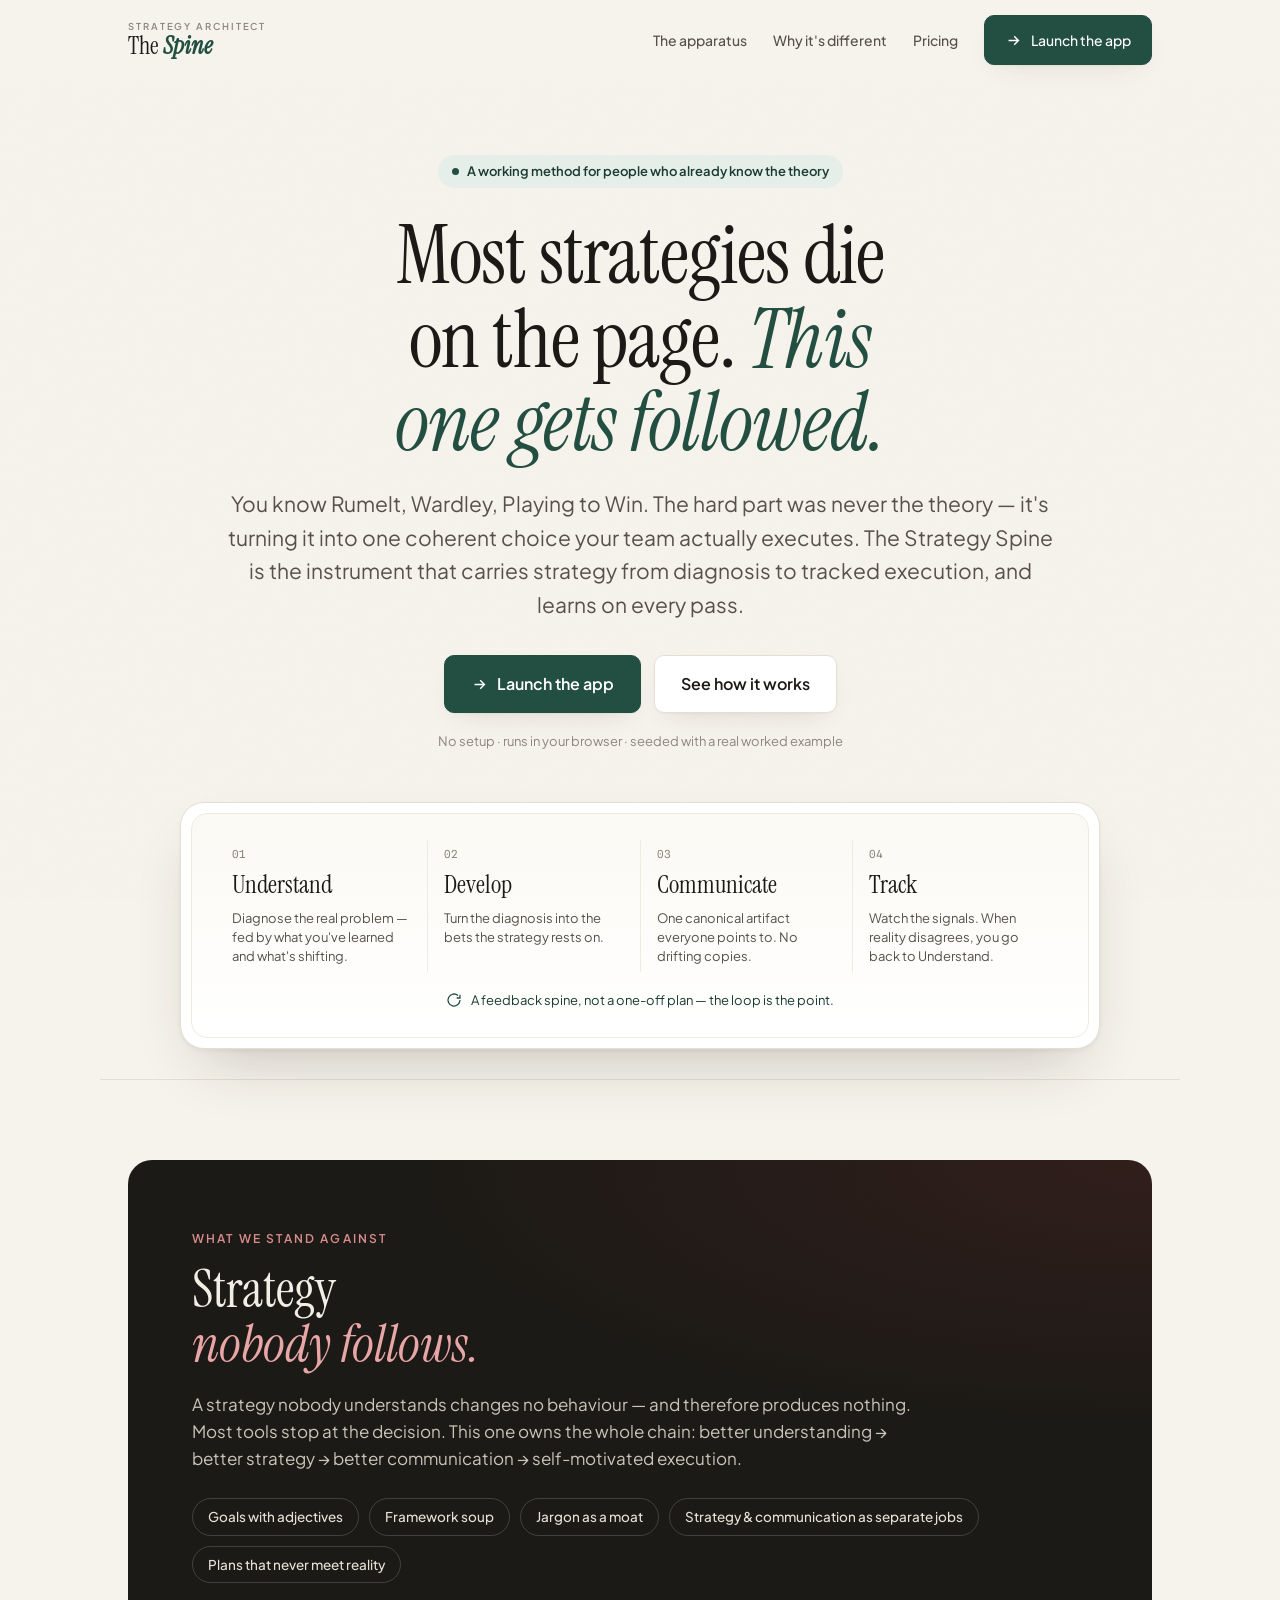
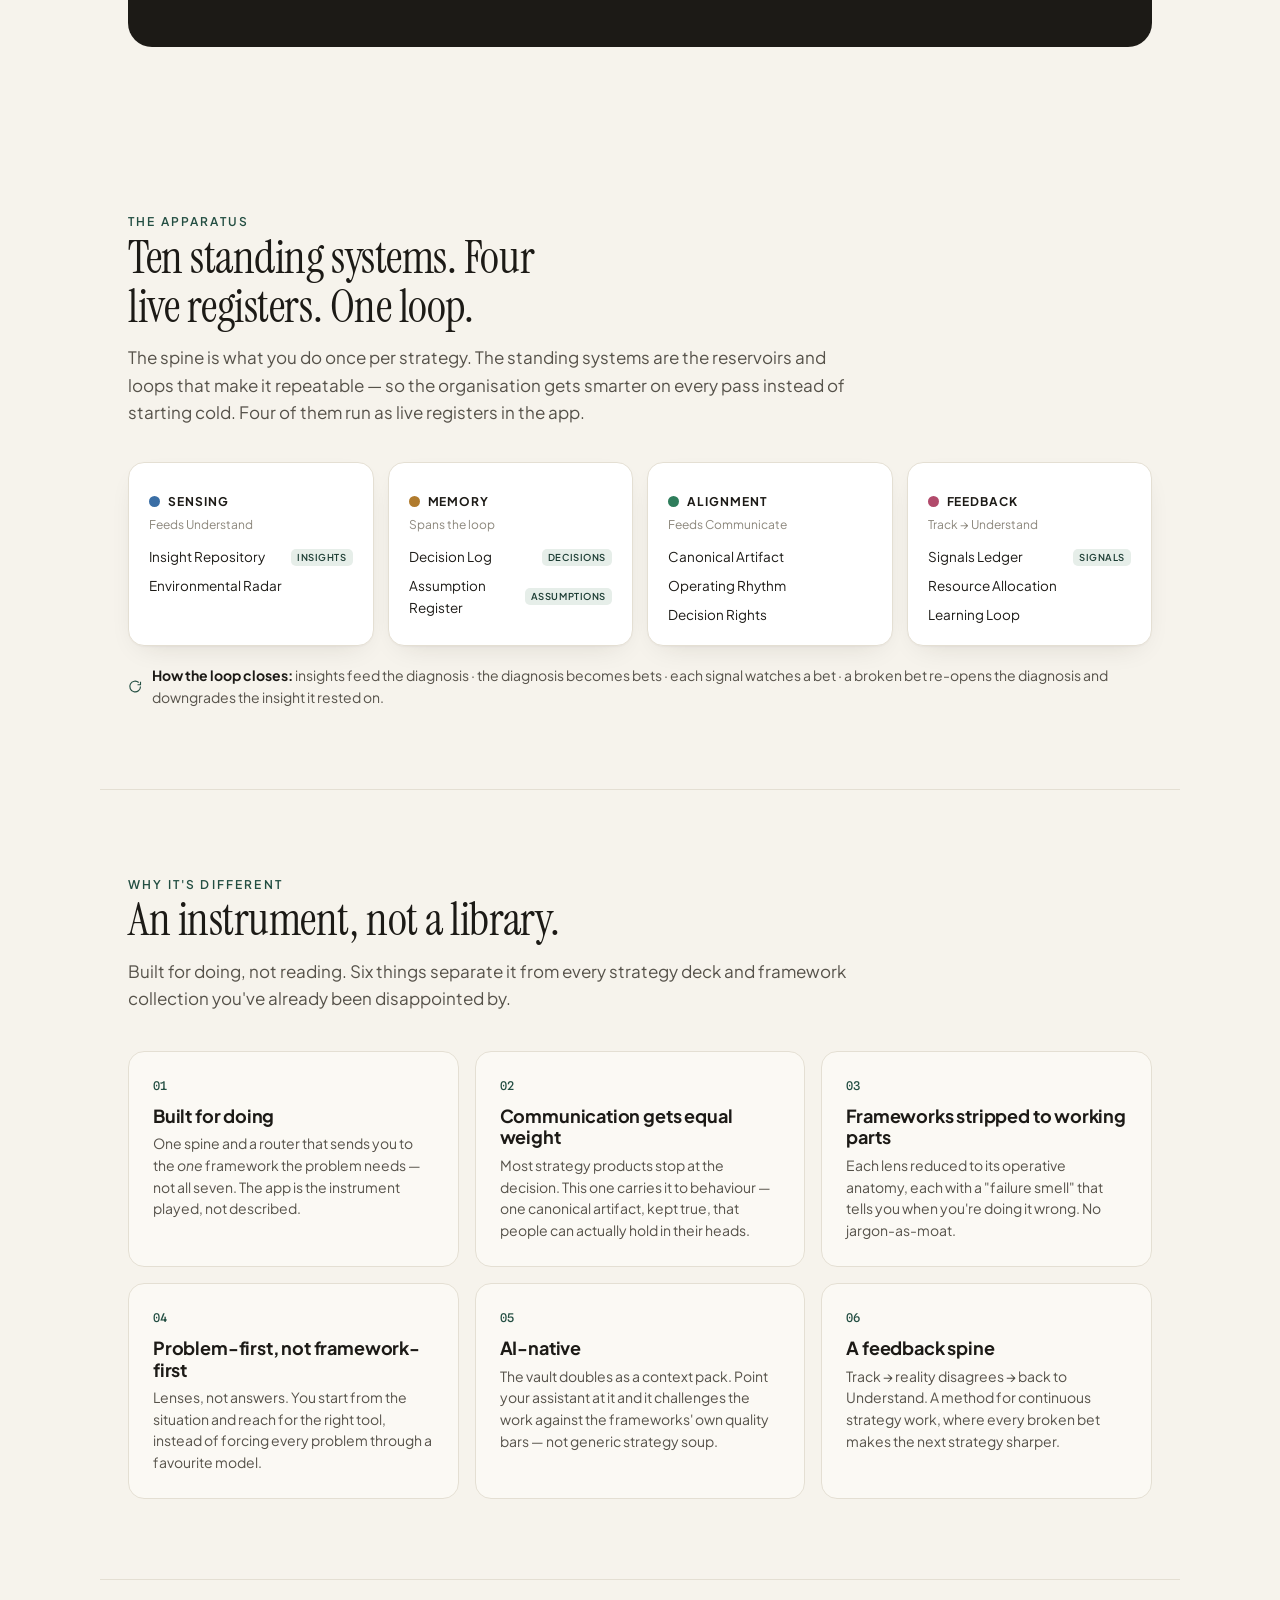
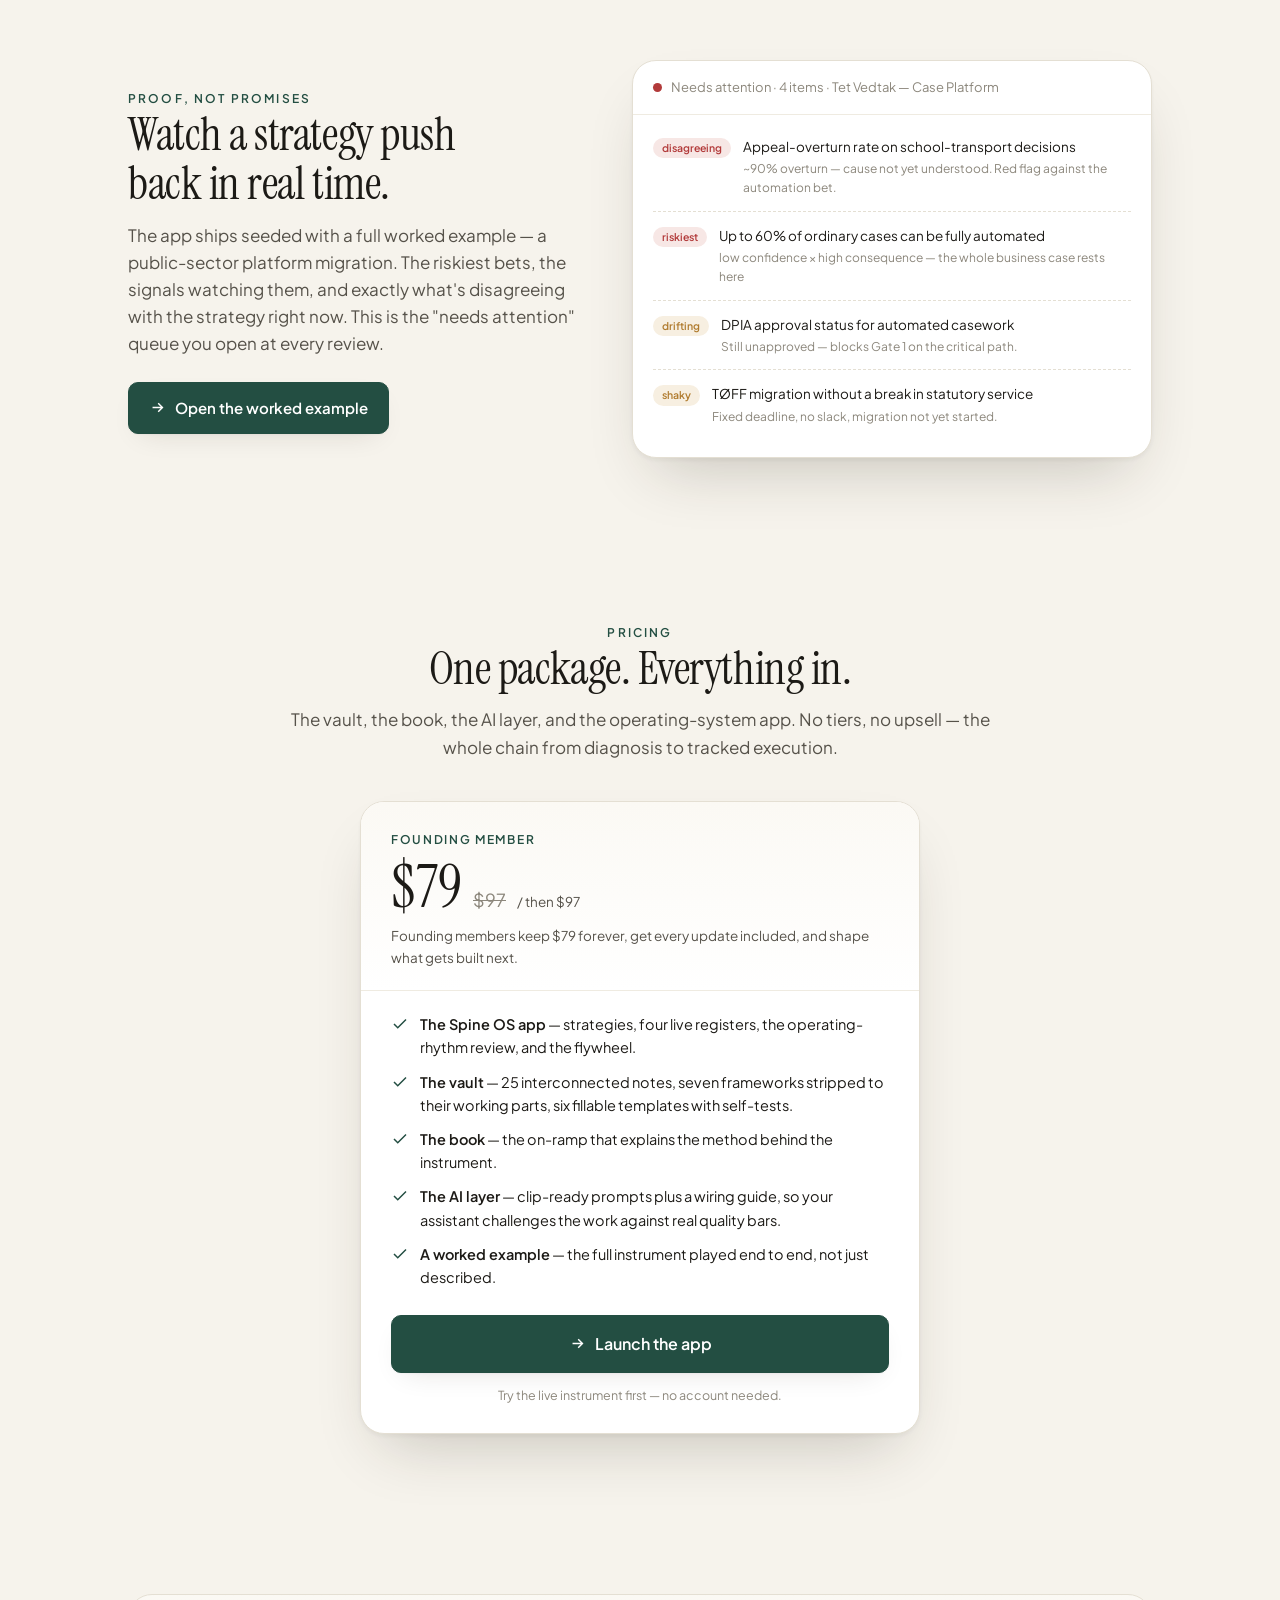
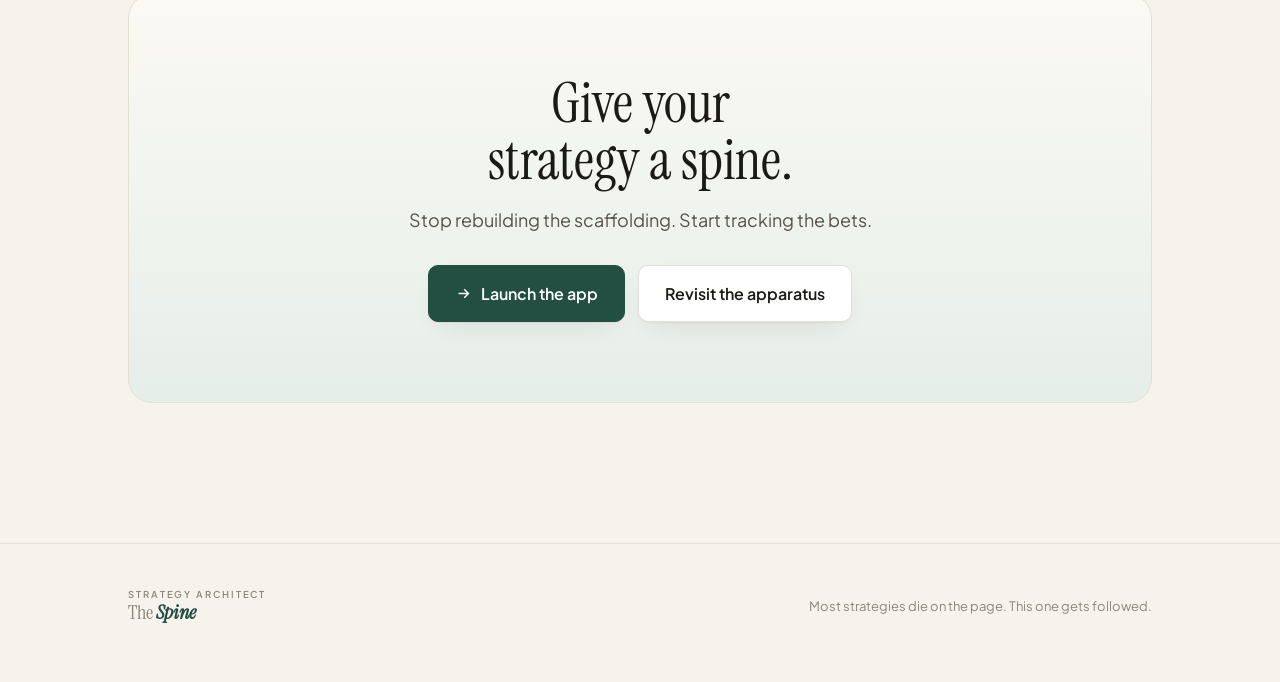
==== index.html @ cec5b77a "New files" ====
<!DOCTYPE html>
<html lang="en">
<head>
<meta charset="UTF-8" />
<meta name="viewport" content="width=device-width, initial-scale=1.0" />
<title>The Strategy Spine — Most strategies die on the page. This one gets followed.</title>
<link rel="preconnect" href="https://fonts.googleapis.com" />
<link rel="preconnect" href="https://fonts.gstatic.com" crossorigin />
<link href="https://fonts.googleapis.com/css2?family=Instrument+Serif:ital@0;1&family=Plus+Jakarta+Sans:wght@400;500;600;700&family=Spline+Sans+Mono:wght@400;500&display=swap" rel="stylesheet" />
<style>
:root{
  --bg:#F6F3EC; --bg-2:#FBF9F4; --panel:#FFFFFF;
  --ink:#1C1A16; --ink-2:#56524A; --ink-3:#8C877C;
  --line:#E4DFD3; --line-2:#EFEBE1;
  --accent:#234E42; --accent-soft:#E6EEE9; --accent-ink:#1A3B32;
  --sense:#3A6EA5; --mem:#B07B2E; --align:#2E7D5B; --feed:#B14A6B;
  --bad:#B23A3A; --warn:#B07B2E; --good:#2E7D5B;
  --r-lg:24px; --r-md:16px; --r-sm:10px;
  --shadow:0 1px 2px rgba(40,34,20,.04), 0 10px 30px -14px rgba(40,34,20,.16);
  --shadow-lg:0 2px 4px rgba(40,34,20,.05), 0 30px 60px -24px rgba(40,34,20,.24);
}
*{box-sizing:border-box;margin:0;padding:0}
html{scroll-behavior:smooth}
body{background:var(--bg);color:var(--ink);font-family:"Plus Jakarta Sans",system-ui,sans-serif;font-size:16px;line-height:1.6;-webkit-font-smoothing:antialiased;position:relative;overflow-x:hidden}
body::before{content:"";position:fixed;inset:0;pointer-events:none;z-index:0;background-image:url("data:image/svg+xml,%3Csvg xmlns='http://www.w3.org/2000/svg' width='160' height='160'%3E%3Cfilter id='n'%3E%3CfeTurbulence type='fractalNoise' baseFrequency='0.9' numOctaves='2'/%3E%3C/filter%3E%3Crect width='100%25' height='100%25' filter='url(%23n)' opacity='0.025'/%3E%3C/svg%3E")}
.serif{font-family:"Instrument Serif",Georgia,serif;font-weight:400}
.mono{font-family:"Spline Sans Mono",ui-monospace,monospace;font-variant-numeric:tabular-nums}
a{color:inherit;text-decoration:none}
:focus-visible{outline:2px solid var(--accent);outline-offset:3px;border-radius:6px}
.wrap{max-width:1080px;margin:0 auto;padding:0 28px;position:relative;z-index:1}
.eyebrow{font-size:12px;letter-spacing:.18em;text-transform:uppercase;color:var(--accent);font-weight:600}

/* buttons */
.btn{display:inline-flex;align-items:center;gap:9px;border:1px solid var(--line);background:var(--panel);color:var(--ink);padding:13px 20px;border-radius:var(--r-sm);font-weight:600;font-size:15px;box-shadow:var(--shadow);transition:transform .14s cubic-bezier(.2,.8,.2,1),border-color .15s,background .15s}
.btn:hover{border-color:var(--ink-3);transform:translateY(-1px)}
.btn:active{transform:translateY(0)}
.btn svg{width:17px;height:17px}
.btn.pri{background:var(--accent);color:#fff;border-color:var(--accent)}
.btn.pri:hover{background:var(--accent-ink);border-color:var(--accent-ink)}
.btn.lg{padding:15px 26px;font-size:16px}

/* nav */
nav{position:sticky;top:0;z-index:20;backdrop-filter:blur(10px);background:color-mix(in srgb,var(--bg) 84%,transparent);border-bottom:1px solid transparent;transition:border-color .3s}
nav.scrolled{border-color:var(--line)}
.nav-in{display:flex;align-items:center;gap:18px;padding:15px 28px;max-width:1080px;margin:0 auto}
.brand{display:flex;flex-direction:column;line-height:1}
.brand .ey{font-size:9.5px;letter-spacing:.2em;text-transform:uppercase;color:var(--ink-3);font-weight:600}
.brand .nm{font-family:"Instrument Serif",serif;font-size:24px;margin-top:2px}
.brand .nm b{color:var(--accent);font-style:italic}
.nav-links{margin-left:auto;display:flex;align-items:center;gap:26px}
.nav-links a{font-size:14px;font-weight:500;color:var(--ink-2)}
.nav-links a:hover{color:var(--ink)}
@media(max-width:720px){.nav-links a.hideable{display:none}}

/* hero */
.hero{padding:74px 0 30px;text-align:center}
.hero .tag{display:inline-flex;align-items:center;gap:8px;font-size:13px;font-weight:600;color:var(--accent-ink);background:var(--accent-soft);padding:6px 14px;border-radius:30px;margin-bottom:26px}
.hero .tag .dot{width:7px;height:7px;border-radius:50%;background:var(--accent)}
.hero h1{font-family:"Instrument Serif",serif;font-weight:400;font-size:clamp(44px,7vw,82px);line-height:1.02;letter-spacing:-.01em;text-wrap:balance;max-width:16ch;margin:0 auto}
.hero h1 em{font-style:italic;color:var(--accent)}
.hero .sub{font-size:clamp(17px,2.2vw,21px);color:var(--ink-2);max-width:56ch;margin:22px auto 0;text-wrap:pretty}
.hero .cta{display:flex;gap:13px;justify-content:center;margin-top:34px;flex-wrap:wrap}
.hero .micro{margin-top:18px;font-size:13px;color:var(--ink-3)}

/* spine ribbon */
.ribbon{margin:50px auto 0;max-width:920px}
.ribbon-card{background:var(--panel);border:1px solid var(--line);border-radius:var(--r-lg);box-shadow:var(--shadow-lg);padding:10px}
.ribbon-inner{border:1px solid var(--line-2);border-radius:calc(var(--r-lg) - 8px);background:linear-gradient(180deg,var(--bg-2),var(--panel));padding:26px 24px}
.flow{display:flex;align-items:stretch;gap:0;flex-wrap:wrap}
.fstep{flex:1;min-width:130px;padding:6px 16px;position:relative;text-align:left}
.fstep + .fstep{border-left:1px solid var(--line-2)}
.fstep .n{font-family:"Spline Sans Mono",monospace;font-size:11px;color:var(--ink-3)}
.fstep .t{font-family:"Instrument Serif",serif;font-size:25px;margin:2px 0 4px}
.fstep .d{font-size:13px;color:var(--ink-2);line-height:1.45}
.loopline{margin-top:18px;display:flex;align-items:center;gap:9px;font-size:13px;color:var(--accent-ink);justify-content:center}
.loopline svg{width:16px;height:16px;color:var(--accent)}

/* sections */
section{padding:80px 0;position:relative;z-index:1}
.sec-head{max-width:62ch}
.sec-head h2{font-family:"Instrument Serif",serif;font-weight:400;font-size:clamp(30px,4.5vw,46px);line-height:1.06;letter-spacing:-.01em;text-wrap:balance}
.sec-head p{color:var(--ink-2);margin-top:14px;font-size:17px;text-wrap:pretty}
.divider{height:1px;background:var(--line);max-width:1080px;margin:0 auto}

/* enemy */
.enemy{background:var(--ink);color:#F1EEE6;border-radius:var(--r-lg);padding:clamp(34px,6vw,64px);position:relative;overflow:hidden}
.enemy::after{content:"";position:absolute;inset:0;background:radial-gradient(120% 90% at 100% 0%,rgba(178,58,58,.14),transparent 60%);pointer-events:none}
.enemy .eyebrow{color:#D98C8C}
.enemy h2{font-family:"Instrument Serif",serif;font-weight:400;font-size:clamp(30px,5vw,52px);line-height:1.05;margin-top:14px;max-width:18ch;text-wrap:balance}
.enemy h2 em{font-style:italic;color:#E9A6A6}
.enemy p{color:#C9C4B8;margin-top:18px;max-width:60ch;font-size:17px}
.enemy .list{display:flex;flex-wrap:wrap;gap:10px;margin-top:26px}
.enemy .list span{font-size:13.5px;font-weight:500;color:#E6E1D6;border:1px solid rgba(241,238,230,.18);border-radius:30px;padding:7px 15px}

/* apparatus grid */
.fam-row{display:grid;grid-template-columns:repeat(4,1fr);gap:14px;margin-top:36px}
.fam{padding:20px;border-radius:var(--r-md);border:1px solid var(--line);background:var(--panel);box-shadow:var(--shadow)}
.fam .dot{width:11px;height:11px;border-radius:50%;display:inline-block}
.fam h4{font-size:12px;letter-spacing:.08em;text-transform:uppercase;font-weight:700;margin:9px 0 4px;display:flex;align-items:center;gap:8px}
.fam .feeds{font-size:12px;color:var(--ink-3);margin-bottom:12px}
.fam ul{list-style:none;display:flex;flex-direction:column;gap:7px}
.fam li{font-size:13.5px;color:var(--ink);display:flex;align-items:center;gap:8px}
.fam li .reg{margin-left:auto;font-size:9.5px;letter-spacing:.06em;text-transform:uppercase;color:var(--accent-ink);background:var(--accent-soft);border-radius:5px;padding:1px 6px;font-weight:600}
.reg-line{margin-top:18px;font-size:14px;color:var(--ink-2);display:flex;align-items:center;gap:10px}
.reg-line b{color:var(--ink)}

/* differentiators */
.diff-grid{display:grid;grid-template-columns:repeat(3,1fr);gap:16px;margin-top:38px}
.diff{padding:24px;border-radius:var(--r-md);border:1px solid var(--line);background:var(--bg-2);transition:transform .16s,box-shadow .18s,border-color .18s}
.diff:hover{transform:translateY(-3px);box-shadow:var(--shadow-lg);border-color:var(--ink-3)}
.diff .ix{font-family:"Spline Sans Mono",monospace;font-size:12px;color:var(--accent);font-weight:500}
.diff h3{font-size:18px;margin:10px 0 7px;line-height:1.2;letter-spacing:-.01em}
.diff p{font-size:14px;color:var(--ink-2);line-height:1.55;text-wrap:pretty}

/* proof */
.proof{display:grid;grid-template-columns:.95fr 1.05fr;gap:34px;align-items:center}
.proof-card{background:var(--panel);border:1px solid var(--line);border-radius:var(--r-lg);box-shadow:var(--shadow-lg);overflow:hidden}
.proof-card .ph{padding:16px 20px;border-bottom:1px solid var(--line-2);display:flex;align-items:center;gap:9px;font-size:13px;color:var(--ink-3)}
.proof-card .ph .d{width:9px;height:9px;border-radius:50%}
.proof-card .pb{padding:8px 20px 18px}
.prow{display:flex;gap:12px;align-items:flex-start;padding:13px 0;border-bottom:1px dashed var(--line)}
.prow:last-child{border-bottom:none}
.prow .badge{font-size:10.5px;font-weight:600;padding:2px 9px;border-radius:20px;white-space:nowrap;margin-top:2px}
.b-bad{color:var(--bad);background:#F7E7E5}.b-warn{color:var(--warn);background:#F7EFE1}.b-good{color:var(--good);background:#E7F1EB}
.prow .pt{font-size:13.5px;color:var(--ink)}
.prow .pm{font-size:12px;color:var(--ink-3);margin-top:2px}

/* pricing */
.price-wrap{display:flex;justify-content:center;margin-top:40px}
.price{width:min(560px,100%);background:var(--panel);border:1px solid var(--line);border-radius:var(--r-lg);box-shadow:var(--shadow-lg);overflow:hidden}
.price .pt{padding:28px 30px 22px;border-bottom:1px solid var(--line-2);background:linear-gradient(180deg,var(--bg-2),var(--panel))}
.price .pt .tier{font-size:12px;letter-spacing:.14em;text-transform:uppercase;color:var(--accent);font-weight:600}
.price .pt .amt{display:flex;align-items:baseline;gap:11px;margin-top:8px}
.price .pt .amt .now{font-family:"Instrument Serif",serif;font-size:60px;line-height:1}
.price .pt .amt .was{font-size:18px;color:var(--ink-3);text-decoration:line-through}
.price .pt .amt .after{font-size:13.5px;color:var(--ink-2)}
.price .pt .note{font-size:13.5px;color:var(--ink-2);margin-top:8px}
.price .pl{padding:22px 30px 8px;display:grid;gap:11px}
.price .pl .row{display:flex;gap:11px;align-items:flex-start;font-size:14.5px}
.price .pl .row svg{width:18px;height:18px;color:var(--accent);flex:none;margin-top:2px}
.price .pl .row b{font-weight:600}
.price .pf{padding:18px 30px 28px}
.price .pf .btn{width:100%;justify-content:center}
.price .pf .micro{text-align:center;font-size:12.5px;color:var(--ink-3);margin-top:12px}

/* final cta */
.final{text-align:center;background:linear-gradient(180deg,var(--bg-2),var(--accent-soft));border-radius:var(--r-lg);padding:clamp(40px,7vw,80px) 28px;border:1px solid var(--line)}
.final h2{font-family:"Instrument Serif",serif;font-weight:400;font-size:clamp(32px,5vw,56px);line-height:1.03;text-wrap:balance;max-width:18ch;margin:0 auto}
.final p{color:var(--ink-2);margin-top:16px;font-size:18px}
.final .cta{margin-top:30px;display:flex;gap:13px;justify-content:center;flex-wrap:wrap}

footer{padding:46px 0 60px;border-top:1px solid var(--line);margin-top:60px}
.foot-in{display:flex;gap:18px;align-items:center;flex-wrap:wrap;color:var(--ink-3);font-size:13px}
.foot-in .brand .nm{font-size:20px}
.foot-in .sp{flex:1}

@media(max-width:860px){.fam-row{grid-template-columns:1fr 1fr}.diff-grid{grid-template-columns:1fr 1fr}.proof{grid-template-columns:1fr;gap:24px}}
@media(max-width:560px){.fam-row{grid-template-columns:1fr}.diff-grid{grid-template-columns:1fr}.fstep + .fstep{border-left:none;border-top:1px solid var(--line-2);margin-top:4px;padding-top:14px}}

/* reveal */
.reveal{opacity:0;transform:translateY(16px);transition:opacity .7s cubic-bezier(.2,.8,.2,1),transform .7s cubic-bezier(.2,.8,.2,1)}
.reveal.in{opacity:1;transform:none}
@media(prefers-reduced-motion:reduce){.reveal{opacity:1;transform:none;transition:none}}
</style>
</head>
<body>
<nav id="nav">
  <div class="nav-in">
    <div class="brand"><span class="ey">Strategy Architect</span><span class="nm serif">The <b>Spine</b></span></div>
    <div class="nav-links">
      <a href="#apparatus" class="hideable">The apparatus</a>
      <a href="#why" class="hideable">Why it's different</a>
      <a href="#pricing">Pricing</a>
      <a class="btn pri" href="login.html"><svg viewBox="0 0 24 24" fill="none" stroke="currentColor" stroke-width="2"><path d="M5 12h14M13 6l6 6-6 6"/></svg>Launch the app</a>
    </div>
  </div>
</nav>

<header class="hero wrap">
  <span class="tag"><span class="dot"></span>A working method for people who already know the theory</span>
  <h1>Most strategies die on the page. <em>This one gets followed.</em></h1>
  <p class="sub">You know Rumelt, Wardley, Playing to Win. The hard part was never the theory — it's turning it into one coherent choice your team actually executes. The Strategy Spine is the instrument that carries strategy from diagnosis to tracked execution, and learns on every pass.</p>
  <div class="cta">
    <a class="btn pri lg" href="login.html"><svg viewBox="0 0 24 24" fill="none" stroke="currentColor" stroke-width="2"><path d="M5 12h14M13 6l6 6-6 6"/></svg>Launch the app</a>
    <a class="btn lg" href="#apparatus">See how it works</a>
  </div>
  <div class="micro">No setup · runs in your browser · seeded with a real worked example</div>

  <div class="ribbon reveal">
    <div class="ribbon-card"><div class="ribbon-inner">
      <div class="flow">
        <div class="fstep"><div class="n">01</div><div class="t serif">Understand</div><div class="d">Diagnose the real problem — fed by what you've learned and what's shifting.</div></div>
        <div class="fstep"><div class="n">02</div><div class="t serif">Develop</div><div class="d">Turn the diagnosis into the bets the strategy rests on.</div></div>
        <div class="fstep"><div class="n">03</div><div class="t serif">Communicate</div><div class="d">One canonical artifact everyone points to. No drifting copies.</div></div>
        <div class="fstep"><div class="n">04</div><div class="t serif">Track</div><div class="d">Watch the signals. When reality disagrees, you go back to Understand.</div></div>
      </div>
      <div class="loopline"><svg viewBox="0 0 24 24" fill="none" stroke="currentColor" stroke-width="1.9"><path d="M21 12a9 9 0 1 1-3-6.7"/><path d="M21 4v5h-5"/></svg> A feedback spine, not a one-off plan — the loop is the point.</div>
    </div></div>
  </div>
</header>

<div class="divider"></div>

<section>
  <div class="wrap reveal">
    <div class="enemy">
      <span class="eyebrow">What we stand against</span>
      <h2>Strategy <em>nobody follows.</em></h2>
      <p>A strategy nobody understands changes no behaviour — and therefore produces nothing. Most tools stop at the decision. This one owns the whole chain: better understanding → better strategy → better communication → self-motivated execution.</p>
      <div class="list">
        <span>Goals with adjectives</span>
        <span>Framework soup</span>
        <span>Jargon as a moat</span>
        <span>Strategy &amp; communication as separate jobs</span>
        <span>Plans that never meet reality</span>
      </div>
    </div>
  </div>
</section>

<section id="apparatus">
  <div class="wrap">
    <div class="sec-head reveal">
      <span class="eyebrow">The apparatus</span>
      <h2>Ten standing systems. Four live registers. One loop.</h2>
      <p>The spine is what you do once per strategy. The standing systems are the reservoirs and loops that make it repeatable — so the organisation gets smarter on every pass instead of starting cold. Four of them run as live registers in the app.</p>
    </div>
    <div class="fam-row reveal">
      <div class="fam">
        <h4><span class="dot" style="background:var(--sense)"></span>Sensing</h4>
        <div class="feeds">Feeds Understand</div>
        <ul>
          <li>Insight Repository<span class="reg">Insights</span></li>
          <li>Environmental Radar</li>
        </ul>
      </div>
      <div class="fam">
        <h4><span class="dot" style="background:var(--mem)"></span>Memory</h4>
        <div class="feeds">Spans the loop</div>
        <ul>
          <li>Decision Log<span class="reg">Decisions</span></li>
          <li>Assumption Register<span class="reg">Assumptions</span></li>
        </ul>
      </div>
      <div class="fam">
        <h4><span class="dot" style="background:var(--align)"></span>Alignment</h4>
        <div class="feeds">Feeds Communicate</div>
        <ul>
          <li>Canonical Artifact</li>
          <li>Operating Rhythm</li>
          <li>Decision Rights</li>
        </ul>
      </div>
      <div class="fam">
        <h4><span class="dot" style="background:var(--feed)"></span>Feedback</h4>
        <div class="feeds">Track → Understand</div>
        <ul>
          <li>Signals Ledger<span class="reg">Signals</span></li>
          <li>Resource Allocation</li>
          <li>Learning Loop</li>
        </ul>
      </div>
    </div>
    <div class="reg-line reveal"><svg width="17" height="17" viewBox="0 0 24 24" fill="none" stroke="var(--accent)" stroke-width="1.9"><path d="M21 12a9 9 0 1 1-3-6.7"/><path d="M21 4v5h-5"/></svg> <span><b>How the loop closes:</b> insights feed the diagnosis · the diagnosis becomes bets · each signal watches a bet · a broken bet re-opens the diagnosis and downgrades the insight it rested on.</span></div>
  </div>
</section>

<div class="divider"></div>

<section id="why">
  <div class="wrap">
    <div class="sec-head reveal">
      <span class="eyebrow">Why it's different</span>
      <h2>An instrument, not a library.</h2>
      <p>Built for doing, not reading. Six things separate it from every strategy deck and framework collection you've already been disappointed by.</p>
    </div>
    <div class="diff-grid reveal">
      <div class="diff"><div class="ix">01</div><h3>Built for doing</h3><p>One spine and a router that sends you to the <em>one</em> framework the problem needs — not all seven. The app is the instrument played, not described.</p></div>
      <div class="diff"><div class="ix">02</div><h3>Communication gets equal weight</h3><p>Most strategy products stop at the decision. This one carries it to behaviour — one canonical artifact, kept true, that people can actually hold in their heads.</p></div>
      <div class="diff"><div class="ix">03</div><h3>Frameworks stripped to working parts</h3><p>Each lens reduced to its operative anatomy, each with a "failure smell" that tells you when you're doing it wrong. No jargon-as-moat.</p></div>
      <div class="diff"><div class="ix">04</div><h3>Problem-first, not framework-first</h3><p>Lenses, not answers. You start from the situation and reach for the right tool, instead of forcing every problem through a favourite model.</p></div>
      <div class="diff"><div class="ix">05</div><h3>AI-native</h3><p>The vault doubles as a context pack. Point your assistant at it and it challenges the work against the frameworks' own quality bars — not generic strategy soup.</p></div>
      <div class="diff"><div class="ix">06</div><h3>A feedback spine</h3><p>Track → reality disagrees → back to Understand. A method for continuous strategy work, where every broken bet makes the next strategy sharper.</p></div>
    </div>
  </div>
</section>

<div class="divider"></div>

<section>
  <div class="wrap">
    <div class="proof">
      <div class="sec-head reveal">
        <span class="eyebrow">Proof, not promises</span>
        <h2>Watch a strategy push back in real time.</h2>
        <p>The app ships seeded with a full worked example — a public-sector platform migration. The riskiest bets, the signals watching them, and exactly what's disagreeing with the strategy right now. This is the "needs attention" queue you open at every review.</p>
        <div style="margin-top:24px"><a class="btn pri" href="login.html"><svg viewBox="0 0 24 24" fill="none" stroke="currentColor" stroke-width="2"><path d="M5 12h14M13 6l6 6-6 6"/></svg>Open the worked example</a></div>
      </div>
      <div class="proof-card reveal">
        <div class="ph"><span class="d" style="background:var(--bad)"></span>Needs attention · 4 items · Tet Vedtak — Case Platform</div>
        <div class="pb">
          <div class="prow"><span class="badge b-bad">disagreeing</span><div><div class="pt">Appeal-overturn rate on school-transport decisions</div><div class="pm">~90% overturn — cause not yet understood. Red flag against the automation bet.</div></div></div>
          <div class="prow"><span class="badge b-bad">riskiest</span><div><div class="pt">Up to 60% of ordinary cases can be fully automated</div><div class="pm">low confidence × high consequence — the whole business case rests here</div></div></div>
          <div class="prow"><span class="badge b-warn">drifting</span><div><div class="pt">DPIA approval status for automated casework</div><div class="pm">Still unapproved — blocks Gate 1 on the critical path.</div></div></div>
          <div class="prow"><span class="badge b-warn">shaky</span><div><div class="pt">TØFF migration without a break in statutory service</div><div class="pm">Fixed deadline, no slack, migration not yet started.</div></div></div>
        </div>
      </div>
    </div>
  </div>
</section>

<section id="pricing">
  <div class="wrap">
    <div class="sec-head reveal" style="margin:0 auto;text-align:center">
      <span class="eyebrow">Pricing</span>
      <h2>One package. Everything in.</h2>
      <p style="margin-left:auto;margin-right:auto">The vault, the book, the AI layer, and the operating-system app. No tiers, no upsell — the whole chain from diagnosis to tracked execution.</p>
    </div>
    <div class="price-wrap reveal">
      <div class="price">
        <div class="pt">
          <div class="tier">Founding member</div>
          <div class="amt"><span class="now serif">$79</span><span class="was">$97</span><span class="after">/ then $97</span></div>
          <div class="note">Founding members keep $79 forever, get every update included, and shape what gets built next.</div>
        </div>
        <div class="pl">
          <div class="row"><svg viewBox="0 0 24 24" fill="none" stroke="currentColor" stroke-width="2"><path d="M20 6 9 17l-5-5"/></svg><div><b>The Spine OS app</b> — strategies, four live registers, the operating-rhythm review, and the flywheel.</div></div>
          <div class="row"><svg viewBox="0 0 24 24" fill="none" stroke="currentColor" stroke-width="2"><path d="M20 6 9 17l-5-5"/></svg><div><b>The vault</b> — 25 interconnected notes, seven frameworks stripped to their working parts, six fillable templates with self-tests.</div></div>
          <div class="row"><svg viewBox="0 0 24 24" fill="none" stroke="currentColor" stroke-width="2"><path d="M20 6 9 17l-5-5"/></svg><div><b>The book</b> — the on-ramp that explains the method behind the instrument.</div></div>
          <div class="row"><svg viewBox="0 0 24 24" fill="none" stroke="currentColor" stroke-width="2"><path d="M20 6 9 17l-5-5"/></svg><div><b>The AI layer</b> — clip-ready prompts plus a wiring guide, so your assistant challenges the work against real quality bars.</div></div>
          <div class="row"><svg viewBox="0 0 24 24" fill="none" stroke="currentColor" stroke-width="2"><path d="M20 6 9 17l-5-5"/></svg><div><b>A worked example</b> — the full instrument played end to end, not just described.</div></div>
        </div>
        <div class="pf">
          <a class="btn pri lg" href="login.html"><svg viewBox="0 0 24 24" fill="none" stroke="currentColor" stroke-width="2"><path d="M5 12h14M13 6l6 6-6 6"/></svg>Launch the app</a>
          <div class="micro">Try the live instrument first — no account needed.</div>
        </div>
      </div>
    </div>
  </div>
</section>

<section>
  <div class="wrap reveal">
    <div class="final">
      <h2>Give your strategy a spine.</h2>
      <p>Stop rebuilding the scaffolding. Start tracking the bets.</p>
      <div class="cta">
        <a class="btn pri lg" href="login.html"><svg viewBox="0 0 24 24" fill="none" stroke="currentColor" stroke-width="2"><path d="M5 12h14M13 6l6 6-6 6"/></svg>Launch the app</a>
        <a class="btn lg" href="#apparatus">Revisit the apparatus</a>
      </div>
    </div>
  </div>
</section>

<footer>
  <div class="wrap foot-in">
    <div class="brand"><span class="ey">Strategy Architect</span><span class="nm serif">The <b>Spine</b></span></div>
    <span class="sp"></span>
    <span>Most strategies die on the page. This one gets followed.</span>
  </div>
</footer>

<script>
const nav=document.getElementById("nav");
addEventListener("scroll",()=>nav.classList.toggle("scrolled",scrollY>8),{passive:true});
const io=new IntersectionObserver((es)=>es.forEach(e=>{ if(e.isIntersecting){ e.target.classList.add("in"); io.unobserve(e.target);} }),{threshold:.12});
document.querySelectorAll(".reveal").forEach(n=>io.observe(n));
</script>
</body>
</html>
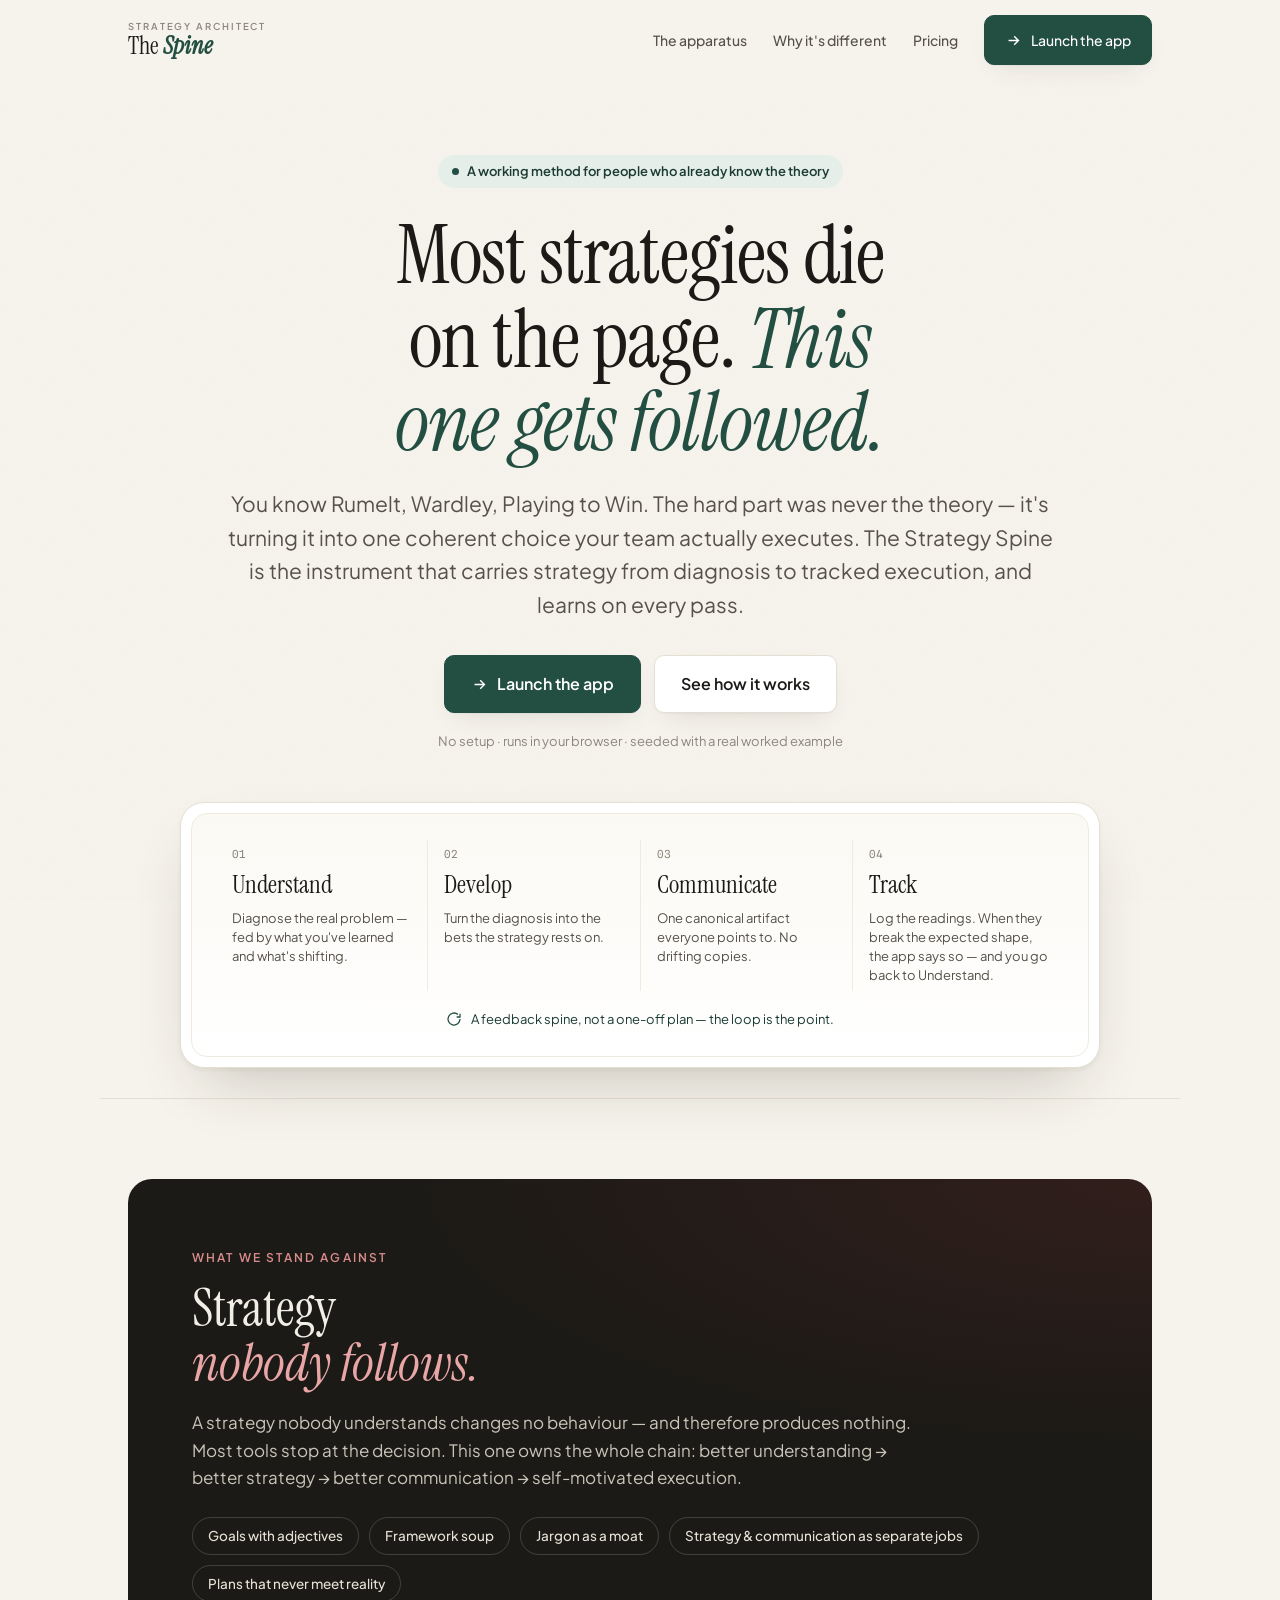
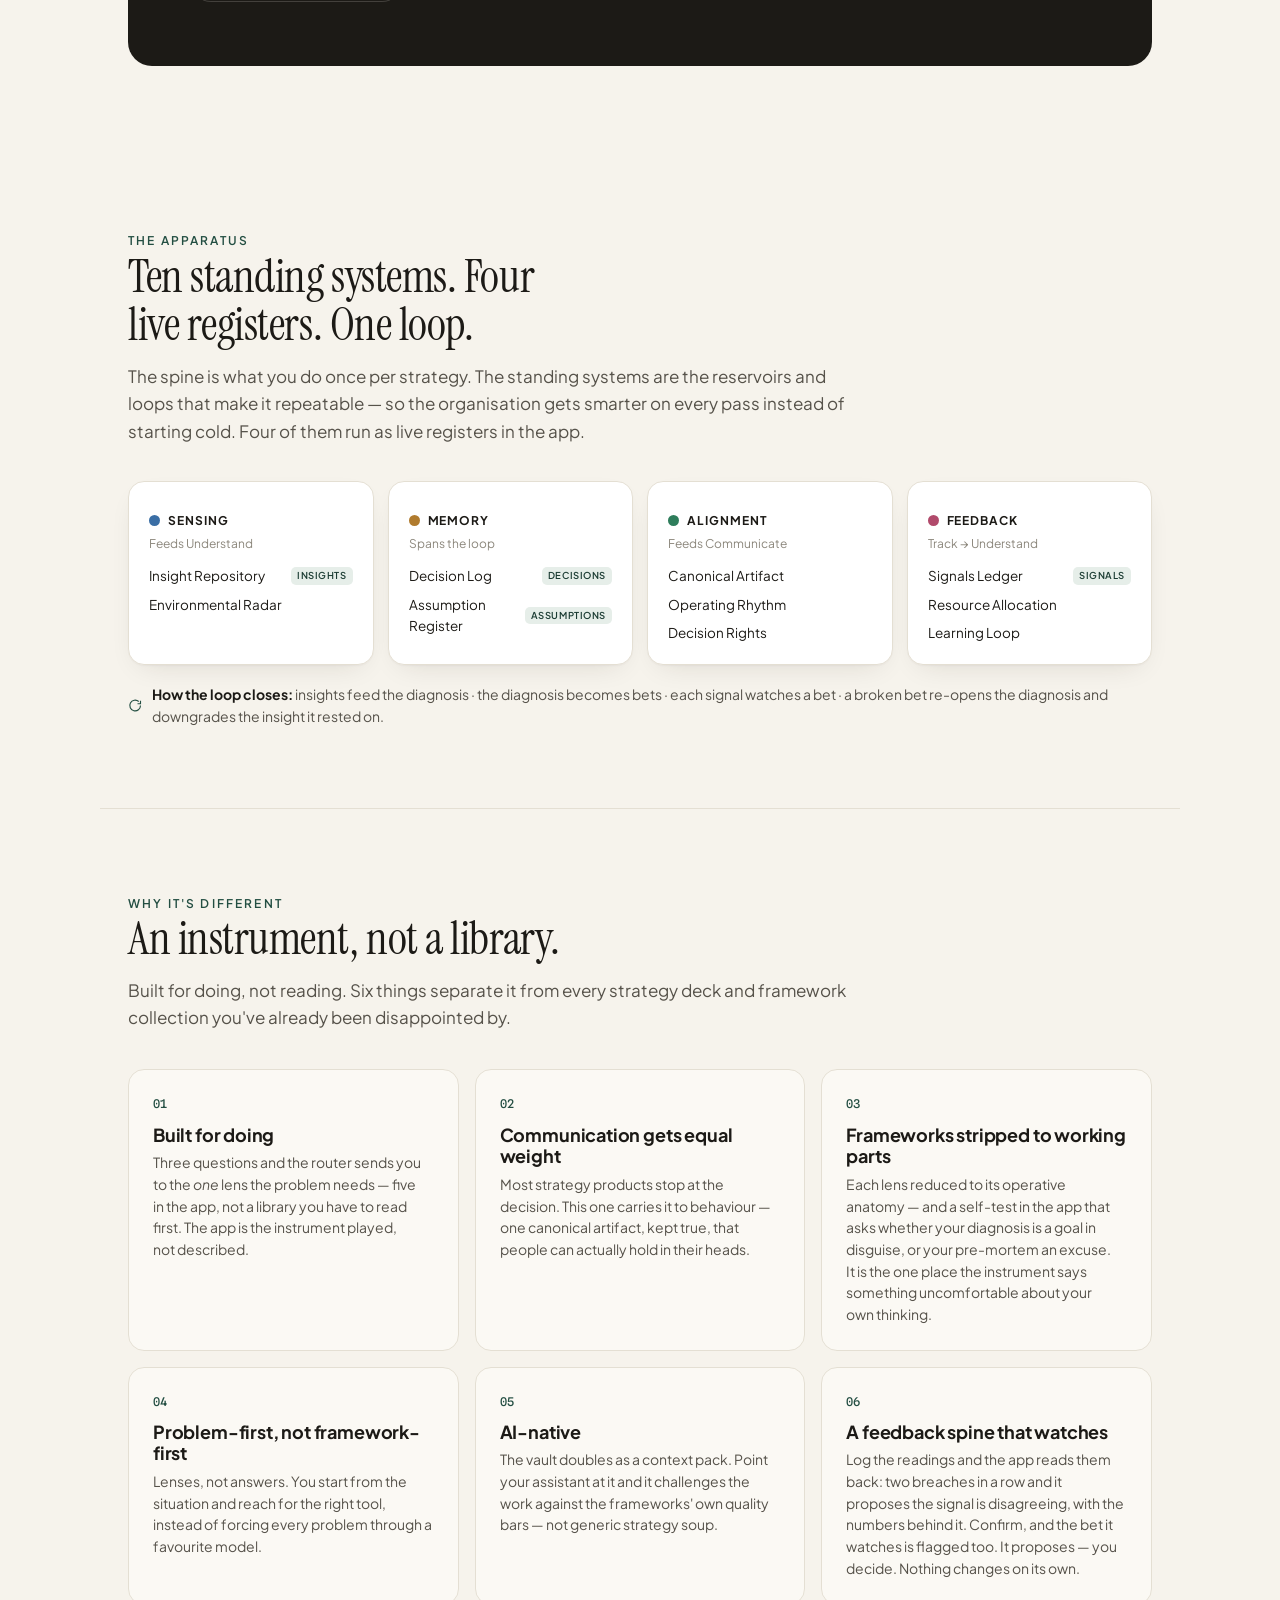
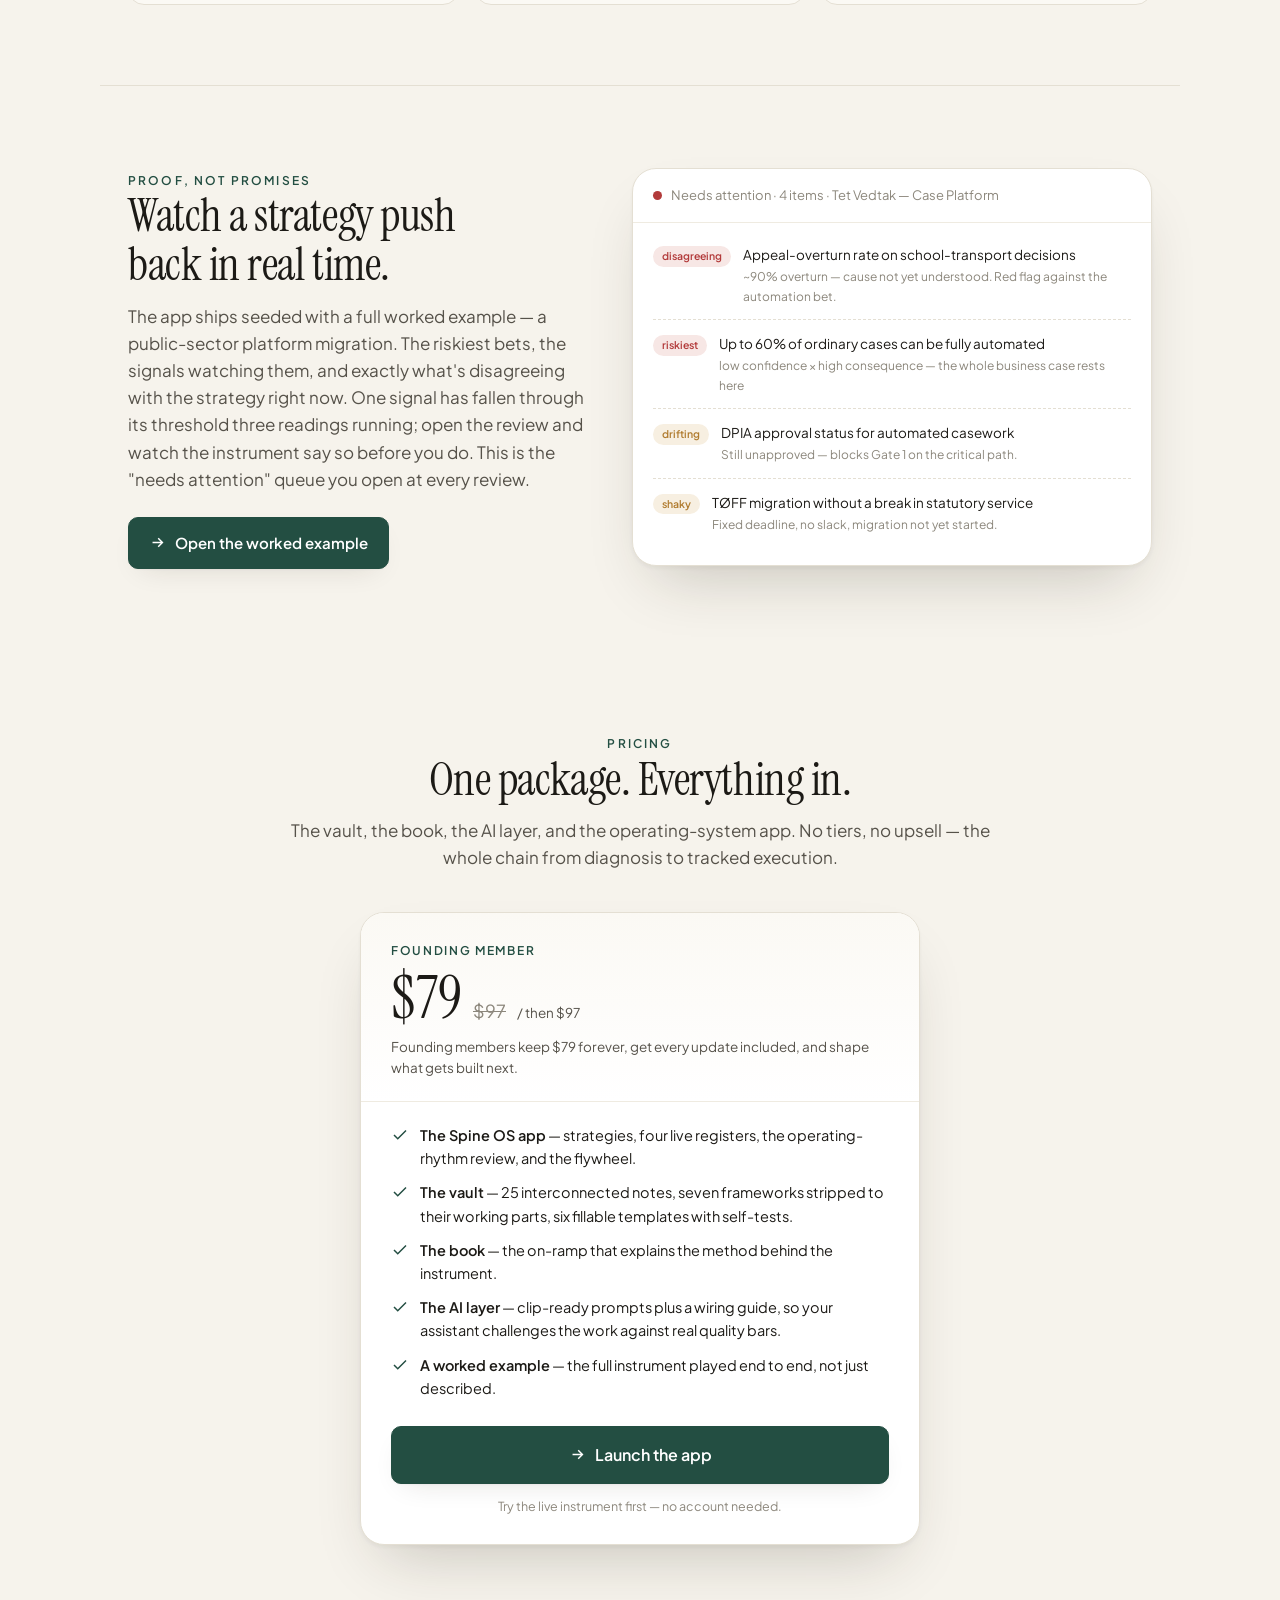
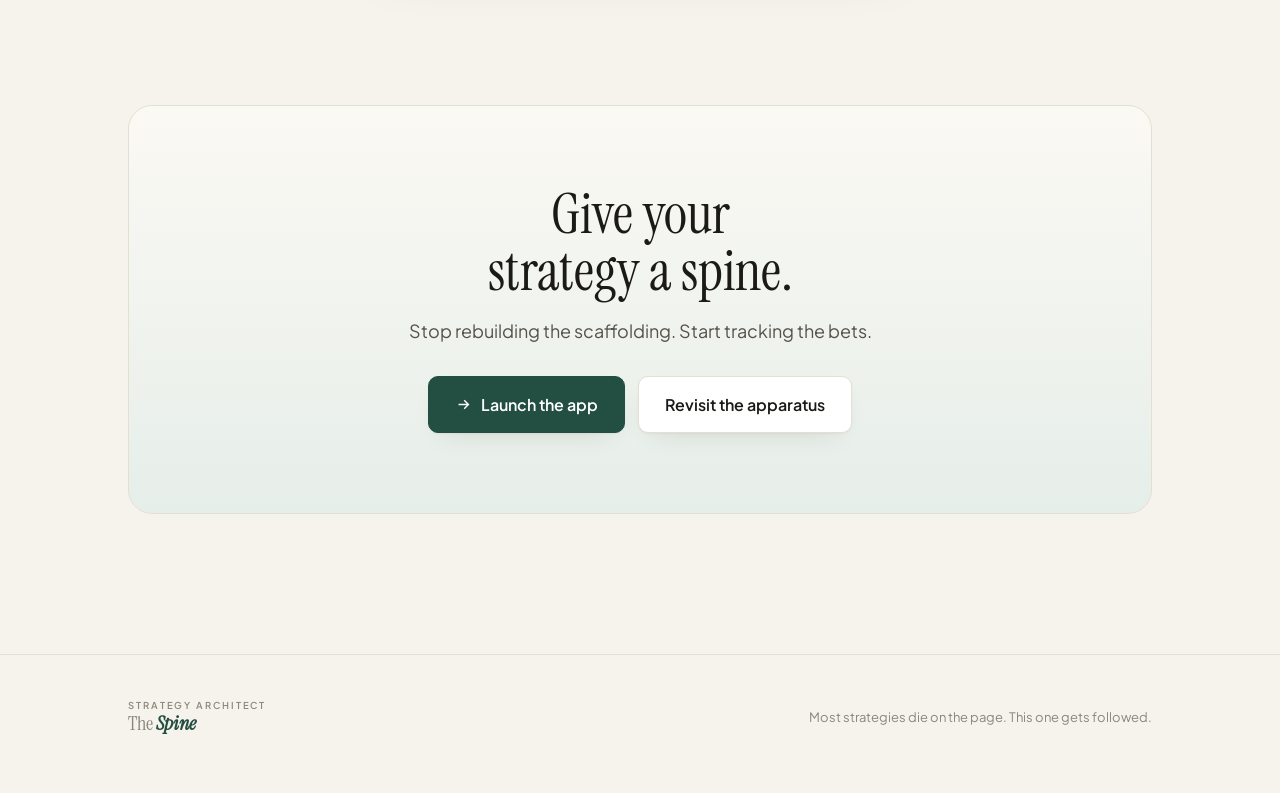
==== commit fac52ee0: "Landingssiden stemmer med appen Retter det som ikke lenger var sant, og beskriver det som nå er det." ====
--- a/index.html
+++ b/index.html
@@ -192,7 +192,7 @@
         <div class="fstep"><div class="n">01</div><div class="t serif">Understand</div><div class="d">Diagnose the real problem — fed by what you've learned and what's shifting.</div></div>
         <div class="fstep"><div class="n">02</div><div class="t serif">Develop</div><div class="d">Turn the diagnosis into the bets the strategy rests on.</div></div>
         <div class="fstep"><div class="n">03</div><div class="t serif">Communicate</div><div class="d">One canonical artifact everyone points to. No drifting copies.</div></div>
-        <div class="fstep"><div class="n">04</div><div class="t serif">Track</div><div class="d">Watch the signals. When reality disagrees, you go back to Understand.</div></div>
+        <div class="fstep"><div class="n">04</div><div class="t serif">Track</div><div class="d">Log the readings. When they break the expected shape, the app says so — and you go back to Understand.</div></div>
       </div>
       <div class="loopline"><svg viewBox="0 0 24 24" fill="none" stroke="currentColor" stroke-width="1.9"><path d="M21 12a9 9 0 1 1-3-6.7"/><path d="M21 4v5h-5"/></svg> A feedback spine, not a one-off plan — the loop is the point.</div>
     </div></div>
@@ -275,12 +275,12 @@
       <p>Built for doing, not reading. Six things separate it from every strategy deck and framework collection you've already been disappointed by.</p>
     </div>
     <div class="diff-grid reveal">
-      <div class="diff"><div class="ix">01</div><h3>Built for doing</h3><p>One spine and a router that sends you to the <em>one</em> framework the problem needs — not all seven. The app is the instrument played, not described.</p></div>
+      <div class="diff"><div class="ix">01</div><h3>Built for doing</h3><p>Three questions and the router sends you to the <em>one</em> lens the problem needs — five in the app, not a library you have to read first. The app is the instrument played, not described.</p></div>
       <div class="diff"><div class="ix">02</div><h3>Communication gets equal weight</h3><p>Most strategy products stop at the decision. This one carries it to behaviour — one canonical artifact, kept true, that people can actually hold in their heads.</p></div>
-      <div class="diff"><div class="ix">03</div><h3>Frameworks stripped to working parts</h3><p>Each lens reduced to its operative anatomy, each with a "failure smell" that tells you when you're doing it wrong. No jargon-as-moat.</p></div>
+      <div class="diff"><div class="ix">03</div><h3>Frameworks stripped to working parts</h3><p>Each lens reduced to its operative anatomy — and a self-test in the app that asks whether your diagnosis is a goal in disguise, or your pre-mortem an excuse. It is the one place the instrument says something uncomfortable about your own thinking.</p></div>
       <div class="diff"><div class="ix">04</div><h3>Problem-first, not framework-first</h3><p>Lenses, not answers. You start from the situation and reach for the right tool, instead of forcing every problem through a favourite model.</p></div>
       <div class="diff"><div class="ix">05</div><h3>AI-native</h3><p>The vault doubles as a context pack. Point your assistant at it and it challenges the work against the frameworks' own quality bars — not generic strategy soup.</p></div>
-      <div class="diff"><div class="ix">06</div><h3>A feedback spine</h3><p>Track → reality disagrees → back to Understand. A method for continuous strategy work, where every broken bet makes the next strategy sharper.</p></div>
+      <div class="diff"><div class="ix">06</div><h3>A feedback spine that watches</h3><p>Log the readings and the app reads them back: two breaches in a row and it proposes the signal is disagreeing, with the numbers behind it. Confirm, and the bet it watches is flagged too. It proposes — you decide. Nothing changes on its own.</p></div>
     </div>
   </div>
 </section>
@@ -293,7 +293,7 @@
       <div class="sec-head reveal">
         <span class="eyebrow">Proof, not promises</span>
         <h2>Watch a strategy push back in real time.</h2>
-        <p>The app ships seeded with a full worked example — a public-sector platform migration. The riskiest bets, the signals watching them, and exactly what's disagreeing with the strategy right now. This is the "needs attention" queue you open at every review.</p>
+        <p>The app ships seeded with a full worked example — a public-sector platform migration. The riskiest bets, the signals watching them, and exactly what's disagreeing with the strategy right now. One signal has fallen through its threshold three readings running; open the review and watch the instrument say so before you do. This is the "needs attention" queue you open at every review.</p>
         <div style="margin-top:24px"><a class="btn pri" href="login.html"><svg viewBox="0 0 24 24" fill="none" stroke="currentColor" stroke-width="2"><path d="M5 12h14M13 6l6 6-6 6"/></svg>Open the worked example</a></div>
       </div>
       <div class="proof-card reveal">
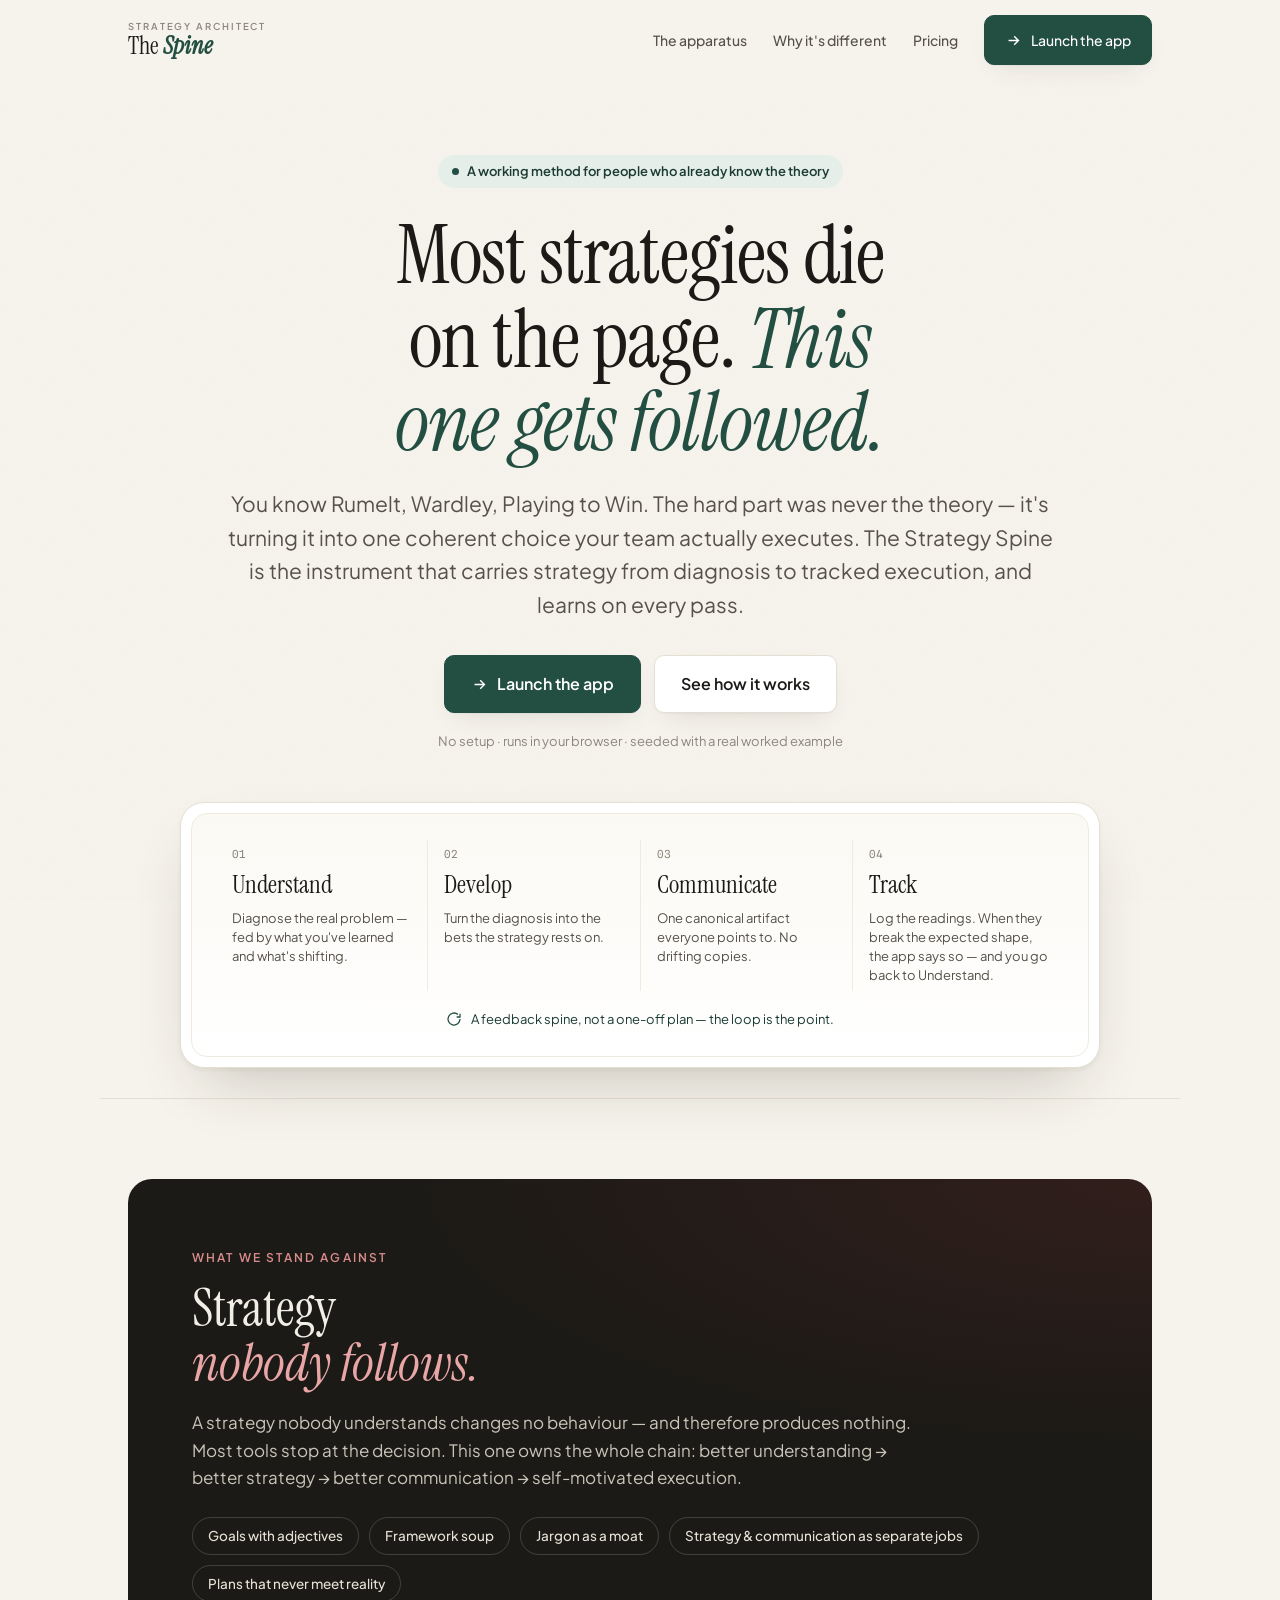
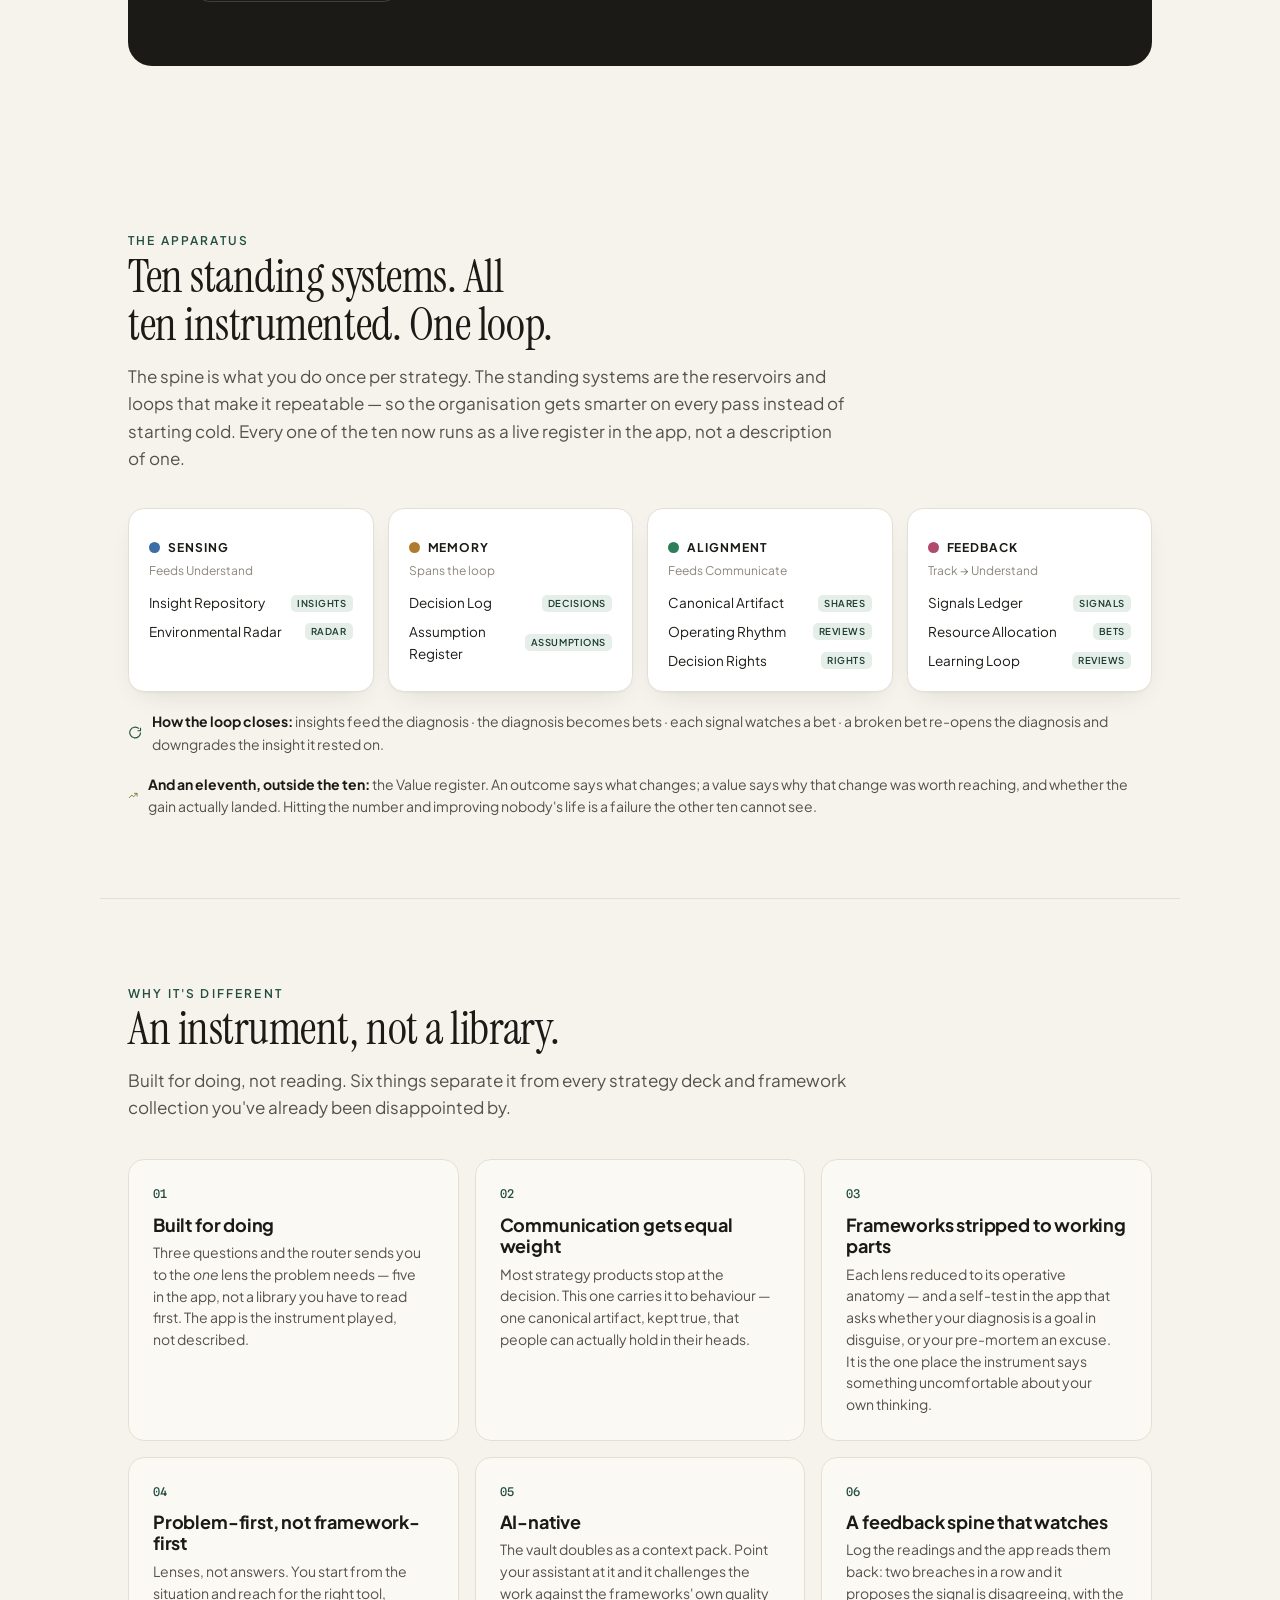
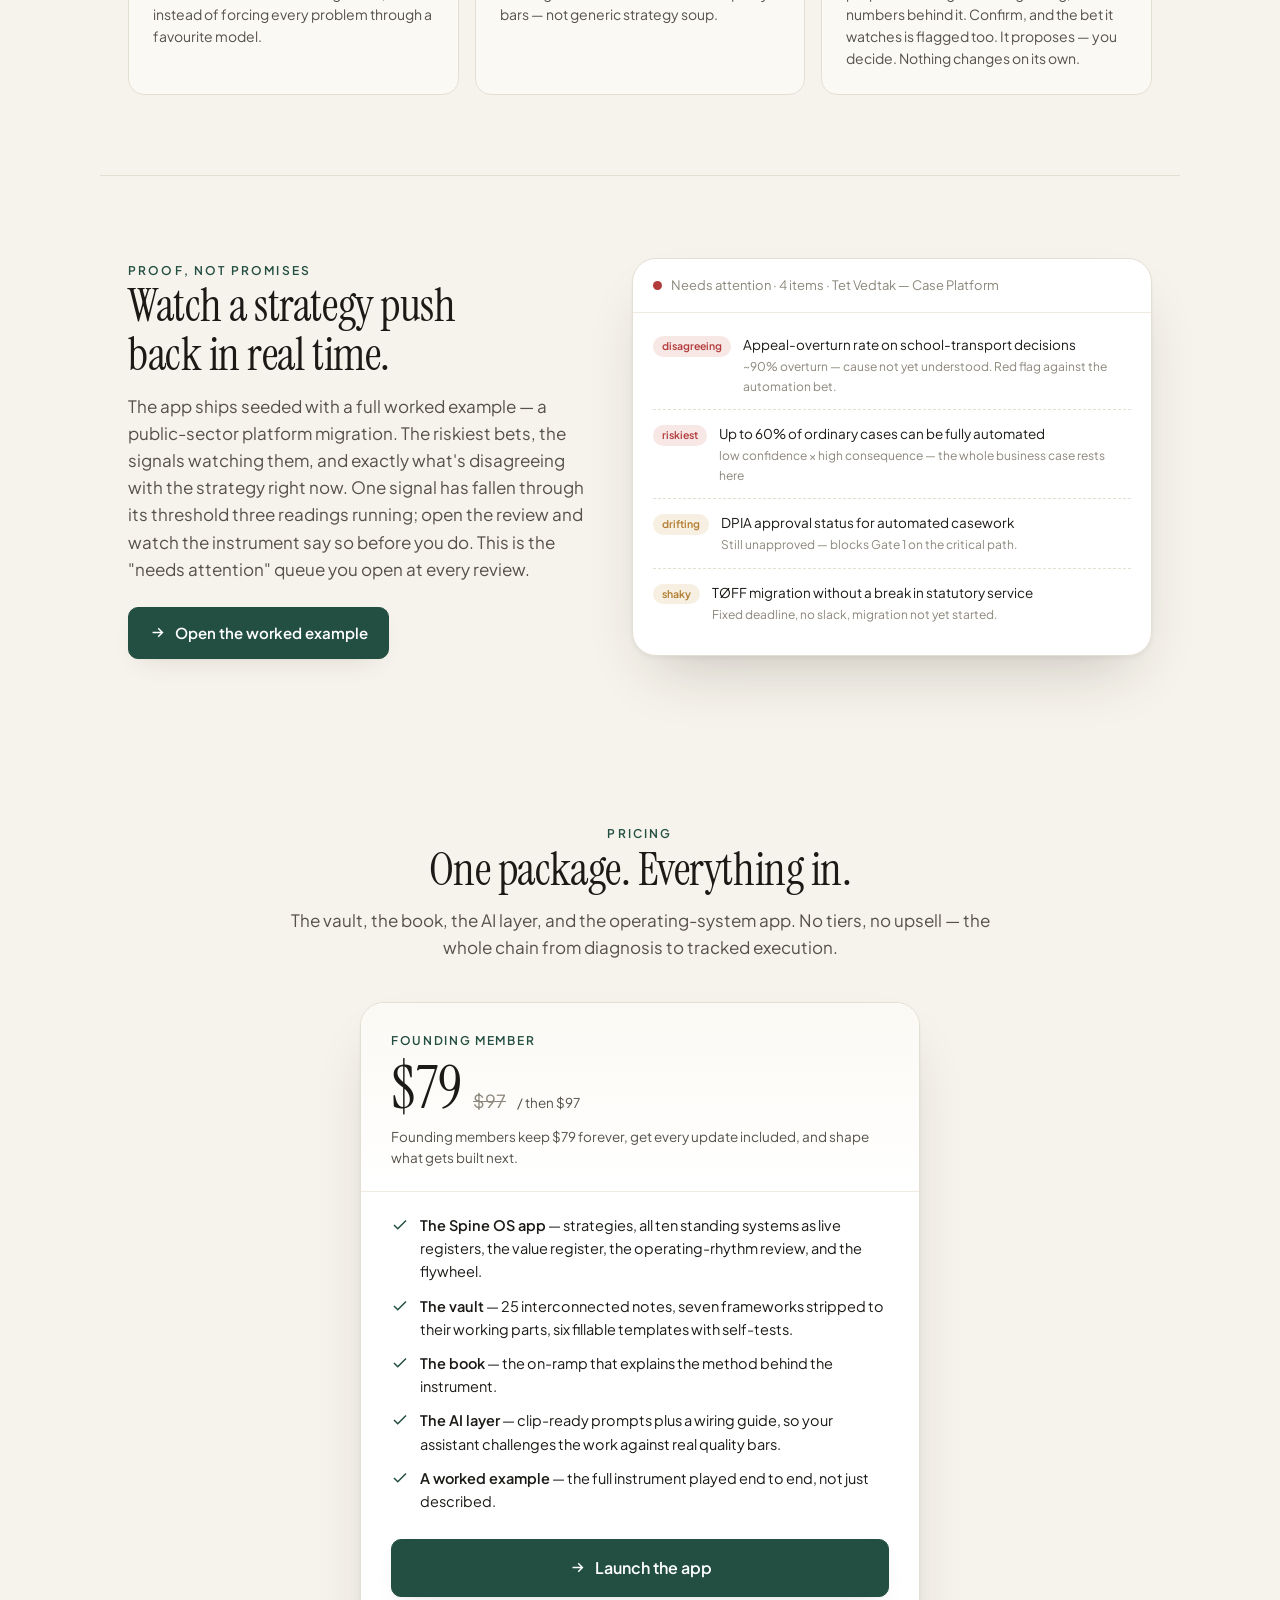
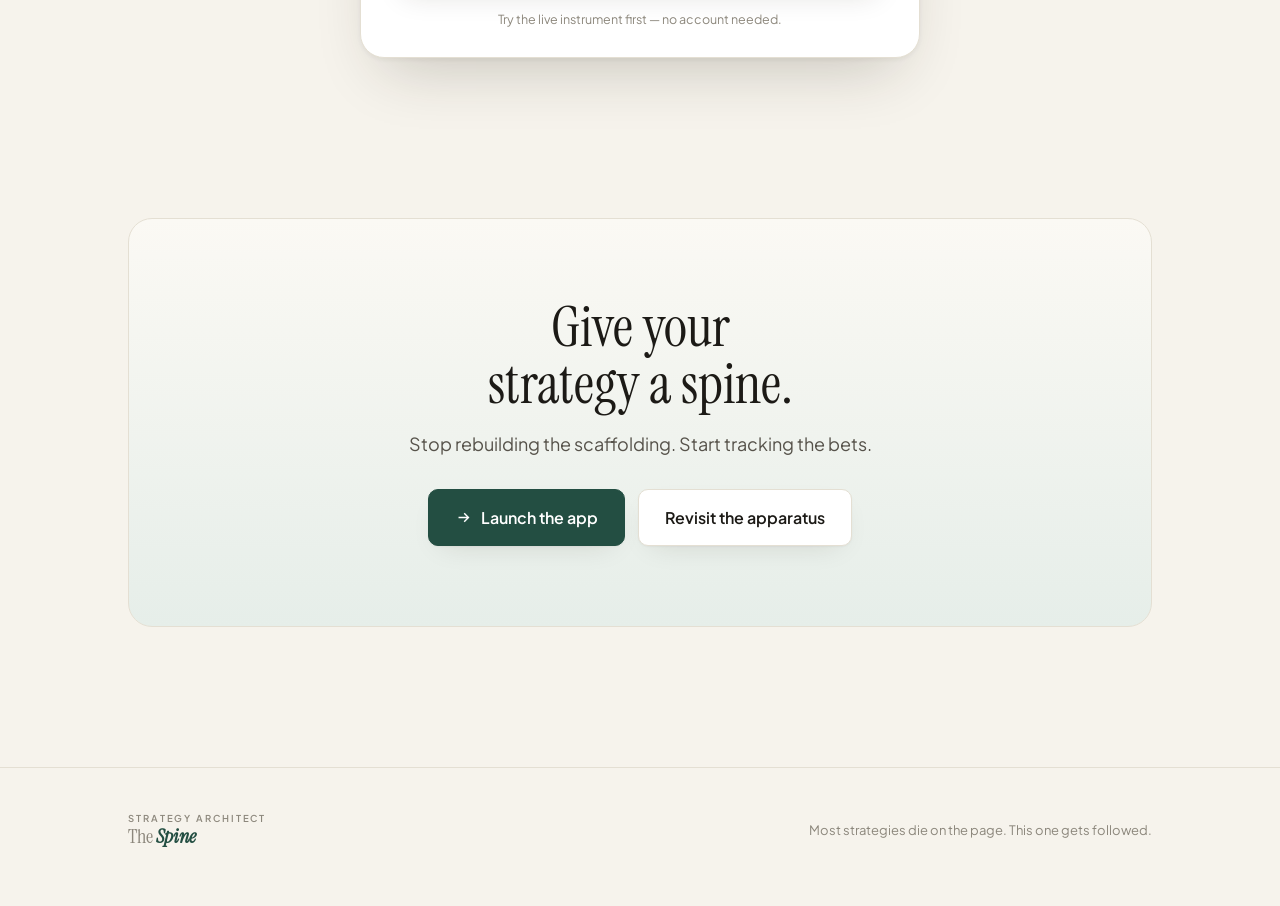
==== commit 9b02fb1e: "Kart, systemer og landingsside følger med Tre flater hadde blitt usanne etter de siste registrene.  " ====
--- a/index.html
+++ b/index.html
@@ -14,6 +14,7 @@
   --line:#E4DFD3; --line-2:#EFEBE1;
   --accent:#234E42; --accent-soft:#E6EEE9; --accent-ink:#1A3B32;
   --sense:#3A6EA5; --mem:#B07B2E; --align:#2E7D5B; --feed:#B14A6B;
+  --val:#6F7A2E;
   --bad:#B23A3A; --warn:#B07B2E; --good:#2E7D5B;
   --r-lg:24px; --r-md:16px; --r-sm:10px;
   --shadow:0 1px 2px rgba(40,34,20,.04), 0 10px 30px -14px rgba(40,34,20,.16);
@@ -222,8 +223,8 @@
   <div class="wrap">
     <div class="sec-head reveal">
       <span class="eyebrow">The apparatus</span>
-      <h2>Ten standing systems. Four live registers. One loop.</h2>
-      <p>The spine is what you do once per strategy. The standing systems are the reservoirs and loops that make it repeatable — so the organisation gets smarter on every pass instead of starting cold. Four of them run as live registers in the app.</p>
+      <h2>Ten standing systems. All ten instrumented. One loop.</h2>
+      <p>The spine is what you do once per strategy. The standing systems are the reservoirs and loops that make it repeatable — so the organisation gets smarter on every pass instead of starting cold. Every one of the ten now runs as a live register in the app, not a description of one.</p>
     </div>
     <div class="fam-row reveal">
       <div class="fam">
@@ -231,7 +232,7 @@
         <div class="feeds">Feeds Understand</div>
         <ul>
           <li>Insight Repository<span class="reg">Insights</span></li>
-          <li>Environmental Radar</li>
+          <li>Environmental Radar<span class="reg">Radar</span></li>
         </ul>
       </div>
       <div class="fam">
@@ -246,9 +247,9 @@
         <h4><span class="dot" style="background:var(--align)"></span>Alignment</h4>
         <div class="feeds">Feeds Communicate</div>
         <ul>
-          <li>Canonical Artifact</li>
-          <li>Operating Rhythm</li>
-          <li>Decision Rights</li>
+          <li>Canonical Artifact<span class="reg">Shares</span></li>
+          <li>Operating Rhythm<span class="reg">Reviews</span></li>
+          <li>Decision Rights<span class="reg">Rights</span></li>
         </ul>
       </div>
       <div class="fam">
@@ -256,12 +257,13 @@
         <div class="feeds">Track → Understand</div>
         <ul>
           <li>Signals Ledger<span class="reg">Signals</span></li>
-          <li>Resource Allocation</li>
-          <li>Learning Loop</li>
+          <li>Resource Allocation<span class="reg">Bets</span></li>
+          <li>Learning Loop<span class="reg">Reviews</span></li>
         </ul>
       </div>
     </div>
     <div class="reg-line reveal"><svg width="17" height="17" viewBox="0 0 24 24" fill="none" stroke="var(--accent)" stroke-width="1.9"><path d="M21 12a9 9 0 1 1-3-6.7"/><path d="M21 4v5h-5"/></svg> <span><b>How the loop closes:</b> insights feed the diagnosis · the diagnosis becomes bets · each signal watches a bet · a broken bet re-opens the diagnosis and downgrades the insight it rested on.</span></div>
+    <div class="reg-line reveal"><svg width="17" height="17" viewBox="0 0 24 24" fill="none" stroke="var(--val)" stroke-width="2.1" stroke-linecap="round" stroke-linejoin="round"><path d="M3 17l6-6 4 4 8-8"/><path d="M15 7h6v6"/></svg> <span><b>And an eleventh, outside the ten:</b> the Value register. An outcome says what changes; a value says why that change was worth reaching, and whether the gain actually landed. Hitting the number and improving nobody's life is a failure the other ten cannot see.</span></div>
   </div>
 </section>
 
@@ -324,7 +326,7 @@
           <div class="note">Founding members keep $79 forever, get every update included, and shape what gets built next.</div>
         </div>
         <div class="pl">
-          <div class="row"><svg viewBox="0 0 24 24" fill="none" stroke="currentColor" stroke-width="2"><path d="M20 6 9 17l-5-5"/></svg><div><b>The Spine OS app</b> — strategies, four live registers, the operating-rhythm review, and the flywheel.</div></div>
+          <div class="row"><svg viewBox="0 0 24 24" fill="none" stroke="currentColor" stroke-width="2"><path d="M20 6 9 17l-5-5"/></svg><div><b>The Spine OS app</b> — strategies, all ten standing systems as live registers, the value register, the operating-rhythm review, and the flywheel.</div></div>
           <div class="row"><svg viewBox="0 0 24 24" fill="none" stroke="currentColor" stroke-width="2"><path d="M20 6 9 17l-5-5"/></svg><div><b>The vault</b> — 25 interconnected notes, seven frameworks stripped to their working parts, six fillable templates with self-tests.</div></div>
           <div class="row"><svg viewBox="0 0 24 24" fill="none" stroke="currentColor" stroke-width="2"><path d="M20 6 9 17l-5-5"/></svg><div><b>The book</b> — the on-ramp that explains the method behind the instrument.</div></div>
           <div class="row"><svg viewBox="0 0 24 24" fill="none" stroke="currentColor" stroke-width="2"><path d="M20 6 9 17l-5-5"/></svg><div><b>The AI layer</b> — clip-ready prompts plus a wiring guide, so your assistant challenges the work against real quality bars.</div></div>
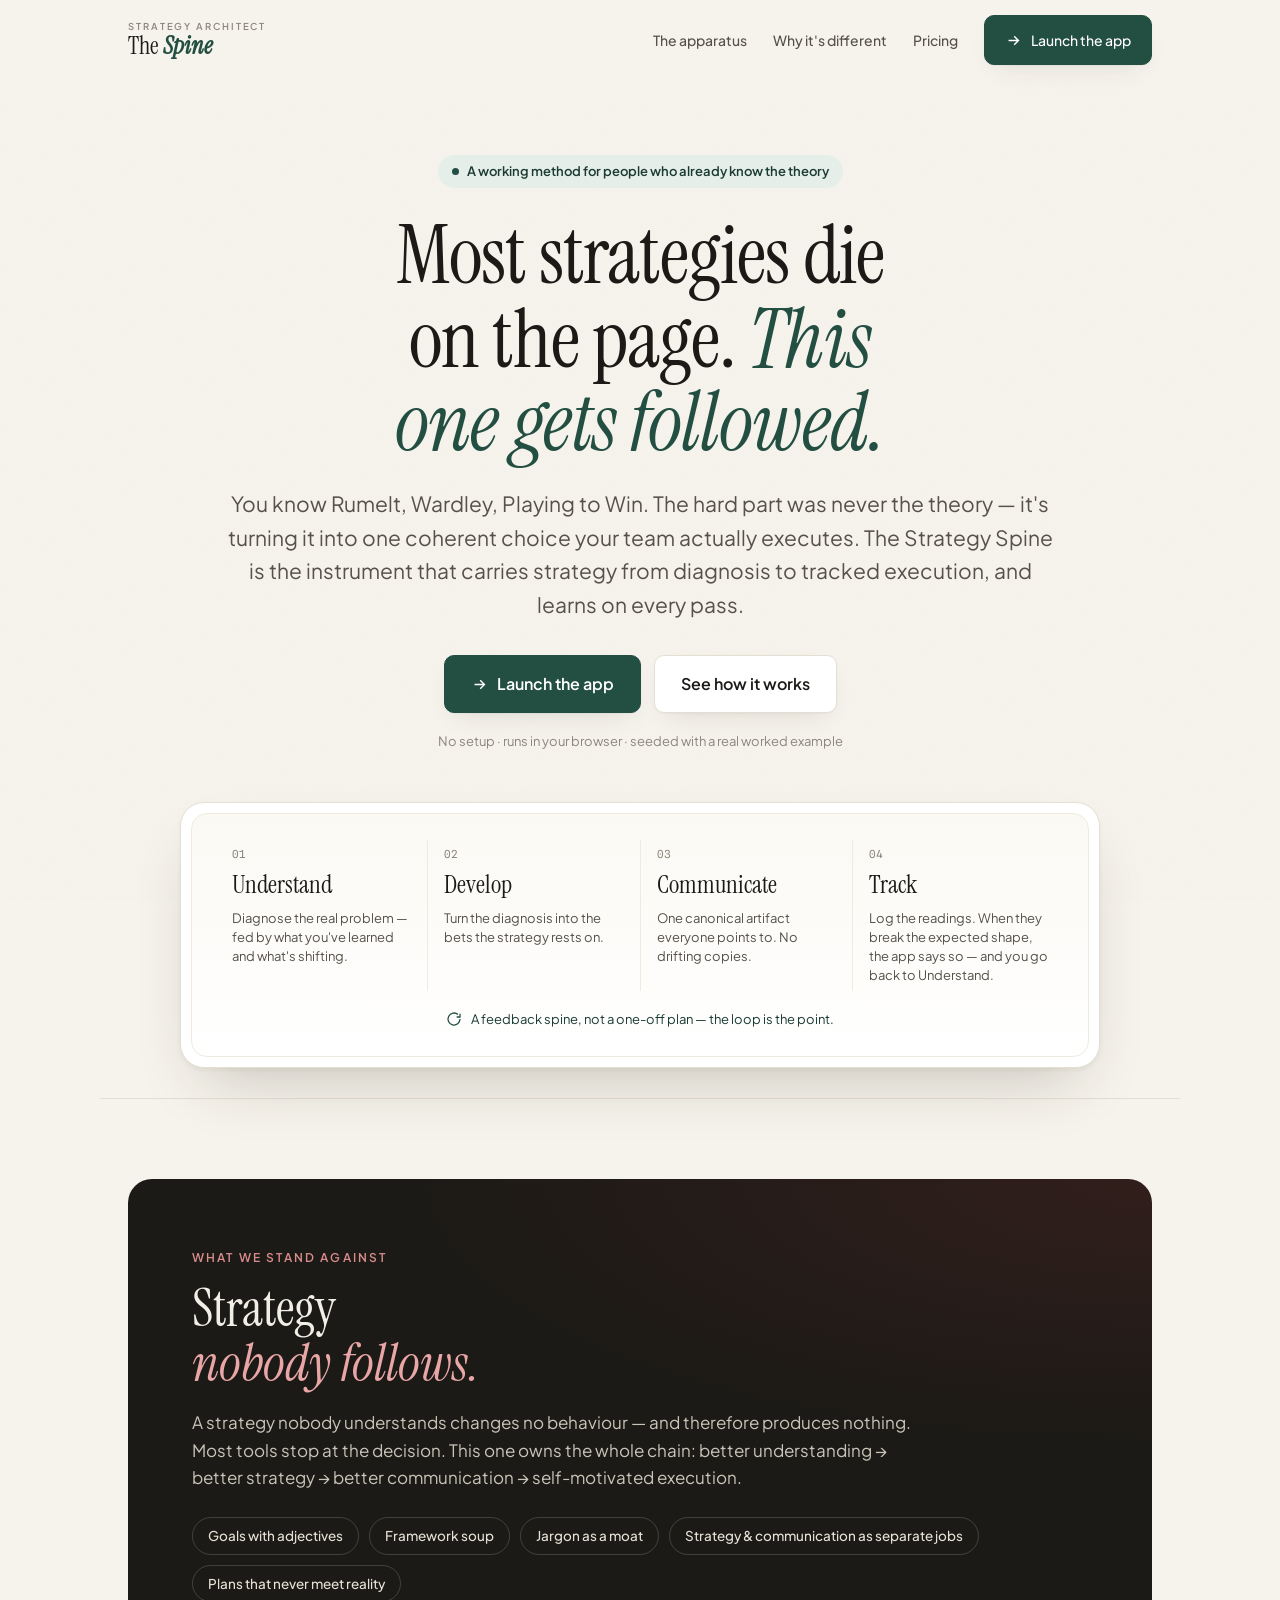
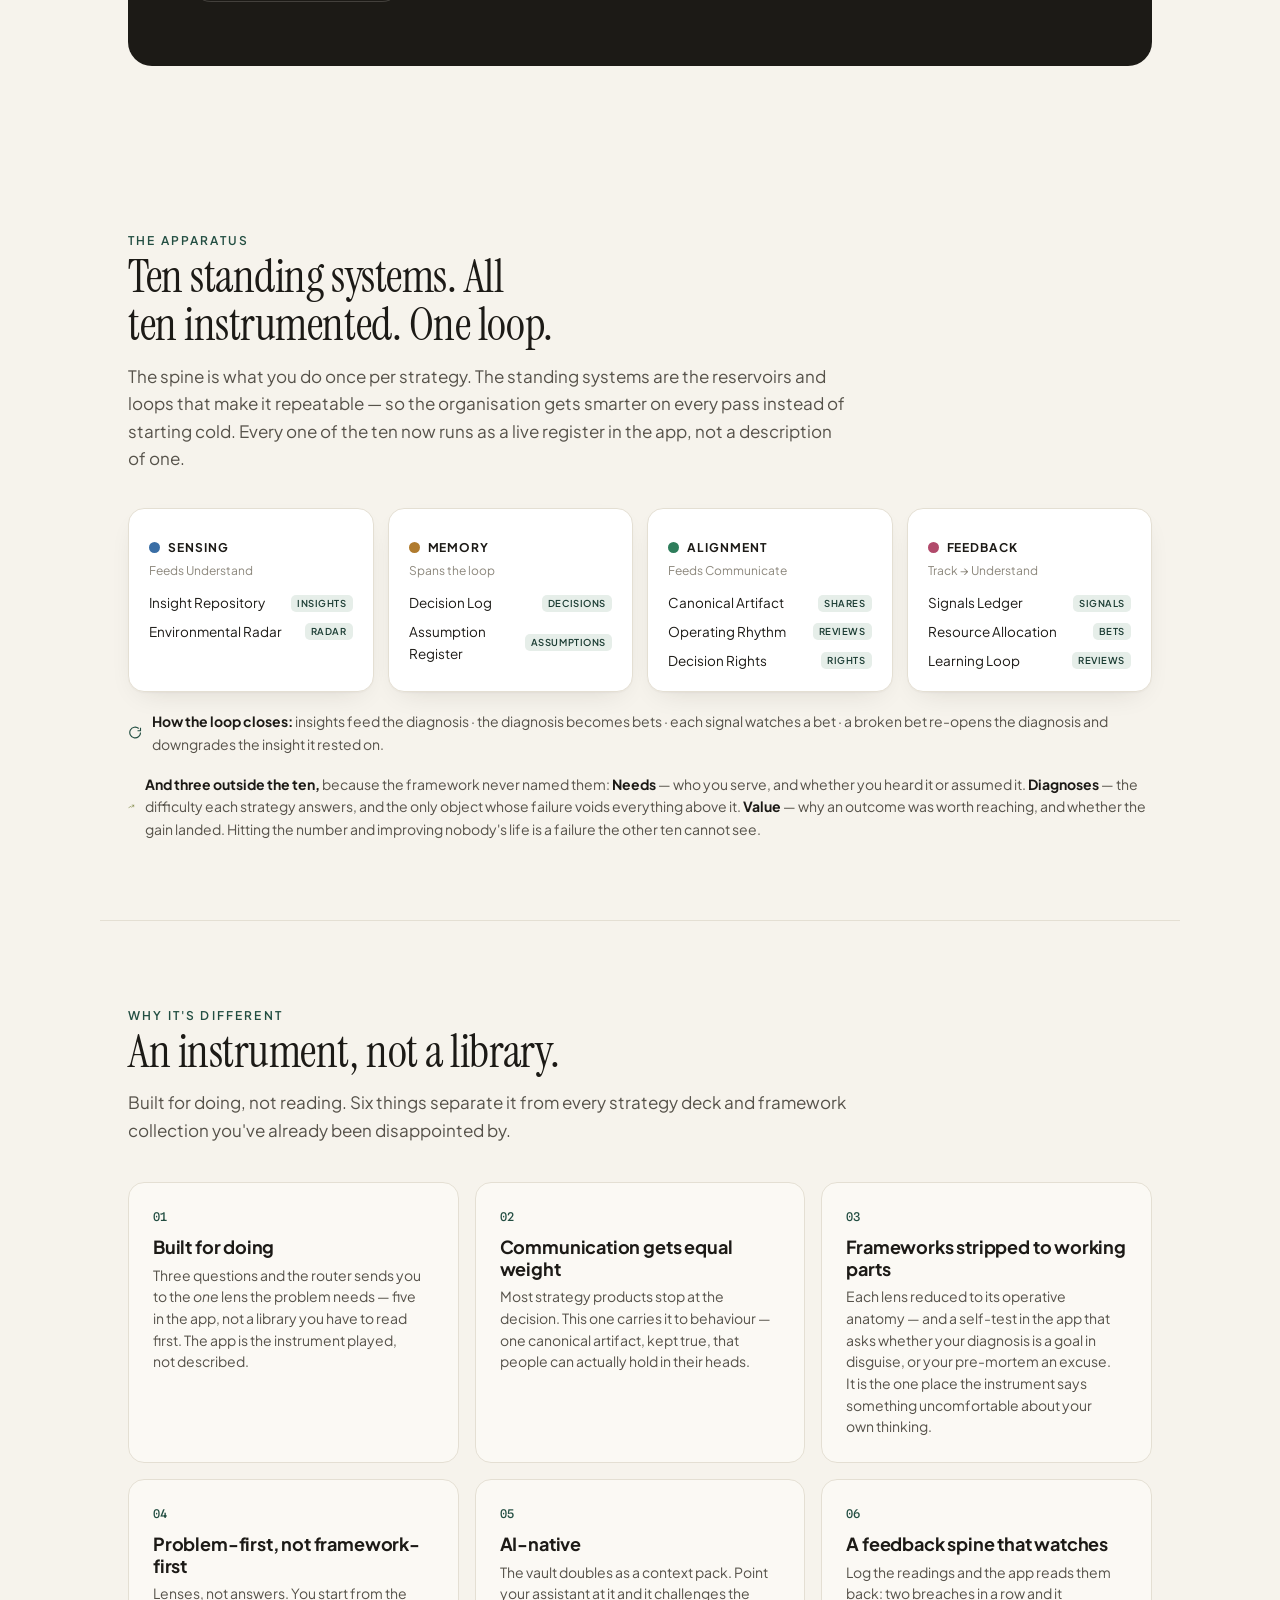
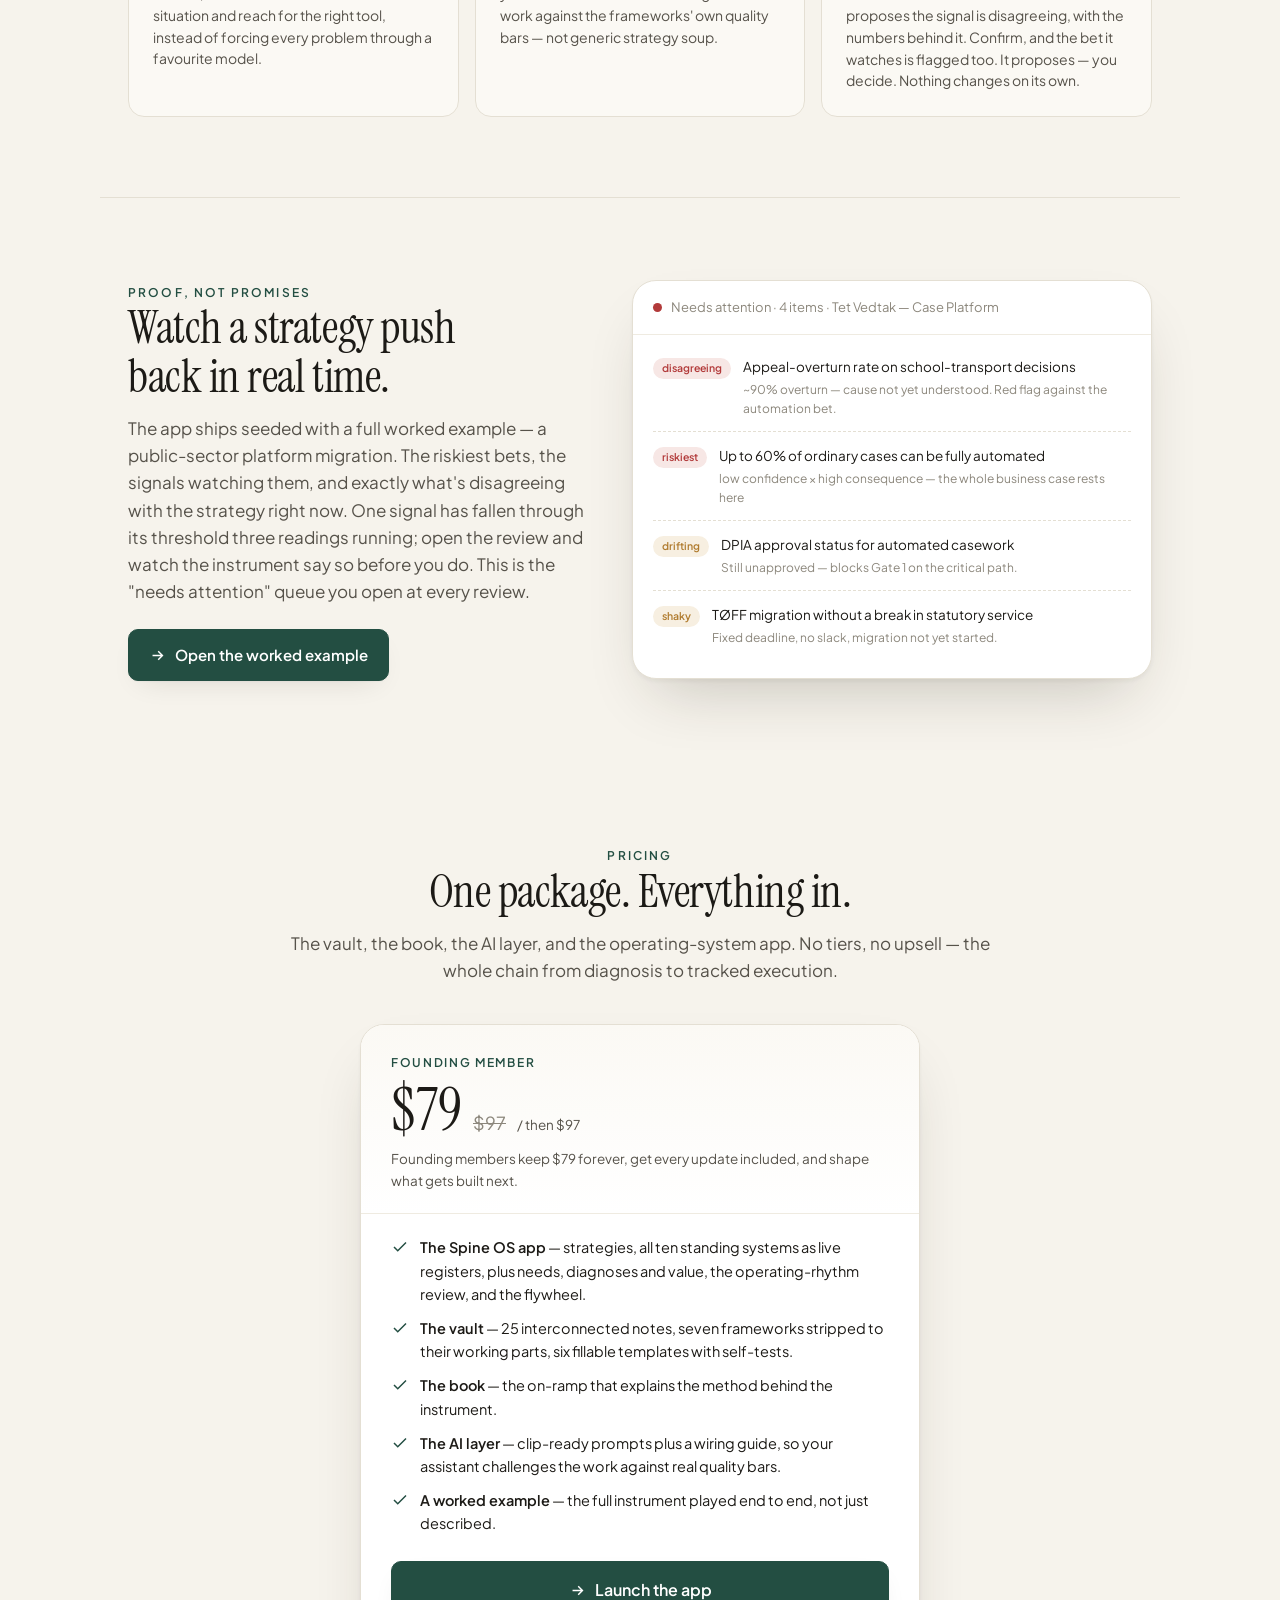
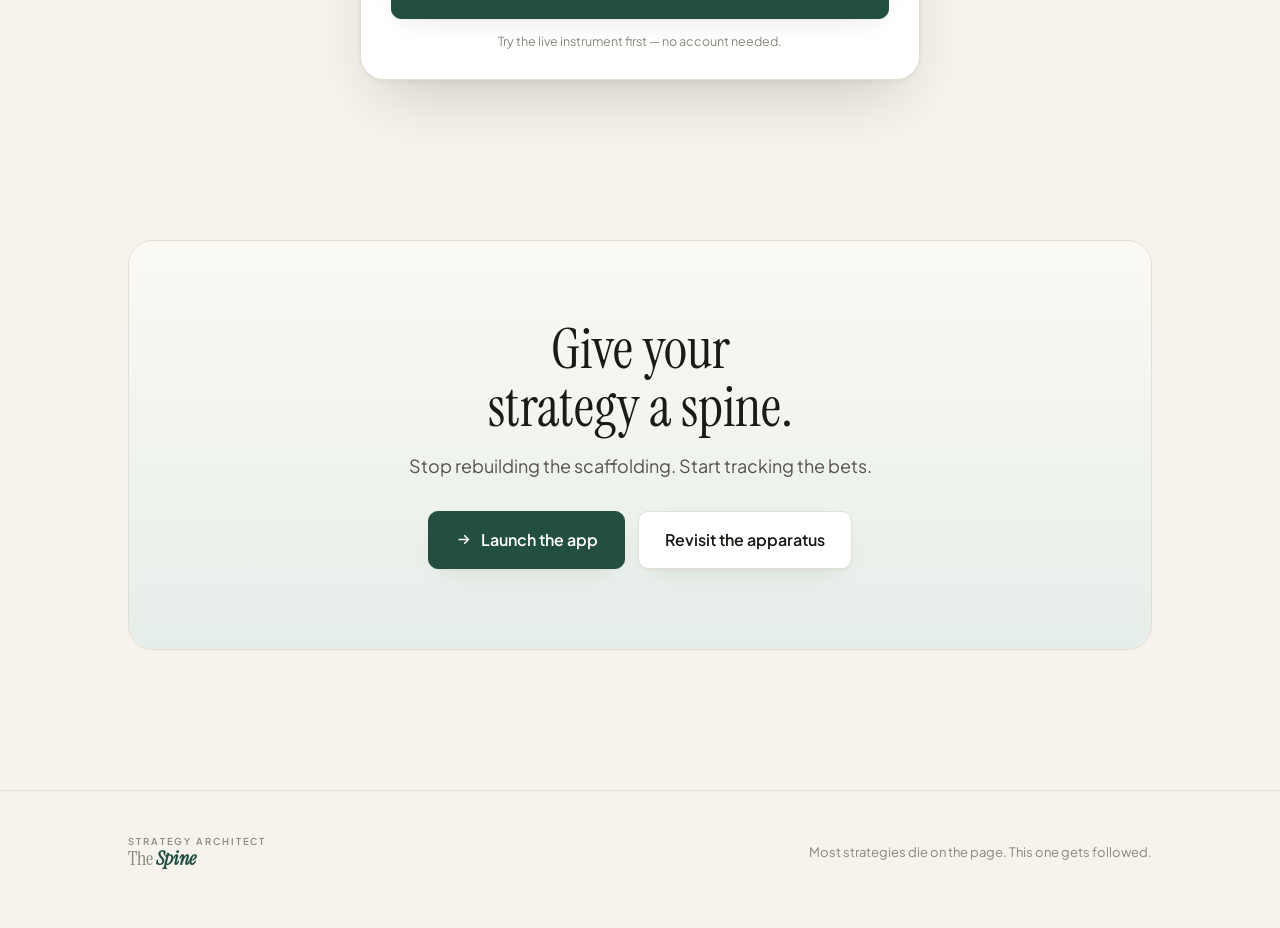
==== commit e00c9f5a: "Diagnose og Behov — de to som lå som tekst inne i en linse Begge fantes allerede: diagnosen som et f" ====
--- a/index.html
+++ b/index.html
@@ -263,7 +263,7 @@
       </div>
     </div>
     <div class="reg-line reveal"><svg width="17" height="17" viewBox="0 0 24 24" fill="none" stroke="var(--accent)" stroke-width="1.9"><path d="M21 12a9 9 0 1 1-3-6.7"/><path d="M21 4v5h-5"/></svg> <span><b>How the loop closes:</b> insights feed the diagnosis · the diagnosis becomes bets · each signal watches a bet · a broken bet re-opens the diagnosis and downgrades the insight it rested on.</span></div>
-    <div class="reg-line reveal"><svg width="17" height="17" viewBox="0 0 24 24" fill="none" stroke="var(--val)" stroke-width="2.1" stroke-linecap="round" stroke-linejoin="round"><path d="M3 17l6-6 4 4 8-8"/><path d="M15 7h6v6"/></svg> <span><b>And an eleventh, outside the ten:</b> the Value register. An outcome says what changes; a value says why that change was worth reaching, and whether the gain actually landed. Hitting the number and improving nobody's life is a failure the other ten cannot see.</span></div>
+    <div class="reg-line reveal"><svg width="17" height="17" viewBox="0 0 24 24" fill="none" stroke="var(--val)" stroke-width="2.1" stroke-linecap="round" stroke-linejoin="round"><path d="M3 17l6-6 4 4 8-8"/><path d="M15 7h6v6"/></svg> <span><b>And three outside the ten,</b> because the framework never named them: <b>Needs</b> — who you serve, and whether you heard it or assumed it. <b>Diagnoses</b> — the difficulty each strategy answers, and the only object whose failure voids everything above it. <b>Value</b> — why an outcome was worth reaching, and whether the gain landed. Hitting the number and improving nobody's life is a failure the other ten cannot see.</span></div>
   </div>
 </section>
 
@@ -326,7 +326,7 @@
           <div class="note">Founding members keep $79 forever, get every update included, and shape what gets built next.</div>
         </div>
         <div class="pl">
-          <div class="row"><svg viewBox="0 0 24 24" fill="none" stroke="currentColor" stroke-width="2"><path d="M20 6 9 17l-5-5"/></svg><div><b>The Spine OS app</b> — strategies, all ten standing systems as live registers, the value register, the operating-rhythm review, and the flywheel.</div></div>
+          <div class="row"><svg viewBox="0 0 24 24" fill="none" stroke="currentColor" stroke-width="2"><path d="M20 6 9 17l-5-5"/></svg><div><b>The Spine OS app</b> — strategies, all ten standing systems as live registers, plus needs, diagnoses and value, the operating-rhythm review, and the flywheel.</div></div>
           <div class="row"><svg viewBox="0 0 24 24" fill="none" stroke="currentColor" stroke-width="2"><path d="M20 6 9 17l-5-5"/></svg><div><b>The vault</b> — 25 interconnected notes, seven frameworks stripped to their working parts, six fillable templates with self-tests.</div></div>
           <div class="row"><svg viewBox="0 0 24 24" fill="none" stroke="currentColor" stroke-width="2"><path d="M20 6 9 17l-5-5"/></svg><div><b>The book</b> — the on-ramp that explains the method behind the instrument.</div></div>
           <div class="row"><svg viewBox="0 0 24 24" fill="none" stroke="currentColor" stroke-width="2"><path d="M20 6 9 17l-5-5"/></svg><div><b>The AI layer</b> — clip-ready prompts plus a wiring guide, so your assistant challenges the work against real quality bars.</div></div>
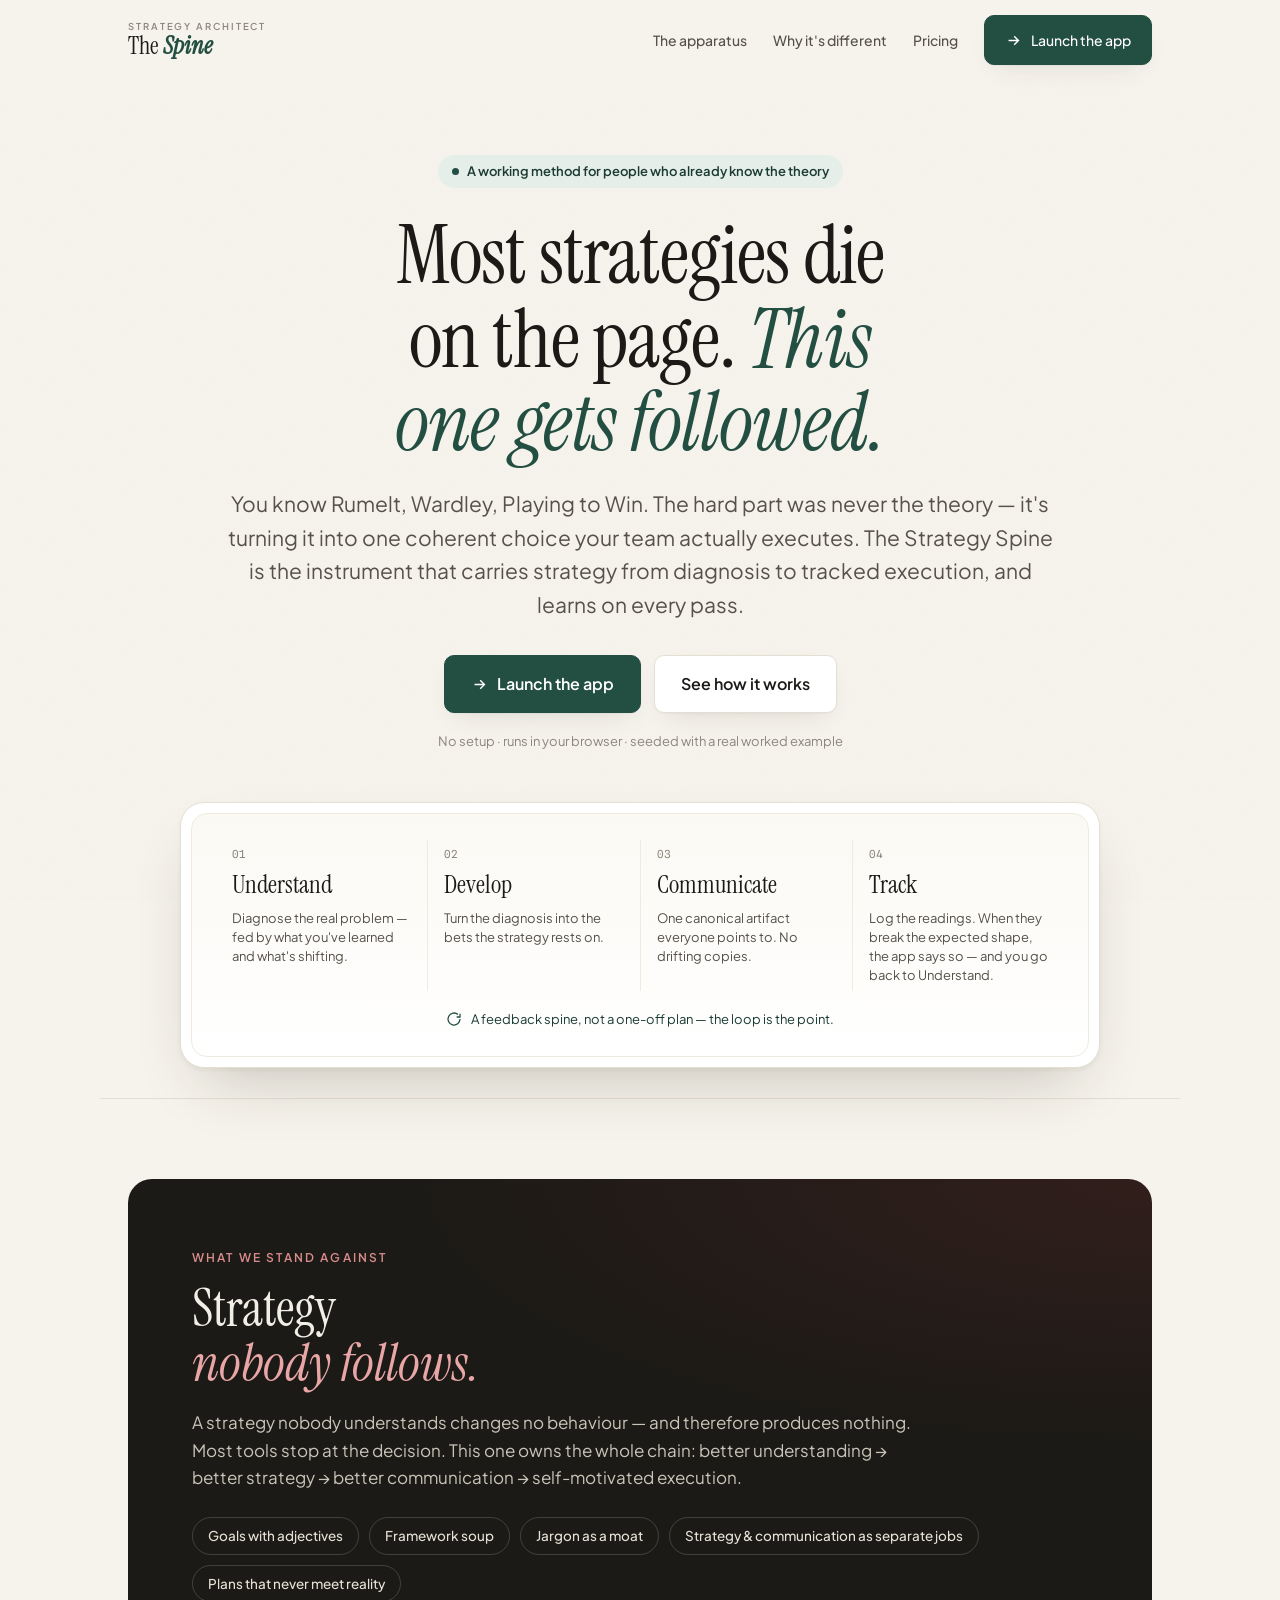
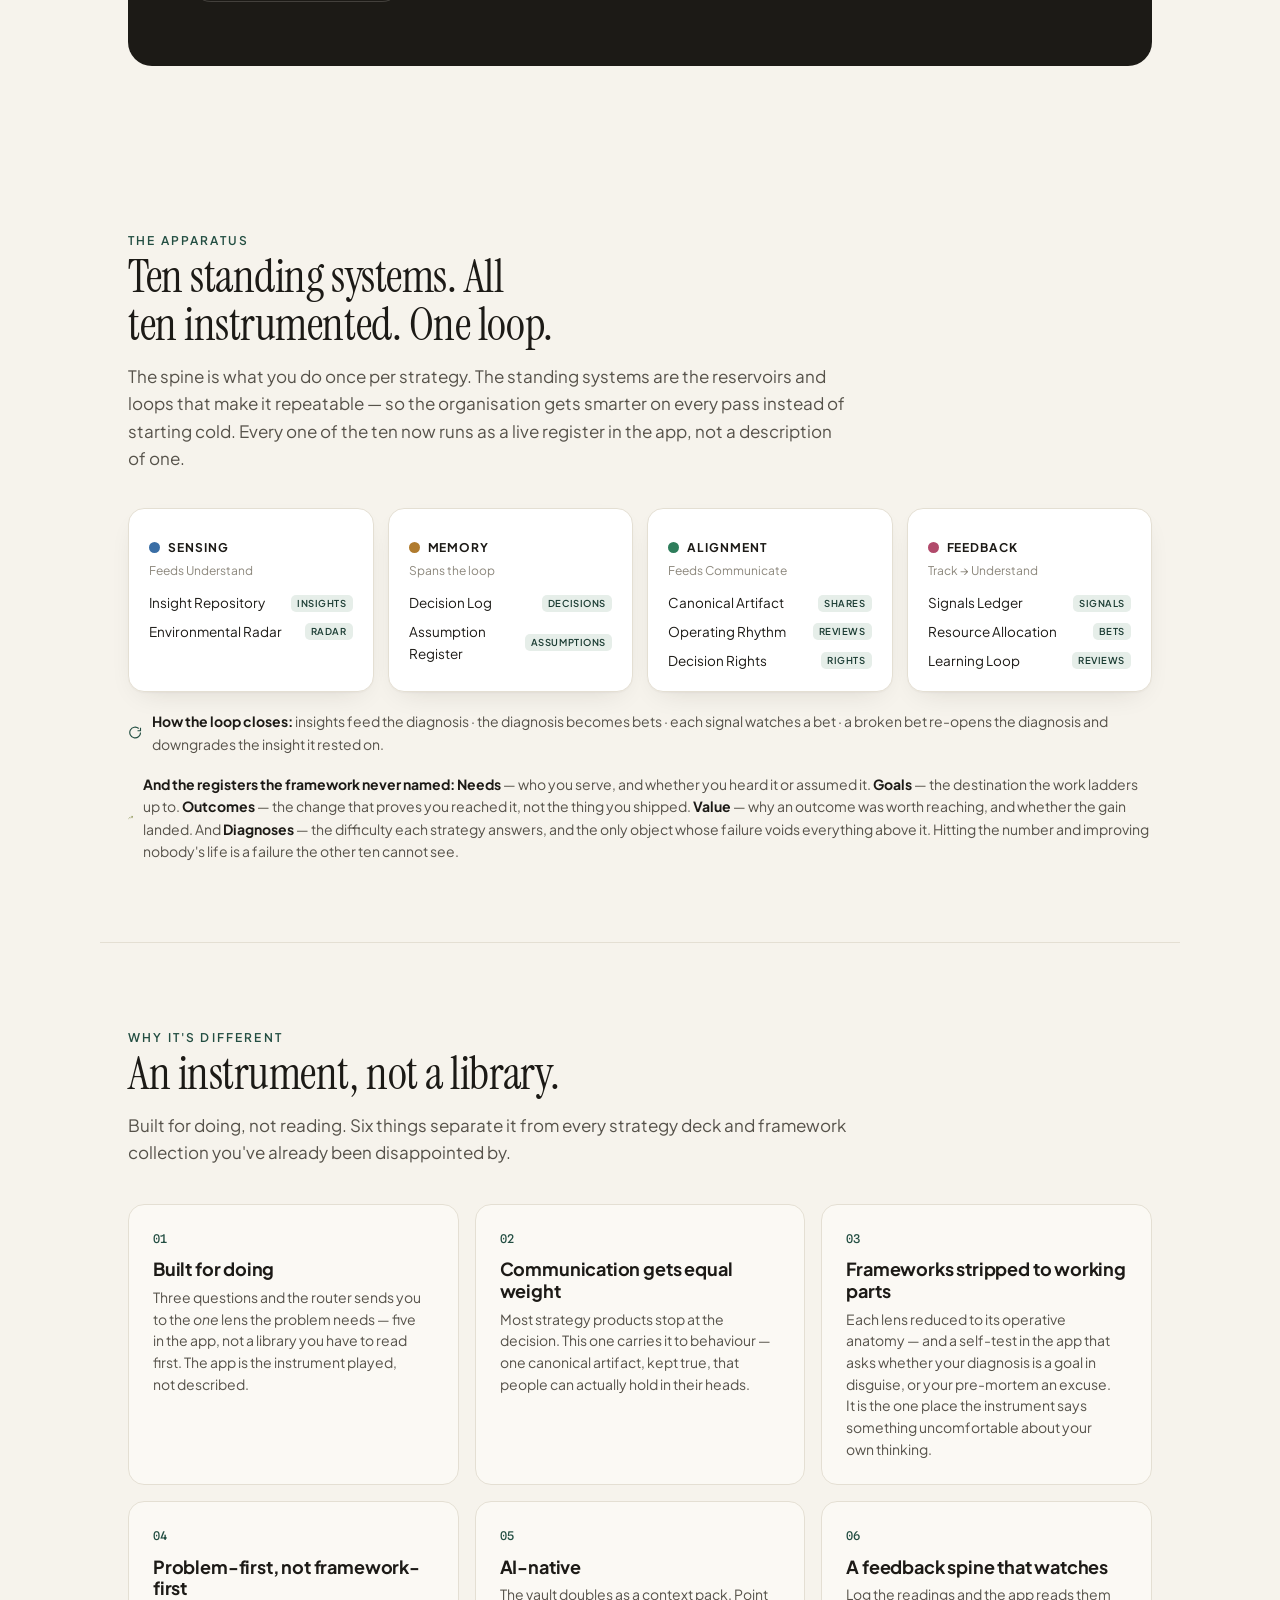
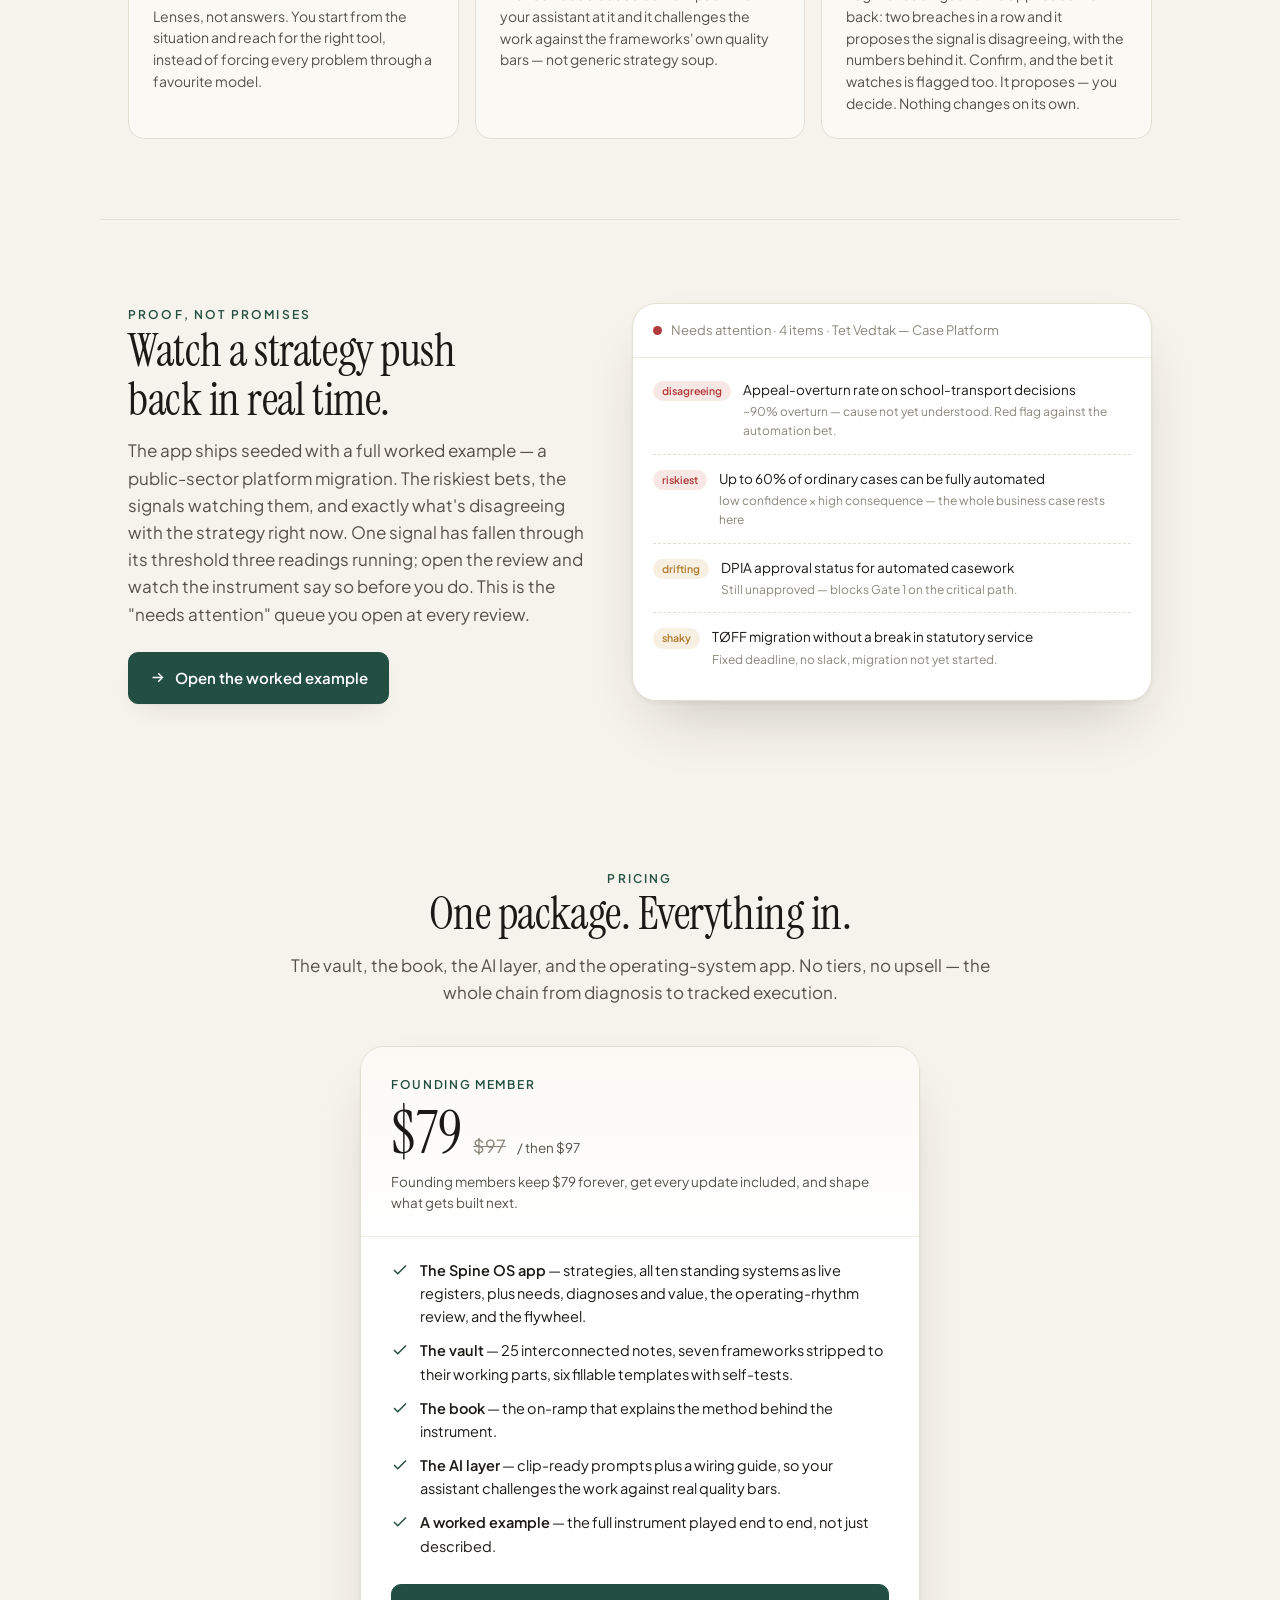
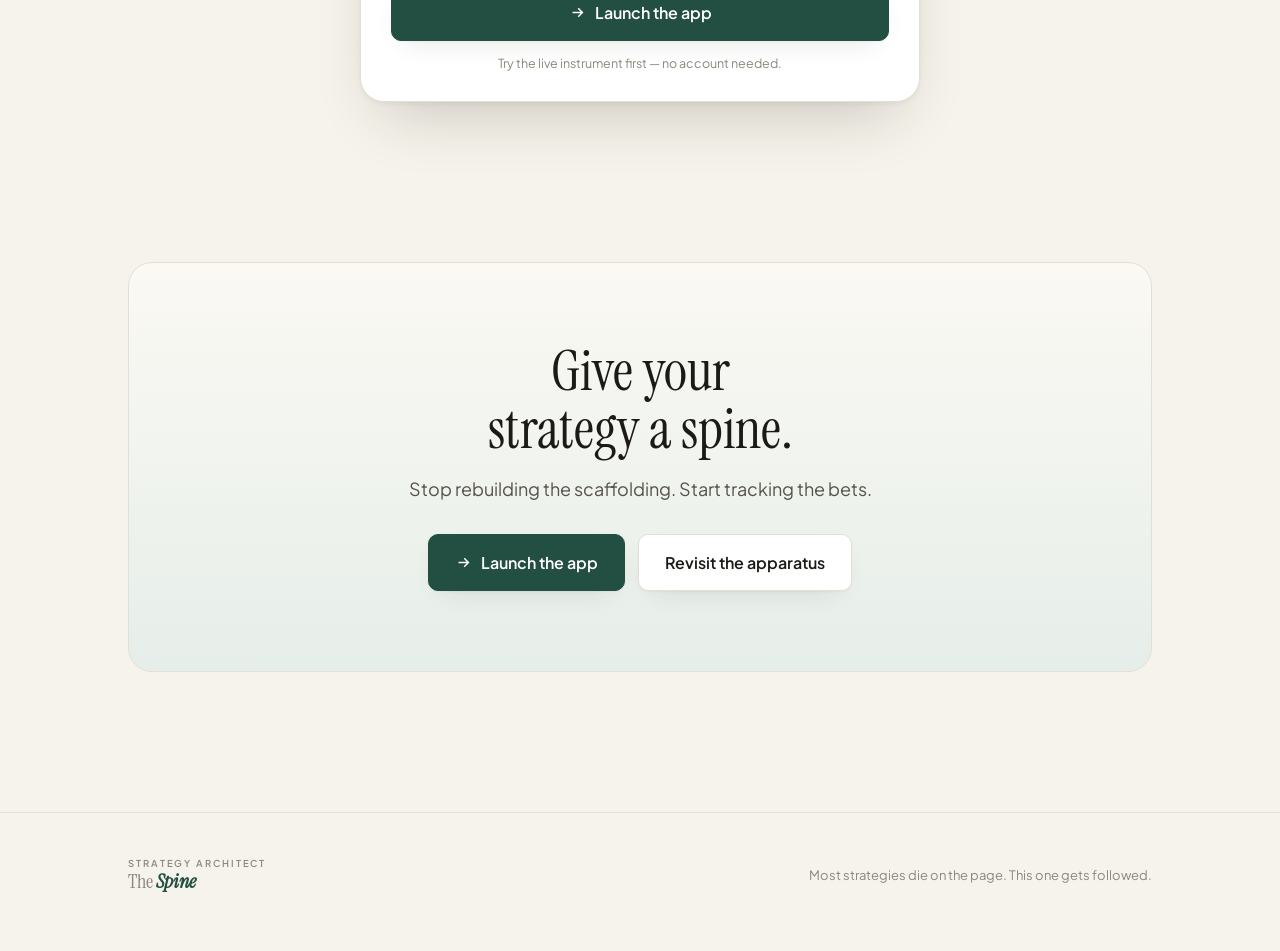
==== commit d0688021: "Mål og Utfall hører hjemme der, og overskriften slutter å telle «De tre utenfor de ti» var organiser" ====
--- a/index.html
+++ b/index.html
@@ -263,7 +263,7 @@
       </div>
     </div>
     <div class="reg-line reveal"><svg width="17" height="17" viewBox="0 0 24 24" fill="none" stroke="var(--accent)" stroke-width="1.9"><path d="M21 12a9 9 0 1 1-3-6.7"/><path d="M21 4v5h-5"/></svg> <span><b>How the loop closes:</b> insights feed the diagnosis · the diagnosis becomes bets · each signal watches a bet · a broken bet re-opens the diagnosis and downgrades the insight it rested on.</span></div>
-    <div class="reg-line reveal"><svg width="17" height="17" viewBox="0 0 24 24" fill="none" stroke="var(--val)" stroke-width="2.1" stroke-linecap="round" stroke-linejoin="round"><path d="M3 17l6-6 4 4 8-8"/><path d="M15 7h6v6"/></svg> <span><b>And three outside the ten,</b> because the framework never named them: <b>Needs</b> — who you serve, and whether you heard it or assumed it. <b>Diagnoses</b> — the difficulty each strategy answers, and the only object whose failure voids everything above it. <b>Value</b> — why an outcome was worth reaching, and whether the gain landed. Hitting the number and improving nobody's life is a failure the other ten cannot see.</span></div>
+    <div class="reg-line reveal"><svg width="17" height="17" viewBox="0 0 24 24" fill="none" stroke="var(--val)" stroke-width="2.1" stroke-linecap="round" stroke-linejoin="round"><path d="M3 17l6-6 4 4 8-8"/><path d="M15 7h6v6"/></svg> <span><b>And the registers the framework never named:</b> <b>Needs</b> — who you serve, and whether you heard it or assumed it. <b>Goals</b> — the destination the work ladders up to. <b>Outcomes</b> — the change that proves you reached it, not the thing you shipped. <b>Value</b> — why an outcome was worth reaching, and whether the gain landed. And <b>Diagnoses</b> — the difficulty each strategy answers, and the only object whose failure voids everything above it. Hitting the number and improving nobody's life is a failure the other ten cannot see.</span></div>
   </div>
 </section>
 
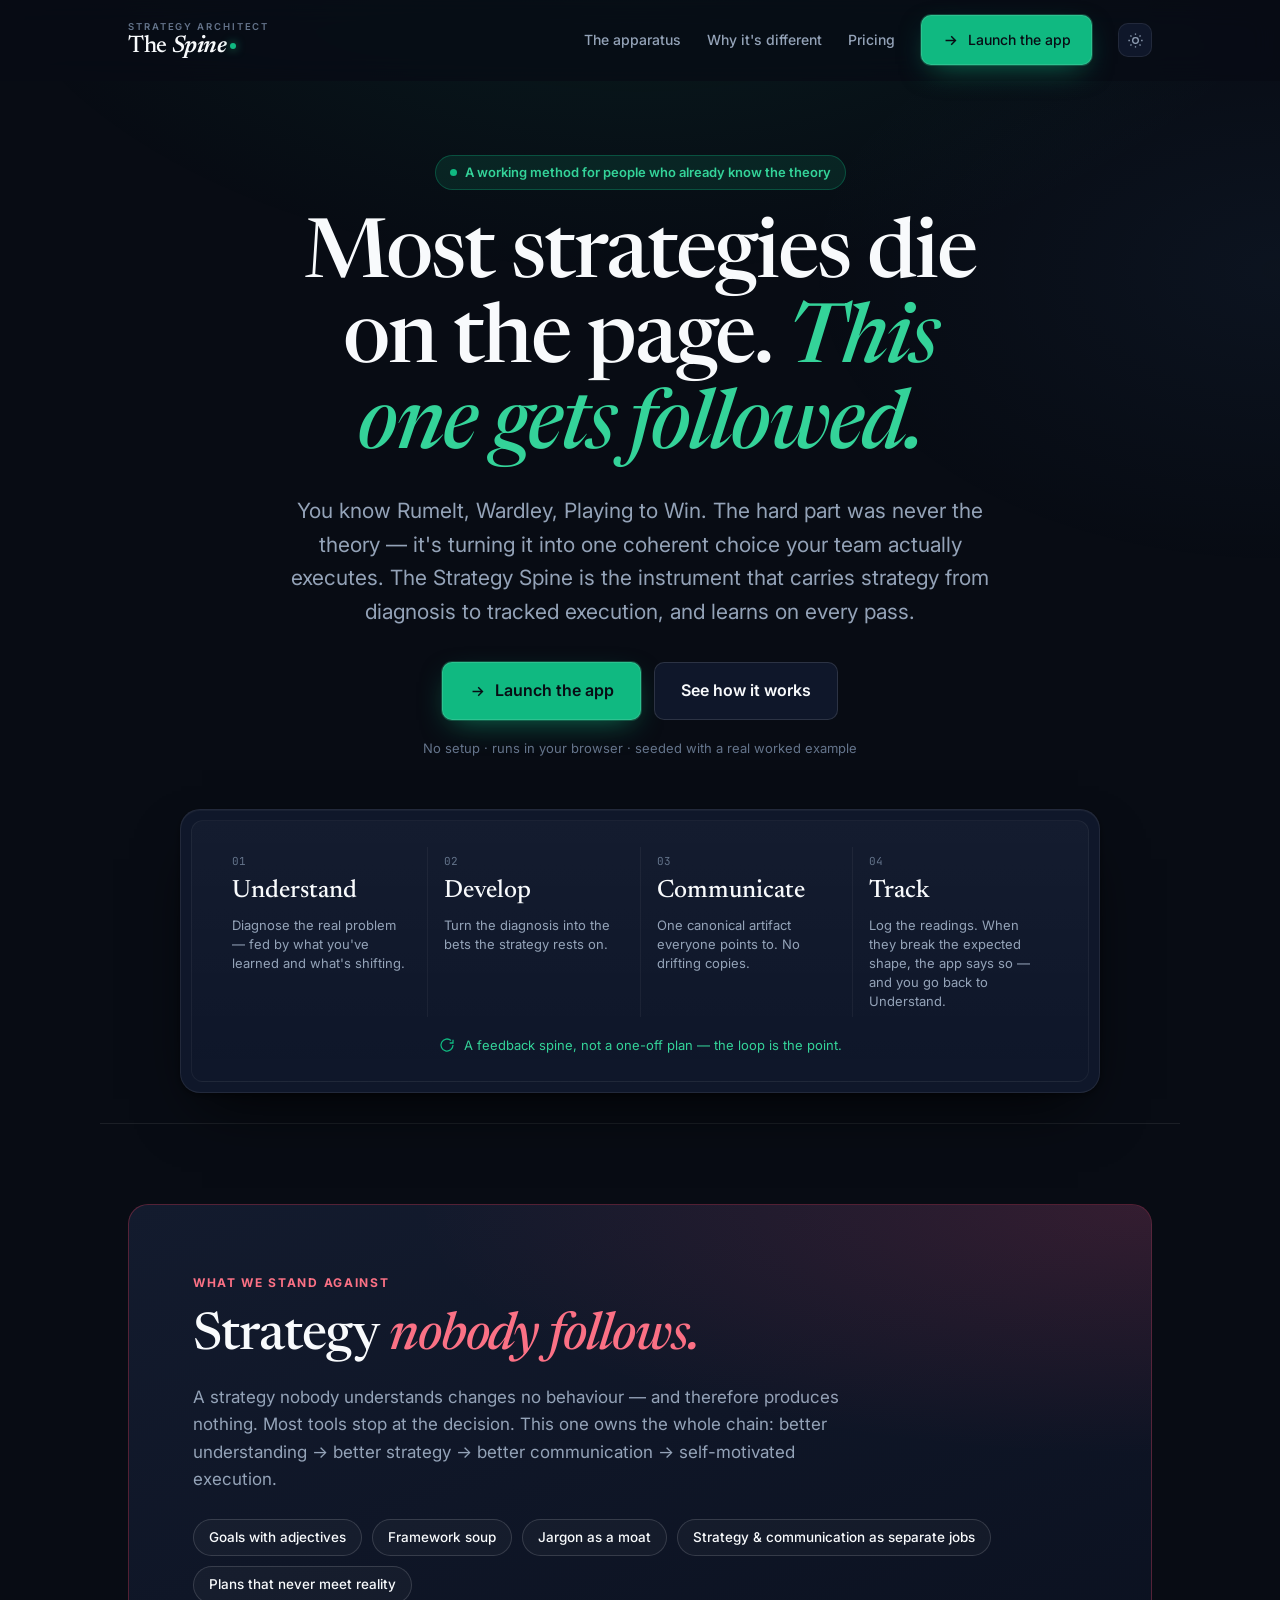
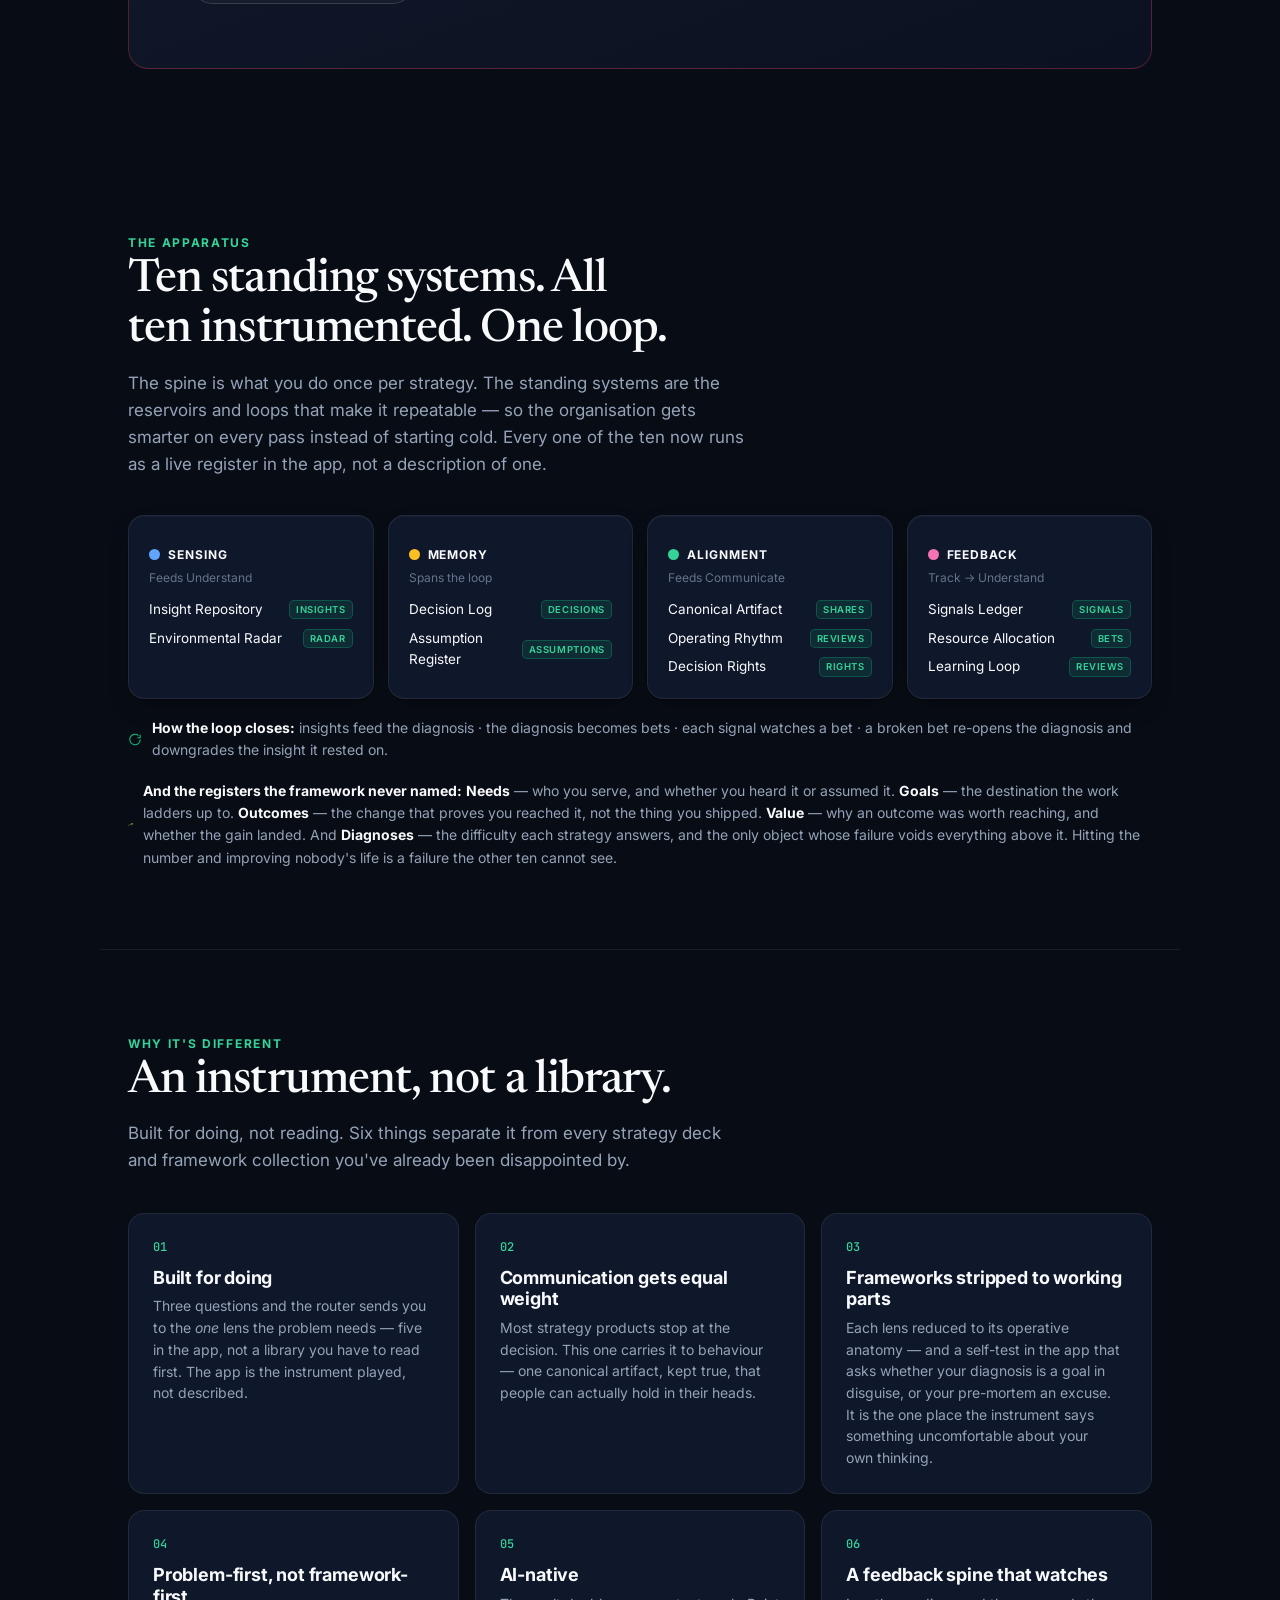
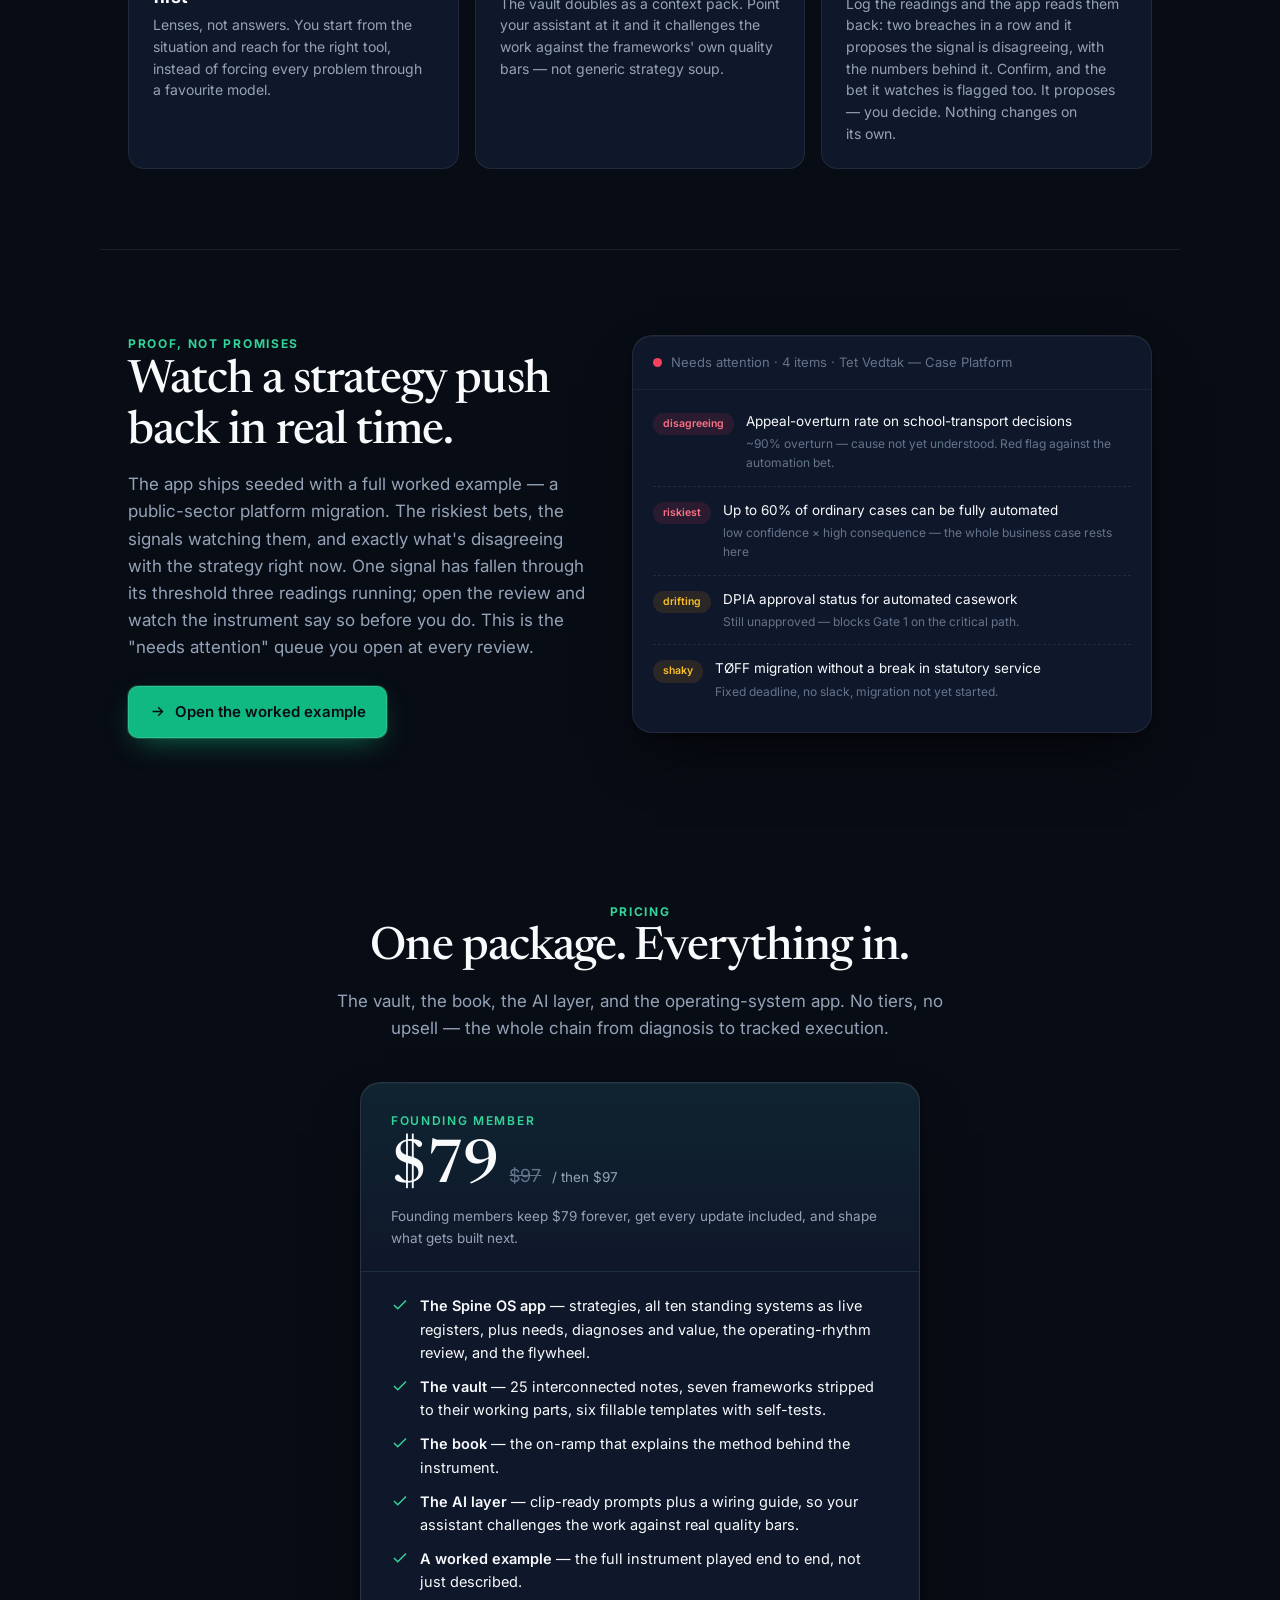
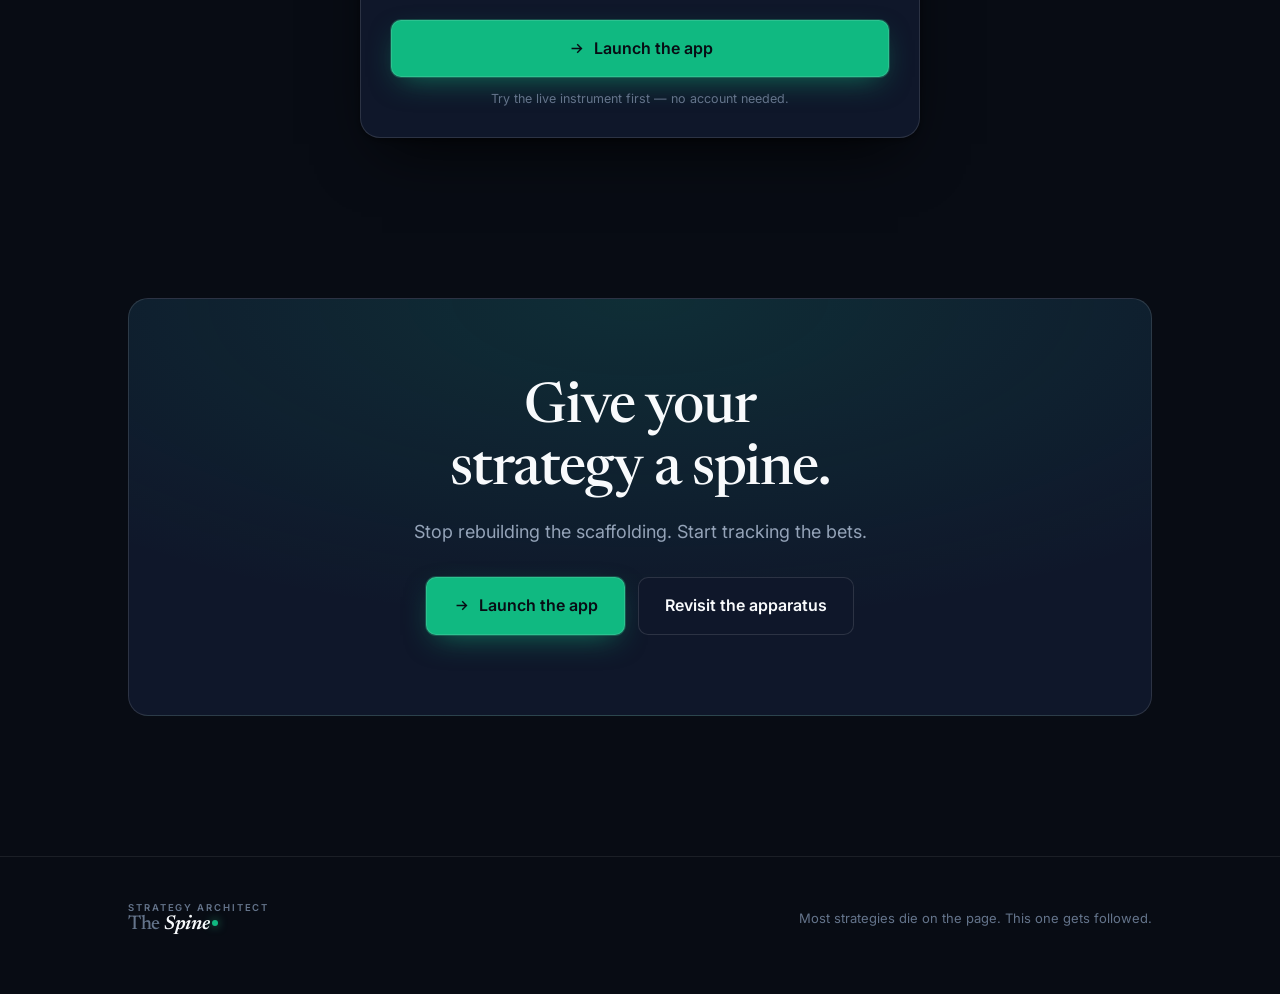
==== commit 356111b2: "Dark Modern-tema: lyst og mørkt med bryter App, forside og innlogging får et mørkt tema etter design" ====
--- a/index.html
+++ b/index.html
@@ -2,11 +2,18 @@
 <html lang="en">
 <head>
 <meta charset="UTF-8" />
+<meta name="theme-color" content="#080C14" />
+<script>
+/* Tema: lagret valg, ellers mørkt. Settes før CSS for å unngå blink. */
+(function(){var t;try{t=localStorage.getItem("spine.theme")}catch(e){}
+if(t!=="light"&&t!=="dark")t="dark";document.documentElement.setAttribute("data-theme",t);
+var m=document.querySelector('meta[name="theme-color"]');if(m)m.content=t==="dark"?"#080C14":"#F6F3EC";})();
+</script>
 <meta name="viewport" content="width=device-width, initial-scale=1.0" />
 <title>The Strategy Spine — Most strategies die on the page. This one gets followed.</title>
 <link rel="preconnect" href="https://fonts.googleapis.com" />
 <link rel="preconnect" href="https://fonts.gstatic.com" crossorigin />
-<link href="https://fonts.googleapis.com/css2?family=Instrument+Serif:ital@0;1&family=Plus+Jakarta+Sans:wght@400;500;600;700&family=Spline+Sans+Mono:wght@400;500&display=swap" rel="stylesheet" />
+<link href="https://fonts.googleapis.com/css2?family=Newsreader:ital,opsz,wght@0,6..72,400;0,6..72,500;0,6..72,600;1,6..72,500;1,6..72,600&family=Inter:wght@400;500;600;700&family=JetBrains+Mono:wght@400;500&display=swap" rel="stylesheet" />
 <style>
 :root{
   --bg:#F6F3EC; --bg-2:#FBF9F4; --panel:#FFFFFF;
@@ -16,16 +23,21 @@
   --sense:#3A6EA5; --mem:#B07B2E; --align:#2E7D5B; --feed:#B14A6B;
   --val:#6F7A2E;
   --bad:#B23A3A; --warn:#B07B2E; --good:#2E7D5B;
+  --ink-inv:#FFFFFF;
+  --bad-bg:#F7E7E5; --warn-bg:#F7EFE1; --good-bg:#E7F1EB;
+  --font-serif:"Newsreader","Fraunces",Georgia,serif;
+  --font-sans:"Inter",-apple-system,BlinkMacSystemFont,"Segoe UI",system-ui,sans-serif;
+  --font-mono:"JetBrains Mono",ui-monospace,monospace;
   --r-lg:24px; --r-md:16px; --r-sm:10px;
   --shadow:0 1px 2px rgba(40,34,20,.04), 0 10px 30px -14px rgba(40,34,20,.16);
   --shadow-lg:0 2px 4px rgba(40,34,20,.05), 0 30px 60px -24px rgba(40,34,20,.24);
 }
 *{box-sizing:border-box;margin:0;padding:0}
 html{scroll-behavior:smooth}
-body{background:var(--bg);color:var(--ink);font-family:"Plus Jakarta Sans",system-ui,sans-serif;font-size:16px;line-height:1.6;-webkit-font-smoothing:antialiased;position:relative;overflow-x:hidden}
+body{background:var(--bg);color:var(--ink);font-family:var(--font-sans);font-size:16px;line-height:1.6;-webkit-font-smoothing:antialiased;position:relative;overflow-x:hidden}
 body::before{content:"";position:fixed;inset:0;pointer-events:none;z-index:0;background-image:url("data:image/svg+xml,%3Csvg xmlns='http://www.w3.org/2000/svg' width='160' height='160'%3E%3Cfilter id='n'%3E%3CfeTurbulence type='fractalNoise' baseFrequency='0.9' numOctaves='2'/%3E%3C/filter%3E%3Crect width='100%25' height='100%25' filter='url(%23n)' opacity='0.025'/%3E%3C/svg%3E")}
-.serif{font-family:"Instrument Serif",Georgia,serif;font-weight:400}
-.mono{font-family:"Spline Sans Mono",ui-monospace,monospace;font-variant-numeric:tabular-nums}
+.serif{font-family:var(--font-serif);font-weight:400}
+.mono{font-family:var(--font-mono);font-variant-numeric:tabular-nums}
 a{color:inherit;text-decoration:none}
 :focus-visible{outline:2px solid var(--accent);outline-offset:3px;border-radius:6px}
 .wrap{max-width:1080px;margin:0 auto;padding:0 28px;position:relative;z-index:1}
@@ -36,7 +48,7 @@
 .btn:hover{border-color:var(--ink-3);transform:translateY(-1px)}
 .btn:active{transform:translateY(0)}
 .btn svg{width:17px;height:17px}
-.btn.pri{background:var(--accent);color:#fff;border-color:var(--accent)}
+.btn.pri{background:var(--accent);color:var(--ink-inv);border-color:var(--accent)}
 .btn.pri:hover{background:var(--accent-ink);border-color:var(--accent-ink)}
 .btn.lg{padding:15px 26px;font-size:16px}
 
@@ -46,7 +58,7 @@
 .nav-in{display:flex;align-items:center;gap:18px;padding:15px 28px;max-width:1080px;margin:0 auto}
 .brand{display:flex;flex-direction:column;line-height:1}
 .brand .ey{font-size:9.5px;letter-spacing:.2em;text-transform:uppercase;color:var(--ink-3);font-weight:600}
-.brand .nm{font-family:"Instrument Serif",serif;font-size:24px;margin-top:2px}
+.brand .nm{font-family:var(--font-serif);font-size:24px;margin-top:2px}
 .brand .nm b{color:var(--accent);font-style:italic}
 .nav-links{margin-left:auto;display:flex;align-items:center;gap:26px}
 .nav-links a{font-size:14px;font-weight:500;color:var(--ink-2)}
@@ -57,7 +69,7 @@
 .hero{padding:74px 0 30px;text-align:center}
 .hero .tag{display:inline-flex;align-items:center;gap:8px;font-size:13px;font-weight:600;color:var(--accent-ink);background:var(--accent-soft);padding:6px 14px;border-radius:30px;margin-bottom:26px}
 .hero .tag .dot{width:7px;height:7px;border-radius:50%;background:var(--accent)}
-.hero h1{font-family:"Instrument Serif",serif;font-weight:400;font-size:clamp(44px,7vw,82px);line-height:1.02;letter-spacing:-.01em;text-wrap:balance;max-width:16ch;margin:0 auto}
+.hero h1{font-family:var(--font-serif);font-weight:400;font-size:clamp(44px,7vw,82px);line-height:1.02;letter-spacing:-.01em;text-wrap:balance;max-width:16ch;margin:0 auto}
 .hero h1 em{font-style:italic;color:var(--accent)}
 .hero .sub{font-size:clamp(17px,2.2vw,21px);color:var(--ink-2);max-width:56ch;margin:22px auto 0;text-wrap:pretty}
 .hero .cta{display:flex;gap:13px;justify-content:center;margin-top:34px;flex-wrap:wrap}
@@ -70,8 +82,8 @@
 .flow{display:flex;align-items:stretch;gap:0;flex-wrap:wrap}
 .fstep{flex:1;min-width:130px;padding:6px 16px;position:relative;text-align:left}
 .fstep + .fstep{border-left:1px solid var(--line-2)}
-.fstep .n{font-family:"Spline Sans Mono",monospace;font-size:11px;color:var(--ink-3)}
-.fstep .t{font-family:"Instrument Serif",serif;font-size:25px;margin:2px 0 4px}
+.fstep .n{font-family:var(--font-mono);font-size:11px;color:var(--ink-3)}
+.fstep .t{font-family:var(--font-serif);font-size:25px;margin:2px 0 4px}
 .fstep .d{font-size:13px;color:var(--ink-2);line-height:1.45}
 .loopline{margin-top:18px;display:flex;align-items:center;gap:9px;font-size:13px;color:var(--accent-ink);justify-content:center}
 .loopline svg{width:16px;height:16px;color:var(--accent)}
@@ -79,7 +91,7 @@
 /* sections */
 section{padding:80px 0;position:relative;z-index:1}
 .sec-head{max-width:62ch}
-.sec-head h2{font-family:"Instrument Serif",serif;font-weight:400;font-size:clamp(30px,4.5vw,46px);line-height:1.06;letter-spacing:-.01em;text-wrap:balance}
+.sec-head h2{font-family:var(--font-serif);font-weight:400;font-size:clamp(30px,4.5vw,46px);line-height:1.06;letter-spacing:-.01em;text-wrap:balance}
 .sec-head p{color:var(--ink-2);margin-top:14px;font-size:17px;text-wrap:pretty}
 .divider{height:1px;background:var(--line);max-width:1080px;margin:0 auto}
 
@@ -87,7 +99,7 @@
 .enemy{background:var(--ink);color:#F1EEE6;border-radius:var(--r-lg);padding:clamp(34px,6vw,64px);position:relative;overflow:hidden}
 .enemy::after{content:"";position:absolute;inset:0;background:radial-gradient(120% 90% at 100% 0%,rgba(178,58,58,.14),transparent 60%);pointer-events:none}
 .enemy .eyebrow{color:#D98C8C}
-.enemy h2{font-family:"Instrument Serif",serif;font-weight:400;font-size:clamp(30px,5vw,52px);line-height:1.05;margin-top:14px;max-width:18ch;text-wrap:balance}
+.enemy h2{font-family:var(--font-serif);font-weight:400;font-size:clamp(30px,5vw,52px);line-height:1.05;margin-top:14px;max-width:18ch;text-wrap:balance}
 .enemy h2 em{font-style:italic;color:#E9A6A6}
 .enemy p{color:#C9C4B8;margin-top:18px;max-width:60ch;font-size:17px}
 .enemy .list{display:flex;flex-wrap:wrap;gap:10px;margin-top:26px}
@@ -109,7 +121,7 @@
 .diff-grid{display:grid;grid-template-columns:repeat(3,1fr);gap:16px;margin-top:38px}
 .diff{padding:24px;border-radius:var(--r-md);border:1px solid var(--line);background:var(--bg-2);transition:transform .16s,box-shadow .18s,border-color .18s}
 .diff:hover{transform:translateY(-3px);box-shadow:var(--shadow-lg);border-color:var(--ink-3)}
-.diff .ix{font-family:"Spline Sans Mono",monospace;font-size:12px;color:var(--accent);font-weight:500}
+.diff .ix{font-family:var(--font-mono);font-size:12px;color:var(--accent);font-weight:500}
 .diff h3{font-size:18px;margin:10px 0 7px;line-height:1.2;letter-spacing:-.01em}
 .diff p{font-size:14px;color:var(--ink-2);line-height:1.55;text-wrap:pretty}
 
@@ -122,7 +134,7 @@
 .prow{display:flex;gap:12px;align-items:flex-start;padding:13px 0;border-bottom:1px dashed var(--line)}
 .prow:last-child{border-bottom:none}
 .prow .badge{font-size:10.5px;font-weight:600;padding:2px 9px;border-radius:20px;white-space:nowrap;margin-top:2px}
-.b-bad{color:var(--bad);background:#F7E7E5}.b-warn{color:var(--warn);background:#F7EFE1}.b-good{color:var(--good);background:#E7F1EB}
+.b-bad{color:var(--bad);background:var(--bad-bg)}.b-warn{color:var(--warn);background:var(--warn-bg)}.b-good{color:var(--good);background:var(--good-bg)}
 .prow .pt{font-size:13.5px;color:var(--ink)}
 .prow .pm{font-size:12px;color:var(--ink-3);margin-top:2px}
 
@@ -132,7 +144,7 @@
 .price .pt{padding:28px 30px 22px;border-bottom:1px solid var(--line-2);background:linear-gradient(180deg,var(--bg-2),var(--panel))}
 .price .pt .tier{font-size:12px;letter-spacing:.14em;text-transform:uppercase;color:var(--accent);font-weight:600}
 .price .pt .amt{display:flex;align-items:baseline;gap:11px;margin-top:8px}
-.price .pt .amt .now{font-family:"Instrument Serif",serif;font-size:60px;line-height:1}
+.price .pt .amt .now{font-family:var(--font-serif);font-size:60px;line-height:1}
 .price .pt .amt .was{font-size:18px;color:var(--ink-3);text-decoration:line-through}
 .price .pt .amt .after{font-size:13.5px;color:var(--ink-2)}
 .price .pt .note{font-size:13.5px;color:var(--ink-2);margin-top:8px}
@@ -146,7 +158,7 @@
 
 /* final cta */
 .final{text-align:center;background:linear-gradient(180deg,var(--bg-2),var(--accent-soft));border-radius:var(--r-lg);padding:clamp(40px,7vw,80px) 28px;border:1px solid var(--line)}
-.final h2{font-family:"Instrument Serif",serif;font-weight:400;font-size:clamp(32px,5vw,56px);line-height:1.03;text-wrap:balance;max-width:18ch;margin:0 auto}
+.final h2{font-family:var(--font-serif);font-weight:400;font-size:clamp(32px,5vw,56px);line-height:1.03;text-wrap:balance;max-width:18ch;margin:0 auto}
 .final p{color:var(--ink-2);margin-top:16px;font-size:18px}
 .final .cta{margin-top:30px;display:flex;gap:13px;justify-content:center;flex-wrap:wrap}
 
@@ -162,6 +174,85 @@
 .reveal{opacity:0;transform:translateY(16px);transition:opacity .7s cubic-bezier(.2,.8,.2,1),transform .7s cubic-bezier(.2,.8,.2,1)}
 .reveal.in{opacity:1;transform:none}
 @media(prefers-reduced-motion:reduce){.reveal{opacity:1;transform:none;transition:none}}
+
+:root[data-theme="dark"]{
+  color-scheme:dark;
+  --bg:#080C14; --bg-2:#0B1120; --panel:#0F172A; --panel-2:#1E293B; --inset:#151E2E;
+  --ink:#F8FAFC; --ink-2:#94A3B8; --ink-3:#64748B; --ink-inv:#080C14;
+  --line:rgba(255,255,255,.08); --line-2:rgba(255,255,255,.05); --line-3:rgba(255,255,255,.12);
+  --accent:#10B981; --accent-soft:rgba(16,185,129,.12); --accent-ink:#34D399; --accent-line:rgba(52,211,153,.4);
+  --good:#10B981; --good-bg:rgba(16,185,129,.12); --good-line:rgba(16,185,129,.3);
+  --warn:#F59E0B; --warn-bg:rgba(245,158,11,.12); --warn-line:rgba(245,158,11,.3);
+  --bad:#F43F5E;  --bad-bg:rgba(244,63,94,.12);  --bad-line:rgba(244,63,94,.3);
+  --mute:#94A3B8; --mute-bg:rgba(100,116,139,.15);
+  --font-serif:"Newsreader","Fraunces",Georgia,serif;
+  --font-sans:"Inter",-apple-system,BlinkMacSystemFont,"Segoe UI",system-ui,sans-serif;
+  --font-mono:"JetBrains Mono",ui-monospace,monospace;
+  --shadow:inset 0 1px 0 rgba(255,255,255,.03), 0 1px 2px rgba(0,0,0,.35), 0 10px 28px -14px rgba(0,0,0,.7);
+  --shadow-lg:inset 0 1px 0 rgba(255,255,255,.04), 0 2px 6px rgba(0,0,0,.4), 0 28px 60px -22px rgba(0,0,0,.85);
+  --scrim:rgba(2,6,14,.62);
+  --sense:#60A5FA; --mem:#FBBF24; --align:#34D399; --feed:#F472B6; --val:#BACB5E;
+  --r-lg:20px; --r-md:16px;
+}
+
+/* Temabryter */
+.theme-tgl{flex:none;display:grid;place-items:center;width:36px;height:36px;border-radius:10px;cursor:pointer;
+  border:1px solid var(--line);background:var(--panel);color:var(--ink-2);transition:color .15s,border-color .15s,background .15s}
+.theme-tgl:hover{color:var(--ink);border-color:var(--ink-3)}
+.theme-tgl svg{width:17px;height:17px;grid-area:1/1;transition:opacity .2s,transform .3s cubic-bezier(.2,.8,.2,1)}
+.theme-tgl .i-sun{opacity:0;transform:rotate(-40deg) scale(.7)}
+:root[data-theme="dark"] .theme-tgl .i-sun{opacity:1;transform:none}
+:root[data-theme="dark"] .theme-tgl .i-moon{opacity:0;transform:rotate(40deg) scale(.7)}
+
+.theme-tgl{width:34px;height:34px}
+.brand .nm{white-space:nowrap}
+/* Typografi — felles for begge temaer */
+.eyebrow{font-weight:700;letter-spacing:.14em}
+.brand .nm{font-weight:500;letter-spacing:-.015em}
+.brand .nm b{font-weight:600}
+.hero h1{font-weight:500;letter-spacing:-.025em;line-height:1.04}
+.sec-head h2,.final h2{font-weight:500;letter-spacing:-.02em;line-height:1.1}
+.fstep .t{font-weight:500}
+.enemy h2{font-weight:500;letter-spacing:-.02em;line-height:1.1}
+.price .pt .amt .now{font-weight:500;letter-spacing:-.02em}
+@media(max-width:560px){
+  .nav-in{padding:12px 16px;gap:12px}
+  .nav-links{gap:12px}
+  .nav-links .btn{white-space:nowrap;padding:9px 13px;font-size:13.5px}
+}
+:root[data-theme="dark"] body::before{background-image:radial-gradient(1100px 620px at 50% -12%,rgba(16,185,129,.10),transparent 62%),radial-gradient(800px 500px at 100% 30%,rgba(96,165,250,.05),transparent 60%)}
+:root[data-theme="dark"] ::selection{background:rgba(16,185,129,.28)}
+:root[data-theme="dark"] .eyebrow{color:var(--accent-ink)}
+:root[data-theme="dark"] .brand .nm b{color:var(--ink)}
+:root[data-theme="dark"] .brand .nm b::after{content:"";display:inline-block;width:6px;height:6px;border-radius:50%;background:var(--accent);margin-left:3px;vertical-align:.14em;box-shadow:0 0 10px rgba(52,211,153,.7)}
+:root[data-theme="dark"] nav{background:color-mix(in srgb,var(--bg) 80%,transparent);backdrop-filter:blur(14px) saturate(140%)}
+:root[data-theme="dark"] .btn{border-color:var(--line-3);box-shadow:none}
+:root[data-theme="dark"] .btn:hover{background:var(--panel-2);border-color:rgba(255,255,255,.2)}
+:root[data-theme="dark"] .btn.pri{box-shadow:0 0 0 1px rgba(52,211,153,.25),0 10px 30px -10px rgba(16,185,129,.6)}
+:root[data-theme="dark"] .btn.pri:hover{background:var(--accent-ink);border-color:var(--accent-ink)}
+:root[data-theme="dark"] .hero .tag{border:1px solid var(--good-line)}
+:root[data-theme="dark"] .hero h1 em{color:var(--accent-ink)}
+:root[data-theme="dark"] .ribbon-inner{background:linear-gradient(180deg,rgba(255,255,255,.025),transparent)}
+:root[data-theme="dark"] .loopline{color:var(--accent-ink)}
+:root[data-theme="dark"] .enemy{background:linear-gradient(160deg,#131B2E,#0B1120);border:1px solid var(--bad-line);color:var(--ink)}
+:root[data-theme="dark"] .enemy::after{background:radial-gradient(120% 90% at 100% 0%,rgba(244,63,94,.16),transparent 60%)}
+:root[data-theme="dark"] .enemy .eyebrow{color:#FB7185}
+:root[data-theme="dark"] .enemy h2 em{color:#FB7185}
+:root[data-theme="dark"] .enemy p{color:var(--ink-2)}
+:root[data-theme="dark"] .enemy .list span{color:var(--ink);border-color:rgba(255,255,255,.14);background:rgba(255,255,255,.03)}
+:root[data-theme="dark"] .fam li .reg{border:1px solid var(--good-line)}
+:root[data-theme="dark"] .diff{background:var(--panel)}
+:root[data-theme="dark"] .diff:hover{border-color:var(--line-3);background:var(--panel-2)}
+:root[data-theme="dark"] .diff .ix{color:var(--accent-ink)}
+:root[data-theme="dark"] .prow .badge{border:1px solid transparent}
+:root[data-theme="dark"] .b-bad{border-color:var(--bad-line);color:#FB7185}
+:root[data-theme="dark"] .b-warn{border-color:var(--warn-line);color:#FBBF24}
+:root[data-theme="dark"] .b-good{border-color:var(--good-line);color:var(--accent-ink)}
+:root[data-theme="dark"] .price{border-color:var(--line-3)}
+:root[data-theme="dark"] .price .pt{background:linear-gradient(180deg,rgba(16,185,129,.08),transparent)}
+:root[data-theme="dark"] .price .pt .tier{color:var(--accent-ink)}
+:root[data-theme="dark"] .price .pl .row svg{color:var(--accent-ink)}
+:root[data-theme="dark"] .final{background:radial-gradient(120% 120% at 50% 0%,rgba(16,185,129,.14),transparent 65%),var(--panel);border-color:var(--line-3)}
 </style>
 </head>
 <body>
@@ -173,6 +264,7 @@
       <a href="#why" class="hideable">Why it's different</a>
       <a href="#pricing">Pricing</a>
       <a class="btn pri" href="login.html"><svg viewBox="0 0 24 24" fill="none" stroke="currentColor" stroke-width="2"><path d="M5 12h14M13 6l6 6-6 6"/></svg>Launch the app</a>
+      <button class="theme-tgl" type="button" data-theme-toggle aria-label="Bytt tema" title="Bytt mellom lyst og mørkt"><svg class="i-sun" viewBox="0 0 24 24" fill="none" stroke="currentColor" stroke-width="1.8"><circle cx="12" cy="12" r="4"/><path d="M12 2v2M12 20v2M4.9 4.9l1.4 1.4M17.7 17.7l1.4 1.4M2 12h2M20 12h2M4.9 19.1l1.4-1.4M17.7 6.3l1.4-1.4"/></svg><svg class="i-moon" viewBox="0 0 24 24" fill="none" stroke="currentColor" stroke-width="1.8"><path d="M20 14.5A8 8 0 0 1 9.5 4a8 8 0 1 0 10.5 10.5Z"/></svg></button>
     </div>
   </div>
 </nav>
@@ -368,5 +460,25 @@
 const io=new IntersectionObserver((es)=>es.forEach(e=>{ if(e.isIntersecting){ e.target.classList.add("in"); io.unobserve(e.target);} }),{threshold:.12});
 document.querySelectorAll(".reveal").forEach(n=>io.observe(n));
 </script>
+<script>
+/* Temabryter — delt av app, login og forside. */
+(function(){
+  function set(t){
+    document.documentElement.setAttribute("data-theme",t);
+    try{localStorage.setItem("spine.theme",t)}catch(e){}
+    var m=document.querySelector('meta[name="theme-color"]'); if(m) m.content=t==="dark"?"#080C14":"#F6F3EC";
+    document.querySelectorAll("[data-theme-toggle]").forEach(function(b){
+      b.setAttribute("aria-pressed",t==="dark"?"true":"false");
+      b.setAttribute("aria-label",t==="dark"?"Bytt til lyst tema":"Bytt til mørkt tema");
+      b.title=b.getAttribute("aria-label");
+    });
+  }
+  set(document.documentElement.getAttribute("data-theme")==="light"?"light":"dark");
+  document.addEventListener("click",function(e){
+    var b=e.target.closest&&e.target.closest("[data-theme-toggle]"); if(!b) return;
+    set(document.documentElement.getAttribute("data-theme")==="dark"?"light":"dark");
+  });
+})();
+</script>
 </body>
 </html>
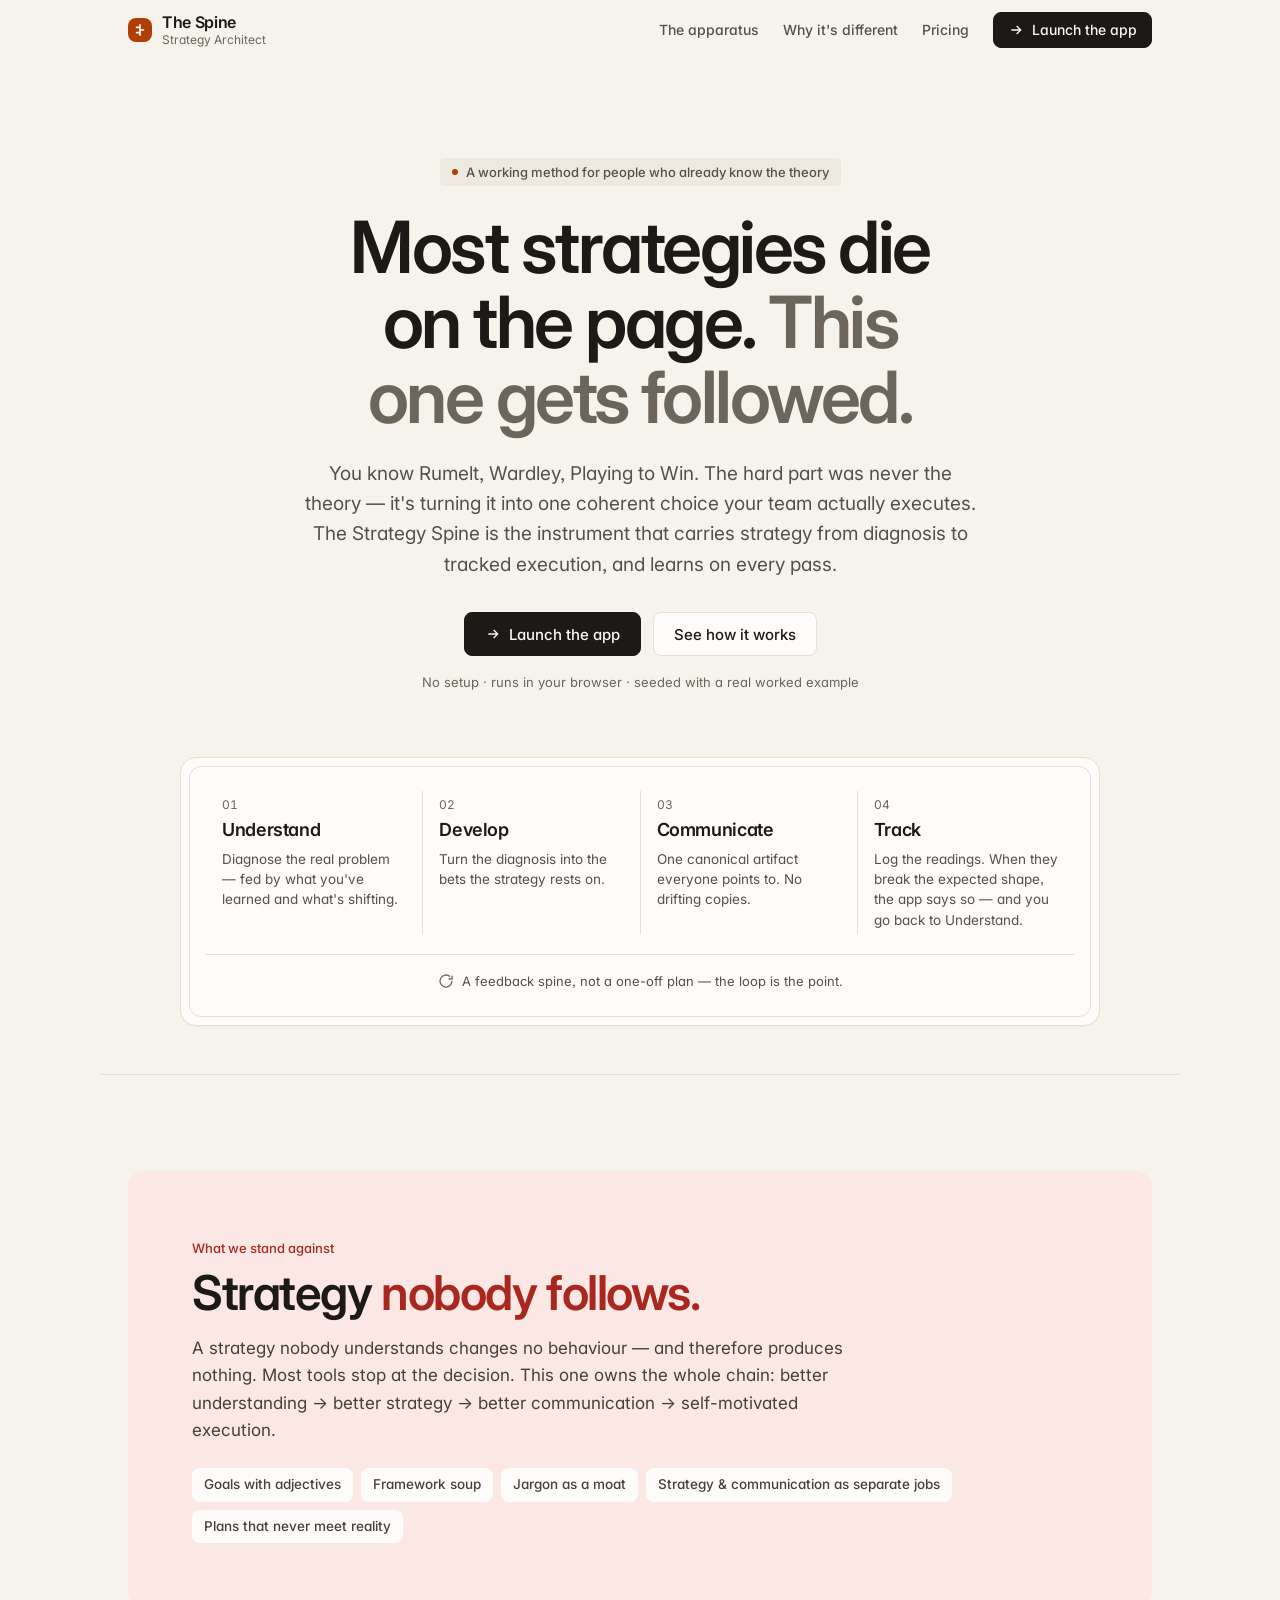
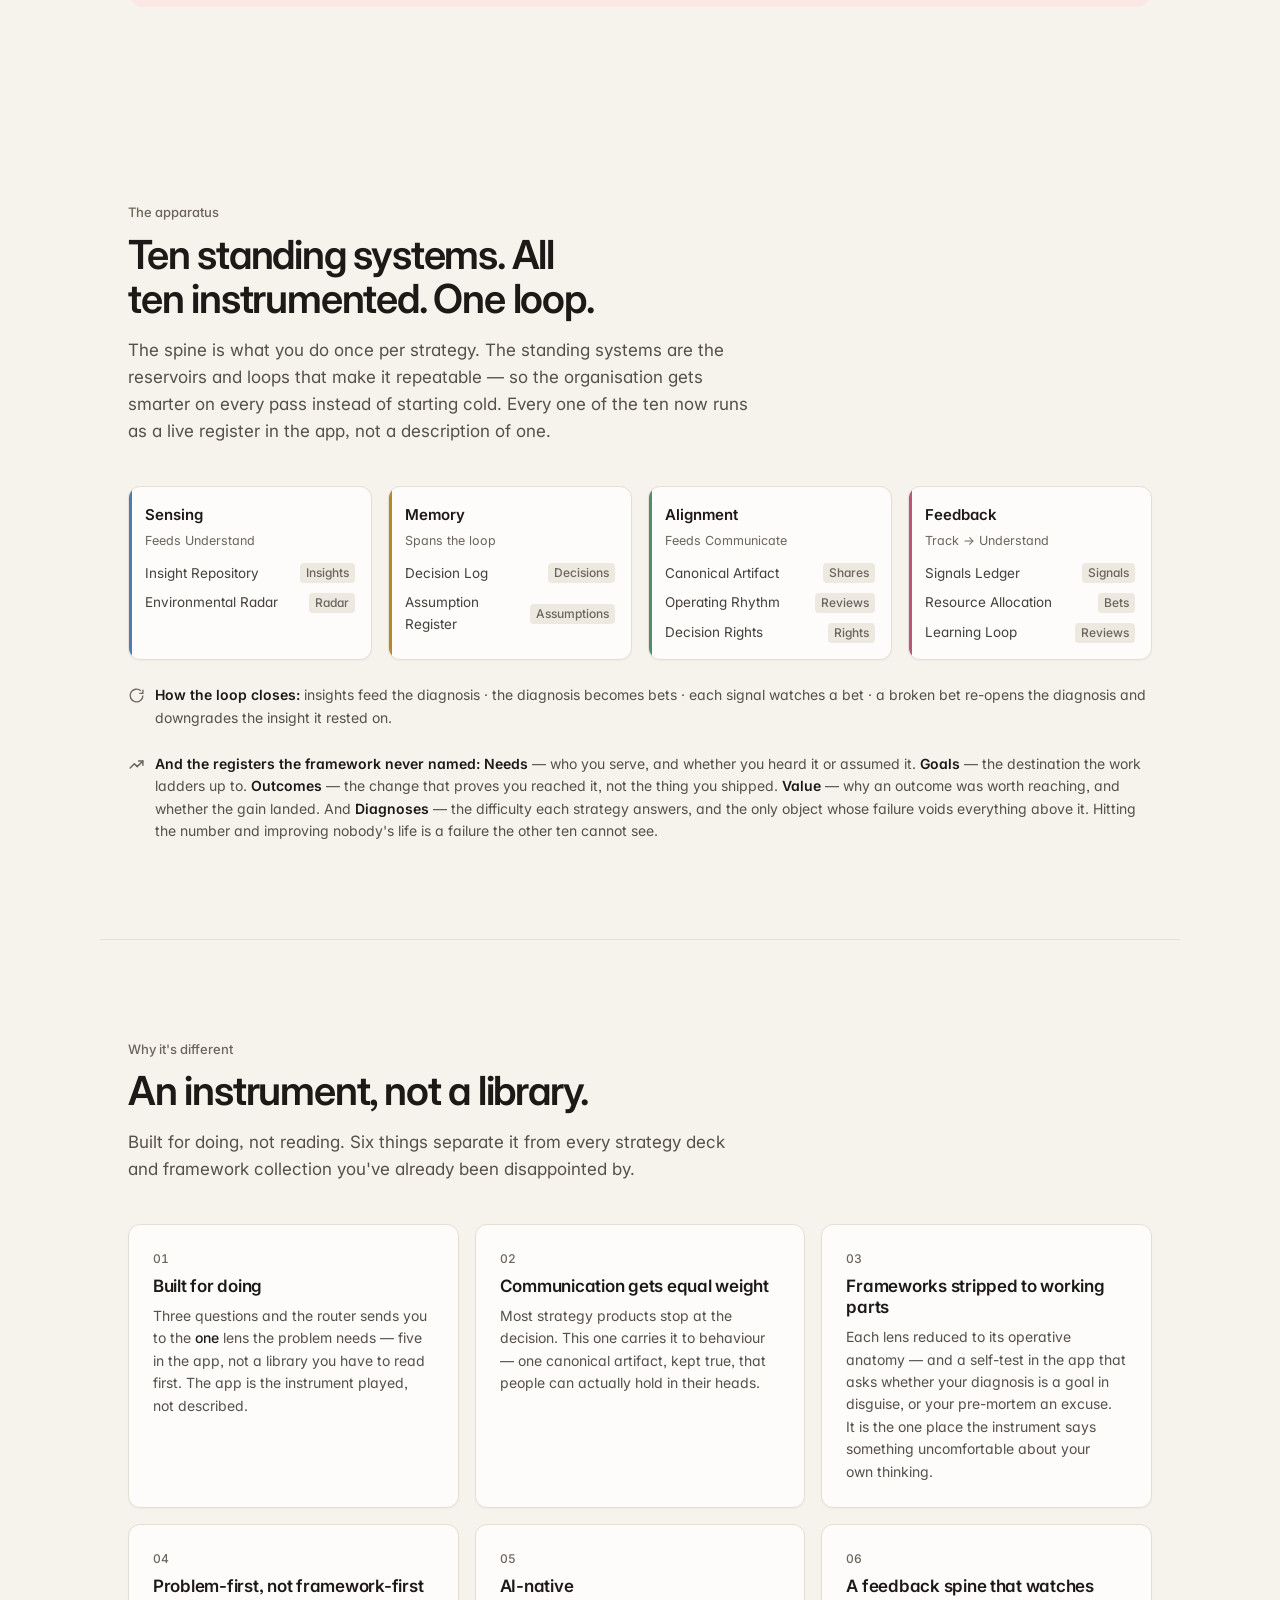
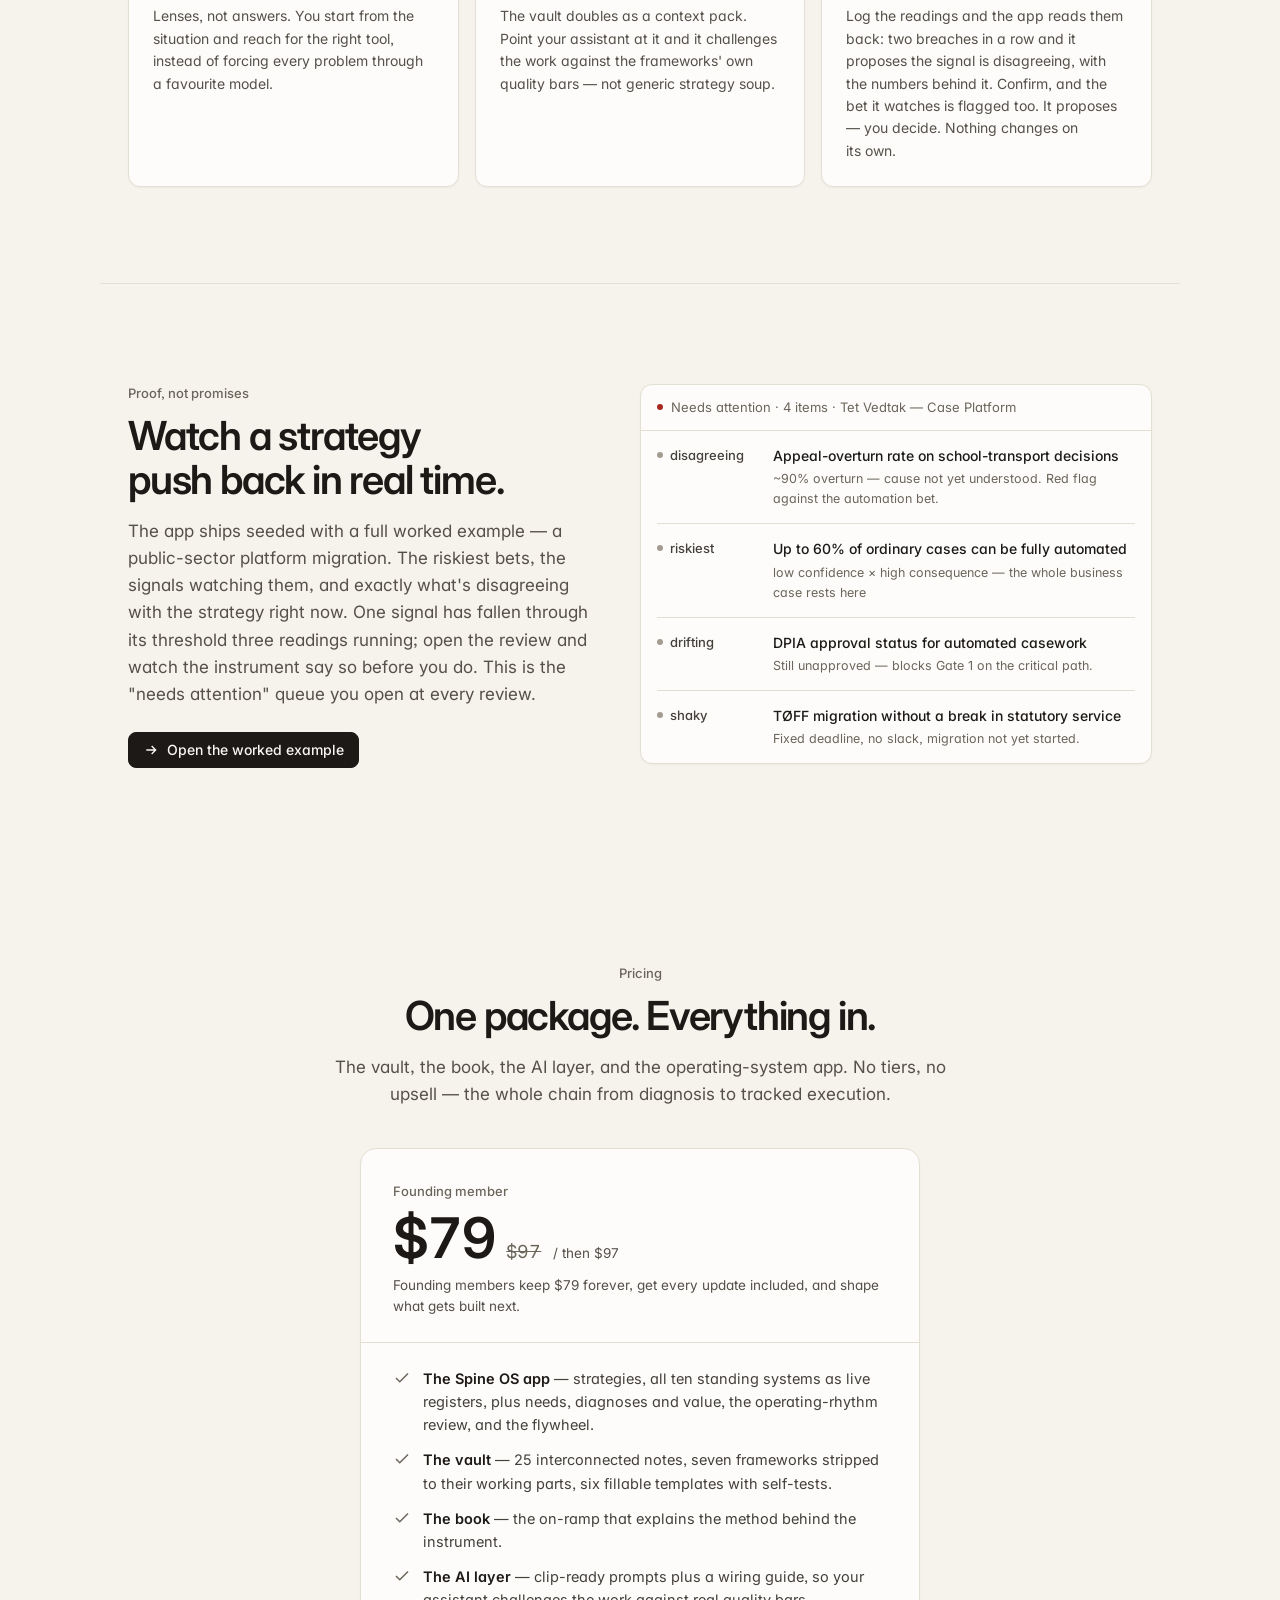
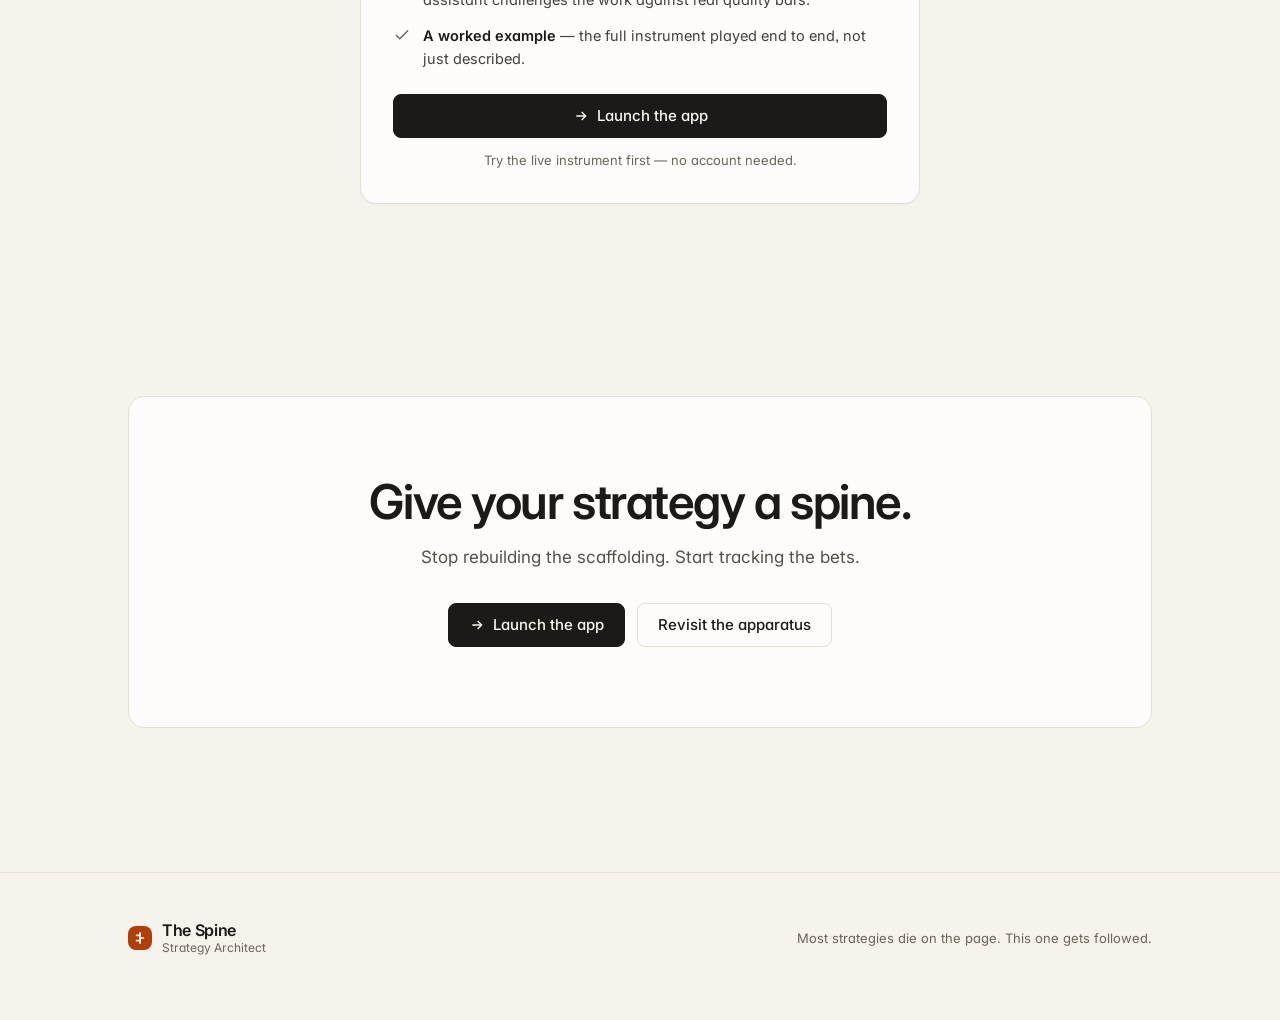
==== commit 74a69acf: "Redesign etter Studio Operator: papir-tokens, ink-knapper, oransje som sted, nøkkeltall som definisj" ====
--- a/index.html
+++ b/index.html
@@ -2,269 +2,179 @@
 <html lang="en">
 <head>
 <meta charset="UTF-8" />
-<meta name="theme-color" content="#080C14" />
-<script>
-/* Tema: lagret valg, ellers mørkt. Settes før CSS for å unngå blink. */
-(function(){var t;try{t=localStorage.getItem("spine.theme")}catch(e){}
-if(t!=="light"&&t!=="dark")t="dark";document.documentElement.setAttribute("data-theme",t);
-var m=document.querySelector('meta[name="theme-color"]');if(m)m.content=t==="dark"?"#080C14":"#F6F3EC";})();
-</script>
+<meta name="theme-color" content="#F6F3EC" />
 <meta name="viewport" content="width=device-width, initial-scale=1.0" />
 <title>The Strategy Spine — Most strategies die on the page. This one gets followed.</title>
 <link rel="preconnect" href="https://fonts.googleapis.com" />
 <link rel="preconnect" href="https://fonts.gstatic.com" crossorigin />
-<link href="https://fonts.googleapis.com/css2?family=Newsreader:ital,opsz,wght@0,6..72,400;0,6..72,500;0,6..72,600;1,6..72,500;1,6..72,600&family=Inter:wght@400;500;600;700&family=JetBrains+Mono:wght@400;500&display=swap" rel="stylesheet" />
+<link href="https://fonts.googleapis.com/css2?family=Inter:wght@400;500;600&display=swap" rel="stylesheet" />
+<link rel="stylesheet" href="spine-tokens.css" />
 <style>
-:root{
-  --bg:#F6F3EC; --bg-2:#FBF9F4; --panel:#FFFFFF;
-  --ink:#1C1A16; --ink-2:#56524A; --ink-3:#8C877C;
-  --line:#E4DFD3; --line-2:#EFEBE1;
-  --accent:#234E42; --accent-soft:#E6EEE9; --accent-ink:#1A3B32;
-  --sense:#3A6EA5; --mem:#B07B2E; --align:#2E7D5B; --feed:#B14A6B;
-  --val:#6F7A2E;
-  --bad:#B23A3A; --warn:#B07B2E; --good:#2E7D5B;
-  --ink-inv:#FFFFFF;
-  --bad-bg:#F7E7E5; --warn-bg:#F7EFE1; --good-bg:#E7F1EB;
-  --font-serif:"Newsreader","Fraunces",Georgia,serif;
-  --font-sans:"Inter",-apple-system,BlinkMacSystemFont,"Segoe UI",system-ui,sans-serif;
-  --font-mono:"JetBrains Mono",ui-monospace,monospace;
-  --r-lg:24px; --r-md:16px; --r-sm:10px;
-  --shadow:0 1px 2px rgba(40,34,20,.04), 0 10px 30px -14px rgba(40,34,20,.16);
-  --shadow-lg:0 2px 4px rgba(40,34,20,.05), 0 30px 60px -24px rgba(40,34,20,.24);
-}
 *{box-sizing:border-box;margin:0;padding:0}
 html{scroll-behavior:smooth}
-body{background:var(--bg);color:var(--ink);font-family:var(--font-sans);font-size:16px;line-height:1.6;-webkit-font-smoothing:antialiased;position:relative;overflow-x:hidden}
-body::before{content:"";position:fixed;inset:0;pointer-events:none;z-index:0;background-image:url("data:image/svg+xml,%3Csvg xmlns='http://www.w3.org/2000/svg' width='160' height='160'%3E%3Cfilter id='n'%3E%3CfeTurbulence type='fractalNoise' baseFrequency='0.9' numOctaves='2'/%3E%3C/filter%3E%3Crect width='100%25' height='100%25' filter='url(%23n)' opacity='0.025'/%3E%3C/svg%3E")}
-.serif{font-family:var(--font-serif);font-weight:400}
-.mono{font-family:var(--font-mono);font-variant-numeric:tabular-nums}
+body{background:var(--canvas);color:var(--ink-2);font-family:var(--font-sans);font-size:16px;line-height:1.6;font-feature-settings:"cv11","ss03";-webkit-font-smoothing:antialiased;overflow-x:hidden}
+.serif{font-weight:600;letter-spacing:-.02em}
 a{color:inherit;text-decoration:none}
-:focus-visible{outline:2px solid var(--accent);outline-offset:3px;border-radius:6px}
-.wrap{max-width:1080px;margin:0 auto;padding:0 28px;position:relative;z-index:1}
-.eyebrow{font-size:12px;letter-spacing:.18em;text-transform:uppercase;color:var(--accent);font-weight:600}
-
-/* buttons */
-.btn{display:inline-flex;align-items:center;gap:9px;border:1px solid var(--line);background:var(--panel);color:var(--ink);padding:13px 20px;border-radius:var(--r-sm);font-weight:600;font-size:15px;box-shadow:var(--shadow);transition:transform .14s cubic-bezier(.2,.8,.2,1),border-color .15s,background .15s}
-.btn:hover{border-color:var(--ink-3);transform:translateY(-1px)}
-.btn:active{transform:translateY(0)}
-.btn svg{width:17px;height:17px}
-.btn.pri{background:var(--accent);color:var(--ink-inv);border-color:var(--accent)}
-.btn.pri:hover{background:var(--accent-ink);border-color:var(--accent-ink)}
-.btn.lg{padding:15px 26px;font-size:16px}
+::selection{background:var(--accent-tint);color:var(--ink)}
+:focus-visible{outline:2px solid var(--ink-2);outline-offset:2px;border-radius:var(--r-chip)}
+.wrap{max-width:1080px;margin:0 auto;padding:0 28px}
+.eyebrow{font-size:13px;color:var(--ink-4);font-weight:500}
+
+/* knapper: ink er eneste fyll */
+.btn{display:inline-flex;align-items:center;justify-content:center;gap:8px;height:36px;padding:0 14px;border:1px solid var(--line);background:var(--surface);color:var(--ink);border-radius:var(--r-btn);font-weight:500;font-size:14px;line-height:1;white-space:nowrap;
+  transition:background-color var(--t) ease,border-color var(--t) ease,transform var(--t) var(--ease)}
+.btn:hover{border-color:var(--ink-5);background:var(--canvas)}
+.btn:active{transform:scale(.97)}
+.btn svg{width:16px;height:16px;flex:none}
+.btn.pri{background:var(--action);color:var(--on-action);border-color:var(--action)}
+.btn.pri:hover{background:var(--action-hover);border-color:var(--action-hover)}
+.btn.lg{height:44px;padding:0 20px;font-size:15px}
 
 /* nav */
-nav{position:sticky;top:0;z-index:20;backdrop-filter:blur(10px);background:color-mix(in srgb,var(--bg) 84%,transparent);border-bottom:1px solid transparent;transition:border-color .3s}
+nav{position:sticky;top:0;z-index:20;background:var(--canvas);border-bottom:1px solid transparent;transition:border-color var(--t) ease}
 nav.scrolled{border-color:var(--line)}
-.nav-in{display:flex;align-items:center;gap:18px;padding:15px 28px;max-width:1080px;margin:0 auto}
-.brand{display:flex;flex-direction:column;line-height:1}
-.brand .ey{font-size:9.5px;letter-spacing:.2em;text-transform:uppercase;color:var(--ink-3);font-weight:600}
-.brand .nm{font-family:var(--font-serif);font-size:24px;margin-top:2px}
-.brand .nm b{color:var(--accent);font-style:italic}
-.nav-links{margin-left:auto;display:flex;align-items:center;gap:26px}
-.nav-links a{font-size:14px;font-weight:500;color:var(--ink-2)}
-.nav-links a:hover{color:var(--ink)}
+.nav-in{display:flex;align-items:center;gap:16px;padding:12px 28px;max-width:1080px;margin:0 auto}
+.brand{display:flex;align-items:center;gap:10px}
+.brand .mk{width:24px;height:24px;flex:none;border-radius:var(--r-btn);background:var(--accent);display:grid;place-items:center;color:#fff}
+.brand .mk svg{width:14px;height:14px}
+.brand .wm{display:flex;flex-direction:column}
+.brand .nm{font-size:16px;line-height:1.2;font-weight:600;letter-spacing:-.02em;color:var(--ink);white-space:nowrap}
+.brand .nm b{font-weight:600;color:inherit}
+.brand .ey{font-size:12px;line-height:1.3;color:var(--ink-4)}
+.nav-links{margin-left:auto;display:flex;align-items:center;gap:24px}
+.nav-links a:not(.btn){font-size:14px;font-weight:500;color:var(--ink-3);transition:color var(--t) ease}
+.nav-links a:not(.btn):hover{color:var(--ink)}
 @media(max-width:720px){.nav-links a.hideable{display:none}}
 
 /* hero */
-.hero{padding:74px 0 30px;text-align:center}
-.hero .tag{display:inline-flex;align-items:center;gap:8px;font-size:13px;font-weight:600;color:var(--accent-ink);background:var(--accent-soft);padding:6px 14px;border-radius:30px;margin-bottom:26px}
-.hero .tag .dot{width:7px;height:7px;border-radius:50%;background:var(--accent)}
-.hero h1{font-family:var(--font-serif);font-weight:400;font-size:clamp(44px,7vw,82px);line-height:1.02;letter-spacing:-.01em;text-wrap:balance;max-width:16ch;margin:0 auto}
-.hero h1 em{font-style:italic;color:var(--accent)}
-.hero .sub{font-size:clamp(17px,2.2vw,21px);color:var(--ink-2);max-width:56ch;margin:22px auto 0;text-wrap:pretty}
-.hero .cta{display:flex;gap:13px;justify-content:center;margin-top:34px;flex-wrap:wrap}
-.hero .micro{margin-top:18px;font-size:13px;color:var(--ink-3)}
+.hero{padding:96px 0 48px;text-align:center}
+.hero .tag{display:inline-flex;align-items:center;gap:8px;font-size:13px;font-weight:500;color:var(--ink-3);background:var(--well);padding:0 12px;line-height:28px;border-radius:var(--r-chip);margin-bottom:24px}
+.hero .tag .dot{width:6px;height:6px;border-radius:50%;background:var(--accent)}
+.hero h1{font-weight:600;font-size:clamp(40px,6.4vw,72px);line-height:1.04;letter-spacing:-.035em;color:var(--ink);text-wrap:balance;max-width:16ch;margin:0 auto}
+.hero h1 em{font-style:normal;color:var(--ink-4)}
+.hero .sub{font-size:clamp(16px,2vw,19px);color:var(--ink-3);max-width:56ch;margin:24px auto 0;text-wrap:pretty}
+.hero .cta{display:flex;gap:12px;justify-content:center;margin-top:32px;flex-wrap:wrap}
+.hero .micro{margin-top:16px;font-size:13px;color:var(--ink-4)}
 
 /* spine ribbon */
-.ribbon{margin:50px auto 0;max-width:920px}
-.ribbon-card{background:var(--panel);border:1px solid var(--line);border-radius:var(--r-lg);box-shadow:var(--shadow-lg);padding:10px}
-.ribbon-inner{border:1px solid var(--line-2);border-radius:calc(var(--r-lg) - 8px);background:linear-gradient(180deg,var(--bg-2),var(--panel));padding:26px 24px}
+.ribbon{margin:64px auto 0;max-width:920px}
+.ribbon-card{background:var(--surface);border:1px solid var(--line);border-radius:var(--r-composer);box-shadow:var(--hairline);padding:8px}
+.ribbon-inner{border:1px solid var(--line);border-radius:var(--r-card);background:var(--surface);padding:24px 16px}
 .flow{display:flex;align-items:stretch;gap:0;flex-wrap:wrap}
-.fstep{flex:1;min-width:130px;padding:6px 16px;position:relative;text-align:left}
-.fstep + .fstep{border-left:1px solid var(--line-2)}
-.fstep .n{font-family:var(--font-mono);font-size:11px;color:var(--ink-3)}
-.fstep .t{font-family:var(--font-serif);font-size:25px;margin:2px 0 4px}
-.fstep .d{font-size:13px;color:var(--ink-2);line-height:1.45}
-.loopline{margin-top:18px;display:flex;align-items:center;gap:9px;font-size:13px;color:var(--accent-ink);justify-content:center}
-.loopline svg{width:16px;height:16px;color:var(--accent)}
-
-/* sections */
-section{padding:80px 0;position:relative;z-index:1}
+.fstep{flex:1;min-width:130px;padding:4px 16px;position:relative;text-align:left}
+.fstep + .fstep{border-left:1px solid var(--line)}
+.fstep .n{font-size:12px;color:var(--ink-4);font-variant-numeric:tabular-nums}
+.fstep .t{font-size:18px;margin:2px 0 4px;color:var(--ink)}
+.fstep .d{font-size:13.5px;color:var(--ink-3);line-height:1.5}
+.loopline{margin-top:20px;padding-top:16px;border-top:1px solid var(--line);display:flex;align-items:center;gap:8px;font-size:13px;color:var(--ink-3);justify-content:center}
+.loopline svg{width:16px;height:16px;color:var(--ink-4)}
+
+/* seksjoner: 48px mellom blokker, romslig mellom seksjoner */
+section{padding:96px 0;position:relative}
 .sec-head{max-width:62ch}
-.sec-head h2{font-family:var(--font-serif);font-weight:400;font-size:clamp(30px,4.5vw,46px);line-height:1.06;letter-spacing:-.01em;text-wrap:balance}
-.sec-head p{color:var(--ink-2);margin-top:14px;font-size:17px;text-wrap:pretty}
+.sec-head h2{font-weight:600;font-size:clamp(28px,4vw,40px);line-height:1.1;letter-spacing:-.03em;color:var(--ink);text-wrap:balance;margin-top:8px}
+.sec-head p{color:var(--ink-3);margin-top:16px;font-size:17px;text-wrap:pretty}
 .divider{height:1px;background:var(--line);max-width:1080px;margin:0 auto}
 
-/* enemy */
-.enemy{background:var(--ink);color:#F1EEE6;border-radius:var(--r-lg);padding:clamp(34px,6vw,64px);position:relative;overflow:hidden}
-.enemy::after{content:"";position:absolute;inset:0;background:radial-gradient(120% 90% at 100% 0%,rgba(178,58,58,.14),transparent 60%);pointer-events:none}
-.enemy .eyebrow{color:#D98C8C}
-.enemy h2{font-family:var(--font-serif);font-weight:400;font-size:clamp(30px,5vw,52px);line-height:1.05;margin-top:14px;max-width:18ch;text-wrap:balance}
-.enemy h2 em{font-style:italic;color:#E9A6A6}
-.enemy p{color:#C9C4B8;margin-top:18px;max-width:60ch;font-size:17px}
-.enemy .list{display:flex;flex-wrap:wrap;gap:10px;margin-top:26px}
-.enemy .list span{font-size:13.5px;font-weight:500;color:#E6E1D6;border:1px solid rgba(241,238,230,.18);border-radius:30px;padding:7px 15px}
-
-/* apparatus grid */
-.fam-row{display:grid;grid-template-columns:repeat(4,1fr);gap:14px;margin-top:36px}
-.fam{padding:20px;border-radius:var(--r-md);border:1px solid var(--line);background:var(--panel);box-shadow:var(--shadow)}
-.fam .dot{width:11px;height:11px;border-radius:50%;display:inline-block}
-.fam h4{font-size:12px;letter-spacing:.08em;text-transform:uppercase;font-weight:700;margin:9px 0 4px;display:flex;align-items:center;gap:8px}
-.fam .feeds{font-size:12px;color:var(--ink-3);margin-bottom:12px}
-.fam ul{list-style:none;display:flex;flex-direction:column;gap:7px}
-.fam li{font-size:13.5px;color:var(--ink);display:flex;align-items:center;gap:8px}
-.fam li .reg{margin-left:auto;font-size:9.5px;letter-spacing:.06em;text-transform:uppercase;color:var(--accent-ink);background:var(--accent-soft);border-radius:5px;padding:1px 6px;font-weight:600}
-.reg-line{margin-top:18px;font-size:14px;color:var(--ink-2);display:flex;align-items:center;gap:10px}
-.reg-line b{color:var(--ink)}
-
-/* differentiators */
-.diff-grid{display:grid;grid-template-columns:repeat(3,1fr);gap:16px;margin-top:38px}
-.diff{padding:24px;border-radius:var(--r-md);border:1px solid var(--line);background:var(--bg-2);transition:transform .16s,box-shadow .18s,border-color .18s}
-.diff:hover{transform:translateY(-3px);box-shadow:var(--shadow-lg);border-color:var(--ink-3)}
-.diff .ix{font-family:var(--font-mono);font-size:12px;color:var(--accent);font-weight:500}
-.diff h3{font-size:18px;margin:10px 0 7px;line-height:1.2;letter-spacing:-.01em}
-.diff p{font-size:14px;color:var(--ink-2);line-height:1.55;text-wrap:pretty}
-
-/* proof */
-.proof{display:grid;grid-template-columns:.95fr 1.05fr;gap:34px;align-items:center}
-.proof-card{background:var(--panel);border:1px solid var(--line);border-radius:var(--r-lg);box-shadow:var(--shadow-lg);overflow:hidden}
-.proof-card .ph{padding:16px 20px;border-bottom:1px solid var(--line-2);display:flex;align-items:center;gap:9px;font-size:13px;color:var(--ink-3)}
-.proof-card .ph .d{width:9px;height:9px;border-radius:50%}
-.proof-card .pb{padding:8px 20px 18px}
-.prow{display:flex;gap:12px;align-items:flex-start;padding:13px 0;border-bottom:1px dashed var(--line)}
+/* fiendebildet: en fremheving i danger-tint, ikke en mørk flate */
+.enemy{background:var(--danger-tint);color:var(--danger);border-radius:var(--r-composer);padding:clamp(32px,6vw,64px)}
+.enemy .eyebrow{color:var(--danger)}
+.enemy h2{font-weight:600;font-size:clamp(28px,4.4vw,48px);line-height:1.06;letter-spacing:-.03em;margin-top:8px;max-width:18ch;text-wrap:balance;color:var(--ink)}
+.enemy h2 em{font-style:normal;color:var(--danger)}
+.enemy p{color:var(--ink-2);margin-top:16px;max-width:60ch;font-size:17px}
+.enemy .list{display:flex;flex-wrap:wrap;gap:8px;margin-top:24px}
+.enemy .list span{font-size:13.5px;font-weight:500;color:var(--ink-2);background:var(--surface);border-radius:var(--r-btn);padding:6px 12px}
+
+/* apparat */
+.fam-row{display:grid;grid-template-columns:repeat(4,1fr);gap:16px;margin-top:40px}
+.fam{padding:16px;border-radius:var(--r-card);border:1px solid var(--line);background:var(--surface);box-shadow:var(--hairline);position:relative;overflow:hidden}
+.fam::before{content:"";position:absolute;left:0;top:0;bottom:0;width:3px;background:var(--fc,var(--line))}
+.fam .dot{display:none}
+.fam h4{font-size:15px;font-weight:600;color:var(--ink);margin:0 0 4px}
+.fam .feeds{font-size:12.5px;color:var(--ink-4);margin-bottom:12px}
+.fam ul{list-style:none;display:flex;flex-direction:column;gap:8px}
+.fam li{font-size:13.5px;color:var(--ink-2);display:flex;align-items:center;gap:8px}
+.fam li .reg{margin-left:auto;font-size:12px;color:var(--ink-4);background:var(--well);border-radius:var(--r-chip);padding:0 6px;line-height:20px;font-weight:500}
+.reg-line{margin-top:24px;font-size:14px;color:var(--ink-3);display:flex;align-items:flex-start;gap:10px}
+.reg-line svg{flex:none;margin-top:3px;stroke:var(--ink-4)}
+.reg-line b{color:var(--ink);font-weight:600}
+
+/* forskjeller */
+.diff-grid{display:grid;grid-template-columns:repeat(3,1fr);gap:16px;margin-top:40px}
+.diff{padding:24px;border-radius:var(--r-card);border:1px solid var(--line);background:var(--surface);box-shadow:var(--hairline);transition:border-color var(--t) ease}
+.diff:hover{border-color:var(--ink-5)}
+.diff .ix{font-size:12px;color:var(--ink-4);font-weight:500;font-variant-numeric:tabular-nums}
+.diff h3{font-size:17px;font-weight:600;letter-spacing:-.015em;color:var(--ink);margin:8px 0 8px;line-height:1.25}
+.diff p{font-size:14px;color:var(--ink-3);line-height:1.6;text-wrap:pretty}
+.diff em{font-style:normal;color:var(--ink);font-weight:500}
+
+/* bevis */
+.proof{display:grid;grid-template-columns:.95fr 1.05fr;gap:48px;align-items:center}
+.proof-card{background:var(--surface);border:1px solid var(--line);border-radius:var(--r-card);box-shadow:var(--hairline);overflow:hidden}
+.proof-card .ph{padding:12px 16px;border-bottom:1px solid var(--line);display:flex;align-items:center;gap:8px;font-size:13px;color:var(--ink-4)}
+.proof-card .ph .d{width:6px;height:6px;border-radius:50%}
+.proof-card .pb{padding:0 16px}
+.prow{display:flex;gap:12px;align-items:flex-start;padding:14px 0;border-bottom:1px solid var(--line)}
 .prow:last-child{border-bottom:none}
-.prow .badge{font-size:10.5px;font-weight:600;padding:2px 9px;border-radius:20px;white-space:nowrap;margin-top:2px}
-.b-bad{color:var(--bad);background:var(--bad-bg)}.b-warn{color:var(--warn);background:var(--warn-bg)}.b-good{color:var(--good);background:var(--good-bg)}
-.prow .pt{font-size:13.5px;color:var(--ink)}
-.prow .pm{font-size:12px;color:var(--ink-3);margin-top:2px}
-
-/* pricing */
+.prow .badge{--mk:var(--ink-5);display:inline-flex;align-items:center;gap:7px;font-size:13px;font-weight:500;color:var(--ink-2);white-space:nowrap;line-height:20px;min-width:104px}
+.prow .badge::before{content:"";width:6px;height:6px;border-radius:50%;background:var(--mk);flex:none}
+.b-bad{--mk:var(--danger)}.b-warn{--mk:var(--warning)}.b-good{--mk:var(--success)}
+.prow .pt{font-size:14px;font-weight:500;color:var(--ink)}
+.prow .pm{font-size:12.5px;color:var(--ink-4);margin-top:2px}
+
+/* pris */
 .price-wrap{display:flex;justify-content:center;margin-top:40px}
-.price{width:min(560px,100%);background:var(--panel);border:1px solid var(--line);border-radius:var(--r-lg);box-shadow:var(--shadow-lg);overflow:hidden}
-.price .pt{padding:28px 30px 22px;border-bottom:1px solid var(--line-2);background:linear-gradient(180deg,var(--bg-2),var(--panel))}
-.price .pt .tier{font-size:12px;letter-spacing:.14em;text-transform:uppercase;color:var(--accent);font-weight:600}
-.price .pt .amt{display:flex;align-items:baseline;gap:11px;margin-top:8px}
-.price .pt .amt .now{font-family:var(--font-serif);font-size:60px;line-height:1}
-.price .pt .amt .was{font-size:18px;color:var(--ink-3);text-decoration:line-through}
-.price .pt .amt .after{font-size:13.5px;color:var(--ink-2)}
-.price .pt .note{font-size:13.5px;color:var(--ink-2);margin-top:8px}
-.price .pl{padding:22px 30px 8px;display:grid;gap:11px}
-.price .pl .row{display:flex;gap:11px;align-items:flex-start;font-size:14.5px}
-.price .pl .row svg{width:18px;height:18px;color:var(--accent);flex:none;margin-top:2px}
-.price .pl .row b{font-weight:600}
-.price .pf{padding:18px 30px 28px}
-.price .pf .btn{width:100%;justify-content:center}
-.price .pf .micro{text-align:center;font-size:12.5px;color:var(--ink-3);margin-top:12px}
-
-/* final cta */
-.final{text-align:center;background:linear-gradient(180deg,var(--bg-2),var(--accent-soft));border-radius:var(--r-lg);padding:clamp(40px,7vw,80px) 28px;border:1px solid var(--line)}
-.final h2{font-family:var(--font-serif);font-weight:400;font-size:clamp(32px,5vw,56px);line-height:1.03;text-wrap:balance;max-width:18ch;margin:0 auto}
-.final p{color:var(--ink-2);margin-top:16px;font-size:18px}
-.final .cta{margin-top:30px;display:flex;gap:13px;justify-content:center;flex-wrap:wrap}
-
-footer{padding:46px 0 60px;border-top:1px solid var(--line);margin-top:60px}
-.foot-in{display:flex;gap:18px;align-items:center;flex-wrap:wrap;color:var(--ink-3);font-size:13px}
-.foot-in .brand .nm{font-size:20px}
+.price{width:min(560px,100%);background:var(--surface);border:1px solid var(--line);border-radius:var(--r-composer);box-shadow:var(--hairline);overflow:hidden}
+.price .pt{padding:32px 32px 24px;border-bottom:1px solid var(--line)}
+.price .pt .tier{font-size:13px;color:var(--ink-4);font-weight:500}
+.price .pt .amt{display:flex;align-items:baseline;gap:12px;margin-top:8px}
+.price .pt .amt .now{font-size:56px;line-height:1;color:var(--ink);font-weight:600;letter-spacing:-.04em;font-variant-numeric:tabular-nums}
+.price .pt .amt .was{font-size:18px;color:var(--ink-4);text-decoration:line-through;font-variant-numeric:tabular-nums}
+.price .pt .amt .after{font-size:13.5px;color:var(--ink-3)}
+.price .pt .note{font-size:13.5px;color:var(--ink-3);margin-top:8px}
+.price .pl{padding:24px 32px 8px;display:grid;gap:12px}
+.price .pl .row{display:flex;gap:12px;align-items:flex-start;font-size:14.5px;color:var(--ink-2)}
+.price .pl .row svg{width:18px;height:18px;color:var(--ink-4);flex:none;margin-top:2px}
+.price .pl .row b{font-weight:600;color:var(--ink)}
+.price .pf{padding:16px 32px 32px}
+.price .pf .btn{width:100%}
+.price .pf .micro{text-align:center;font-size:13px;color:var(--ink-4);margin-top:12px}
+
+/* avslutning */
+.final{text-align:center;background:var(--surface);border-radius:var(--r-composer);padding:clamp(40px,7vw,80px) 28px;border:1px solid var(--line)}
+.final h2{font-weight:600;font-size:clamp(30px,4.6vw,48px);line-height:1.06;letter-spacing:-.03em;color:var(--ink);text-wrap:balance;max-width:18ch;margin:0 auto}
+.final p{color:var(--ink-3);margin-top:16px;font-size:17px}
+.final .cta{margin-top:32px;display:flex;gap:12px;justify-content:center;flex-wrap:wrap}
+
+footer{padding:48px 0 64px;border-top:1px solid var(--line);margin-top:48px}
+.foot-in{display:flex;gap:16px;align-items:center;flex-wrap:wrap;color:var(--ink-4);font-size:13px}
 .foot-in .sp{flex:1}
 
 @media(max-width:860px){.fam-row{grid-template-columns:1fr 1fr}.diff-grid{grid-template-columns:1fr 1fr}.proof{grid-template-columns:1fr;gap:24px}}
-@media(max-width:560px){.fam-row{grid-template-columns:1fr}.diff-grid{grid-template-columns:1fr}.fstep + .fstep{border-left:none;border-top:1px solid var(--line-2);margin-top:4px;padding-top:14px}}
-
-/* reveal */
-.reveal{opacity:0;transform:translateY(16px);transition:opacity .7s cubic-bezier(.2,.8,.2,1),transform .7s cubic-bezier(.2,.8,.2,1)}
+@media(max-width:560px){
+  section{padding:64px 0}
+  .fam-row{grid-template-columns:1fr}.diff-grid{grid-template-columns:1fr}
+  .fstep + .fstep{border-left:none;border-top:1px solid var(--line);margin-top:4px;padding-top:16px}
+  .nav-in{padding:12px 16px;gap:12px}
+  .nav-links{gap:12px}
+  .hero{padding:64px 0 32px}
+}
+
+/* avsløring ved scroll */
+.reveal{opacity:0;transform:translateY(12px);transition:opacity .5s var(--ease),transform .5s var(--ease)}
 .reveal.in{opacity:1;transform:none}
 @media(prefers-reduced-motion:reduce){.reveal{opacity:1;transform:none;transition:none}}
-
-:root[data-theme="dark"]{
-  color-scheme:dark;
-  --bg:#080C14; --bg-2:#0B1120; --panel:#0F172A; --panel-2:#1E293B; --inset:#151E2E;
-  --ink:#F8FAFC; --ink-2:#94A3B8; --ink-3:#64748B; --ink-inv:#080C14;
-  --line:rgba(255,255,255,.08); --line-2:rgba(255,255,255,.05); --line-3:rgba(255,255,255,.12);
-  --accent:#10B981; --accent-soft:rgba(16,185,129,.12); --accent-ink:#34D399; --accent-line:rgba(52,211,153,.4);
-  --good:#10B981; --good-bg:rgba(16,185,129,.12); --good-line:rgba(16,185,129,.3);
-  --warn:#F59E0B; --warn-bg:rgba(245,158,11,.12); --warn-line:rgba(245,158,11,.3);
-  --bad:#F43F5E;  --bad-bg:rgba(244,63,94,.12);  --bad-line:rgba(244,63,94,.3);
-  --mute:#94A3B8; --mute-bg:rgba(100,116,139,.15);
-  --font-serif:"Newsreader","Fraunces",Georgia,serif;
-  --font-sans:"Inter",-apple-system,BlinkMacSystemFont,"Segoe UI",system-ui,sans-serif;
-  --font-mono:"JetBrains Mono",ui-monospace,monospace;
-  --shadow:inset 0 1px 0 rgba(255,255,255,.03), 0 1px 2px rgba(0,0,0,.35), 0 10px 28px -14px rgba(0,0,0,.7);
-  --shadow-lg:inset 0 1px 0 rgba(255,255,255,.04), 0 2px 6px rgba(0,0,0,.4), 0 28px 60px -22px rgba(0,0,0,.85);
-  --scrim:rgba(2,6,14,.62);
-  --sense:#60A5FA; --mem:#FBBF24; --align:#34D399; --feed:#F472B6; --val:#BACB5E;
-  --r-lg:20px; --r-md:16px;
-}
-
-/* Temabryter */
-.theme-tgl{flex:none;display:grid;place-items:center;width:36px;height:36px;border-radius:10px;cursor:pointer;
-  border:1px solid var(--line);background:var(--panel);color:var(--ink-2);transition:color .15s,border-color .15s,background .15s}
-.theme-tgl:hover{color:var(--ink);border-color:var(--ink-3)}
-.theme-tgl svg{width:17px;height:17px;grid-area:1/1;transition:opacity .2s,transform .3s cubic-bezier(.2,.8,.2,1)}
-.theme-tgl .i-sun{opacity:0;transform:rotate(-40deg) scale(.7)}
-:root[data-theme="dark"] .theme-tgl .i-sun{opacity:1;transform:none}
-:root[data-theme="dark"] .theme-tgl .i-moon{opacity:0;transform:rotate(40deg) scale(.7)}
-
-.theme-tgl{width:34px;height:34px}
-.brand .nm{white-space:nowrap}
-/* Typografi — felles for begge temaer */
-.eyebrow{font-weight:700;letter-spacing:.14em}
-.brand .nm{font-weight:500;letter-spacing:-.015em}
-.brand .nm b{font-weight:600}
-.hero h1{font-weight:500;letter-spacing:-.025em;line-height:1.04}
-.sec-head h2,.final h2{font-weight:500;letter-spacing:-.02em;line-height:1.1}
-.fstep .t{font-weight:500}
-.enemy h2{font-weight:500;letter-spacing:-.02em;line-height:1.1}
-.price .pt .amt .now{font-weight:500;letter-spacing:-.02em}
-@media(max-width:560px){
-  .nav-in{padding:12px 16px;gap:12px}
-  .nav-links{gap:12px}
-  .nav-links .btn{white-space:nowrap;padding:9px 13px;font-size:13.5px}
-}
-:root[data-theme="dark"] body::before{background-image:radial-gradient(1100px 620px at 50% -12%,rgba(16,185,129,.10),transparent 62%),radial-gradient(800px 500px at 100% 30%,rgba(96,165,250,.05),transparent 60%)}
-:root[data-theme="dark"] ::selection{background:rgba(16,185,129,.28)}
-:root[data-theme="dark"] .eyebrow{color:var(--accent-ink)}
-:root[data-theme="dark"] .brand .nm b{color:var(--ink)}
-:root[data-theme="dark"] .brand .nm b::after{content:"";display:inline-block;width:6px;height:6px;border-radius:50%;background:var(--accent);margin-left:3px;vertical-align:.14em;box-shadow:0 0 10px rgba(52,211,153,.7)}
-:root[data-theme="dark"] nav{background:color-mix(in srgb,var(--bg) 80%,transparent);backdrop-filter:blur(14px) saturate(140%)}
-:root[data-theme="dark"] .btn{border-color:var(--line-3);box-shadow:none}
-:root[data-theme="dark"] .btn:hover{background:var(--panel-2);border-color:rgba(255,255,255,.2)}
-:root[data-theme="dark"] .btn.pri{box-shadow:0 0 0 1px rgba(52,211,153,.25),0 10px 30px -10px rgba(16,185,129,.6)}
-:root[data-theme="dark"] .btn.pri:hover{background:var(--accent-ink);border-color:var(--accent-ink)}
-:root[data-theme="dark"] .hero .tag{border:1px solid var(--good-line)}
-:root[data-theme="dark"] .hero h1 em{color:var(--accent-ink)}
-:root[data-theme="dark"] .ribbon-inner{background:linear-gradient(180deg,rgba(255,255,255,.025),transparent)}
-:root[data-theme="dark"] .loopline{color:var(--accent-ink)}
-:root[data-theme="dark"] .enemy{background:linear-gradient(160deg,#131B2E,#0B1120);border:1px solid var(--bad-line);color:var(--ink)}
-:root[data-theme="dark"] .enemy::after{background:radial-gradient(120% 90% at 100% 0%,rgba(244,63,94,.16),transparent 60%)}
-:root[data-theme="dark"] .enemy .eyebrow{color:#FB7185}
-:root[data-theme="dark"] .enemy h2 em{color:#FB7185}
-:root[data-theme="dark"] .enemy p{color:var(--ink-2)}
-:root[data-theme="dark"] .enemy .list span{color:var(--ink);border-color:rgba(255,255,255,.14);background:rgba(255,255,255,.03)}
-:root[data-theme="dark"] .fam li .reg{border:1px solid var(--good-line)}
-:root[data-theme="dark"] .diff{background:var(--panel)}
-:root[data-theme="dark"] .diff:hover{border-color:var(--line-3);background:var(--panel-2)}
-:root[data-theme="dark"] .diff .ix{color:var(--accent-ink)}
-:root[data-theme="dark"] .prow .badge{border:1px solid transparent}
-:root[data-theme="dark"] .b-bad{border-color:var(--bad-line);color:#FB7185}
-:root[data-theme="dark"] .b-warn{border-color:var(--warn-line);color:#FBBF24}
-:root[data-theme="dark"] .b-good{border-color:var(--good-line);color:var(--accent-ink)}
-:root[data-theme="dark"] .price{border-color:var(--line-3)}
-:root[data-theme="dark"] .price .pt{background:linear-gradient(180deg,rgba(16,185,129,.08),transparent)}
-:root[data-theme="dark"] .price .pt .tier{color:var(--accent-ink)}
-:root[data-theme="dark"] .price .pl .row svg{color:var(--accent-ink)}
-:root[data-theme="dark"] .final{background:radial-gradient(120% 120% at 50% 0%,rgba(16,185,129,.14),transparent 65%),var(--panel);border-color:var(--line-3)}
 </style>
 </head>
 <body>
 <nav id="nav">
   <div class="nav-in">
-    <div class="brand"><span class="ey">Strategy Architect</span><span class="nm serif">The <b>Spine</b></span></div>
+    <div class="brand"><span class="mk" aria-hidden="true"><svg viewBox="0 0 16 16" fill="none" stroke="currentColor" stroke-width="1.8" stroke-linecap="round"><path d="M8 2v12"/><path d="M4 5h4M8 8h4M4 11h4"/></svg></span><span class="wm"><span class="nm">The <b>Spine</b></span><span class="ey">Strategy Architect</span></span></div>
     <div class="nav-links">
       <a href="#apparatus" class="hideable">The apparatus</a>
       <a href="#why" class="hideable">Why it's different</a>
       <a href="#pricing">Pricing</a>
       <a class="btn pri" href="login.html"><svg viewBox="0 0 24 24" fill="none" stroke="currentColor" stroke-width="2"><path d="M5 12h14M13 6l6 6-6 6"/></svg>Launch the app</a>
-      <button class="theme-tgl" type="button" data-theme-toggle aria-label="Bytt tema" title="Bytt mellom lyst og mørkt"><svg class="i-sun" viewBox="0 0 24 24" fill="none" stroke="currentColor" stroke-width="1.8"><circle cx="12" cy="12" r="4"/><path d="M12 2v2M12 20v2M4.9 4.9l1.4 1.4M17.7 17.7l1.4 1.4M2 12h2M20 12h2M4.9 19.1l1.4-1.4M17.7 6.3l1.4-1.4"/></svg><svg class="i-moon" viewBox="0 0 24 24" fill="none" stroke="currentColor" stroke-width="1.8"><path d="M20 14.5A8 8 0 0 1 9.5 4a8 8 0 1 0 10.5 10.5Z"/></svg></button>
     </div>
   </div>
 </nav>
@@ -319,24 +229,24 @@
       <p>The spine is what you do once per strategy. The standing systems are the reservoirs and loops that make it repeatable — so the organisation gets smarter on every pass instead of starting cold. Every one of the ten now runs as a live register in the app, not a description of one.</p>
     </div>
     <div class="fam-row reveal">
-      <div class="fam">
-        <h4><span class="dot" style="background:var(--sense)"></span>Sensing</h4>
+      <div class="fam" style="--fc:var(--st-sense)">
+        <h4>Sensing</h4>
         <div class="feeds">Feeds Understand</div>
         <ul>
           <li>Insight Repository<span class="reg">Insights</span></li>
           <li>Environmental Radar<span class="reg">Radar</span></li>
         </ul>
       </div>
-      <div class="fam">
-        <h4><span class="dot" style="background:var(--mem)"></span>Memory</h4>
+      <div class="fam" style="--fc:var(--st-mem)">
+        <h4>Memory</h4>
         <div class="feeds">Spans the loop</div>
         <ul>
           <li>Decision Log<span class="reg">Decisions</span></li>
           <li>Assumption Register<span class="reg">Assumptions</span></li>
         </ul>
       </div>
-      <div class="fam">
-        <h4><span class="dot" style="background:var(--align)"></span>Alignment</h4>
+      <div class="fam" style="--fc:var(--st-align)">
+        <h4>Alignment</h4>
         <div class="feeds">Feeds Communicate</div>
         <ul>
           <li>Canonical Artifact<span class="reg">Shares</span></li>
@@ -344,8 +254,8 @@
           <li>Decision Rights<span class="reg">Rights</span></li>
         </ul>
       </div>
-      <div class="fam">
-        <h4><span class="dot" style="background:var(--feed)"></span>Feedback</h4>
+      <div class="fam" style="--fc:var(--st-feed)">
+        <h4>Feedback</h4>
         <div class="feeds">Track → Understand</div>
         <ul>
           <li>Signals Ledger<span class="reg">Signals</span></li>
@@ -448,7 +358,7 @@
 
 <footer>
   <div class="wrap foot-in">
-    <div class="brand"><span class="ey">Strategy Architect</span><span class="nm serif">The <b>Spine</b></span></div>
+    <div class="brand"><span class="mk" aria-hidden="true"><svg viewBox="0 0 16 16" fill="none" stroke="currentColor" stroke-width="1.8" stroke-linecap="round"><path d="M8 2v12"/><path d="M4 5h4M8 8h4M4 11h4"/></svg></span><span class="wm"><span class="nm">The <b>Spine</b></span><span class="ey">Strategy Architect</span></span></div>
     <span class="sp"></span>
     <span>Most strategies die on the page. This one gets followed.</span>
   </div>
@@ -460,25 +370,5 @@
 const io=new IntersectionObserver((es)=>es.forEach(e=>{ if(e.isIntersecting){ e.target.classList.add("in"); io.unobserve(e.target);} }),{threshold:.12});
 document.querySelectorAll(".reveal").forEach(n=>io.observe(n));
 </script>
-<script>
-/* Temabryter — delt av app, login og forside. */
-(function(){
-  function set(t){
-    document.documentElement.setAttribute("data-theme",t);
-    try{localStorage.setItem("spine.theme",t)}catch(e){}
-    var m=document.querySelector('meta[name="theme-color"]'); if(m) m.content=t==="dark"?"#080C14":"#F6F3EC";
-    document.querySelectorAll("[data-theme-toggle]").forEach(function(b){
-      b.setAttribute("aria-pressed",t==="dark"?"true":"false");
-      b.setAttribute("aria-label",t==="dark"?"Bytt til lyst tema":"Bytt til mørkt tema");
-      b.title=b.getAttribute("aria-label");
-    });
-  }
-  set(document.documentElement.getAttribute("data-theme")==="light"?"light":"dark");
-  document.addEventListener("click",function(e){
-    var b=e.target.closest&&e.target.closest("[data-theme-toggle]"); if(!b) return;
-    set(document.documentElement.getAttribute("data-theme")==="dark"?"light":"dark");
-  });
-})();
-</script>
 </body>
 </html>
--- a/spine-tokens.css
+++ b/spine-tokens.css
@@ -0,0 +1,74 @@
+/* ══════════════════════════════════════════════════════════════════
+   Studio Operator — rolige verktøy for studioer som leverer.
+   Varmt papir, nesten svart blekk, og én oransje som viser hvor du er.
+   Tokens først; alle komponenter under leser kun herfra.
+   ══════════════════════════════════════════════════════════════════ */
+
+/* Delt av index.html, login.html og s.html. app.html bærer samme blokk inline;
+   test/signal.test.mjs sørger for at de to ikke driver fra hverandre. */
+:root{
+  color-scheme:light;
+
+  /* Papir */
+  --canvas:#F6F3EC;        /* siden */
+  --surface:#FDFCFA;       /* kort, felt, tabeller */
+  --line:#E4DFD3;          /* 1px kant */
+  --subtle:#E9E4D8;        /* fokusring */
+  --well:#EDE9E0;          /* tellechip, innfelt flate */
+
+  /* Blekk i fem nivåer */
+  --ink:#1C1917;           /* overskrifter og verdier */
+  --ink-2:#44403C;         /* nav og brødtekst */
+  --ink-3:#55504A;         /* sekundær tekst og tabelloverskrifter */
+  --ink-4:#6B655B;         /* bildetekster */
+  --ink-5:#A39C90;         /* kun plassholdere og fokuskant */
+
+  /* Handling er blekk. Oransje er sted, aldri handling. */
+  --action:#1C1917;  --action-hover:#38332E;  --on-action:#FAF8F4;
+  --accent:#B03E07;  --accent-tint:#FCEBDD;
+
+  /* Semantiske fremhevinger: tint som bakgrunn, mørk tone som tekst */
+  --danger:#A8281F;  --danger-tint:#FBE8E5;
+  --warning:#7A4D00; --warning-tint:#F8EBCB;
+  --success:#2A6244; --success-tint:#E3F0E7;
+  --info:#2A5A89;    --info-tint:#E5EEF7;
+
+  /* Stadiefarger: kun merker. 6px prikker og 2–3px streker, aldri flater eller tekst. */
+  --st-sense:#4A7DB3;   --st-mem:#B8862F;    --st-align:#4B8F6C;  --st-feed:#B5587A;
+  --st-goal:#7B5BB0;    --st-val:#84922F;    --st-right:#9A5C9C;  --st-init:#2F8581;
+  --st-force:#697C8D;   --st-need:#5B68AE;   --st-diag:#A9603A;   --st-outcome:#2E8A9A;
+
+  /* Skrift */
+  --font-sans:"Inter",-apple-system,BlinkMacSystemFont,"Segoe UI",system-ui,sans-serif;
+
+  /* Radius vokser med beholderen */
+  --r-chip:4px; --r-btn:8px; --r-card:12px; --r-composer:16px;
+
+  /* Dybde: en hårstrek. Ekte skygge kun for overlegg. */
+  --hairline:0 1px 2px rgba(28,25,23,.04);
+  --overlay:0 1px 2px rgba(28,25,23,.06),0 16px 40px -12px rgba(28,25,23,.22);
+  --scrim:rgba(28,25,23,.36);
+
+  /* Bevegelse */
+  --ease:cubic-bezier(0.23,1,0.32,1);
+  --t:150ms;
+
+  /* ── Eldre navn. Beholdt slik at gammel inline-bruk og kodens egne
+        var(--…)-oppslag fortsatt treffer et token. Ikke bruk i nytt arbeid. ── */
+  --bg:var(--canvas); --bg-2:var(--canvas); --panel:var(--surface); --panel-2:var(--canvas); --inset:var(--canvas);
+  --ink-inv:var(--on-action); --line-2:var(--line); --line-3:var(--line);
+  --accent-soft:var(--accent-tint); --accent-ink:var(--accent); --accent-line:var(--line);
+  --good:var(--success);   --good-bg:var(--success-tint);   --good-line:var(--line);
+  --warn:var(--warning);   --warn-bg:var(--warning-tint);   --warn-line:var(--line);
+  --bad:var(--danger);     --bad-bg:var(--danger-tint);     --bad-line:var(--line);
+  --mute:var(--ink-3);     --mute-bg:var(--well);
+  --sense:var(--st-sense); --sense-bg:var(--well);  --mem:var(--st-mem);   --mem-bg:var(--well);
+  --align:var(--st-align); --align-bg:var(--well);  --feed:var(--st-feed); --feed-bg:var(--well);
+  --goal:var(--st-goal);   --goal-bg:var(--well);   --val:var(--st-val);   --val-bg:var(--well);
+  --right:var(--st-right); --right-bg:var(--well);  --init:var(--st-init); --init-bg:var(--well);
+  --force:var(--st-force); --force-bg:var(--well);  --need:var(--st-need); --need-bg:var(--well);
+  --diag:var(--st-diag);   --diag-bg:var(--well);   --outcome:var(--st-outcome); --outcome-bg:var(--well);
+  --font-serif:var(--font-sans); --font-mono:var(--font-sans);
+  --r-sm:var(--r-btn); --r-md:var(--r-card); --r-lg:var(--r-composer);
+  --shadow:var(--hairline); --shadow-lg:var(--overlay);
+}
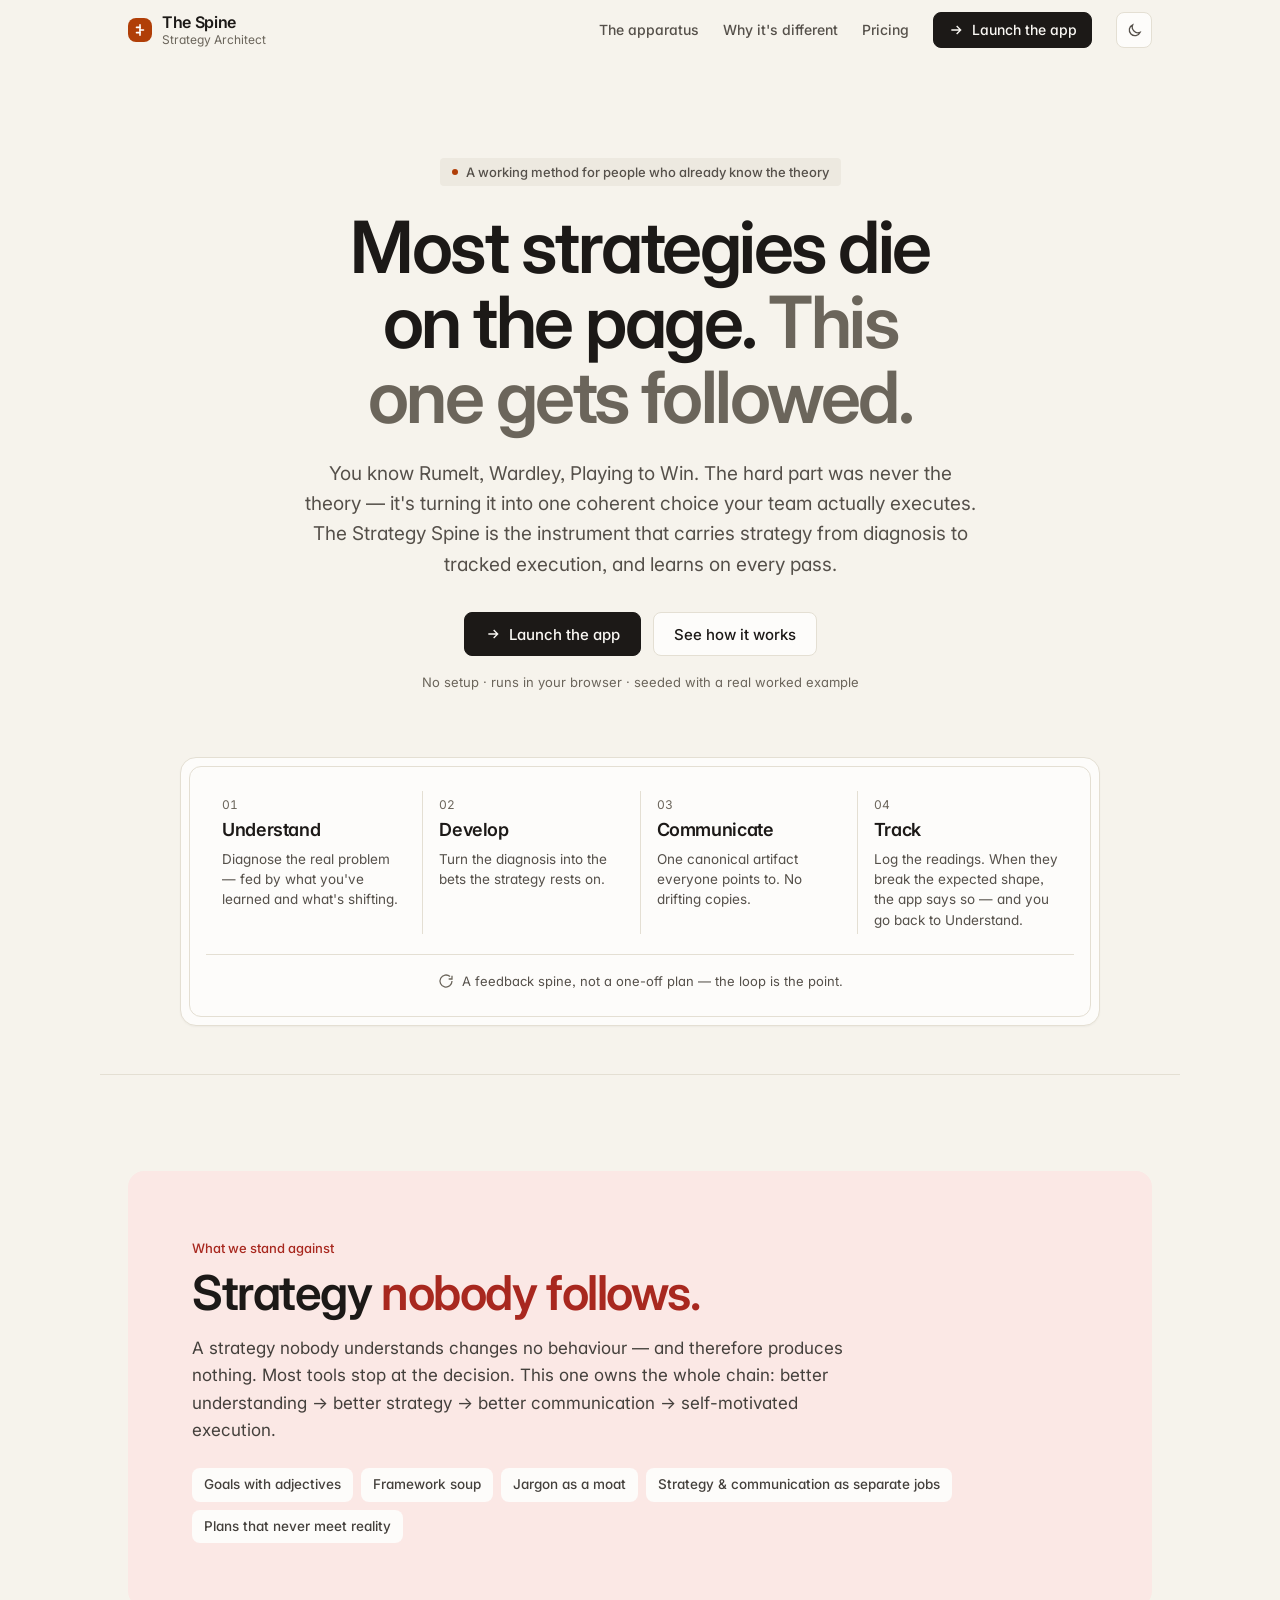
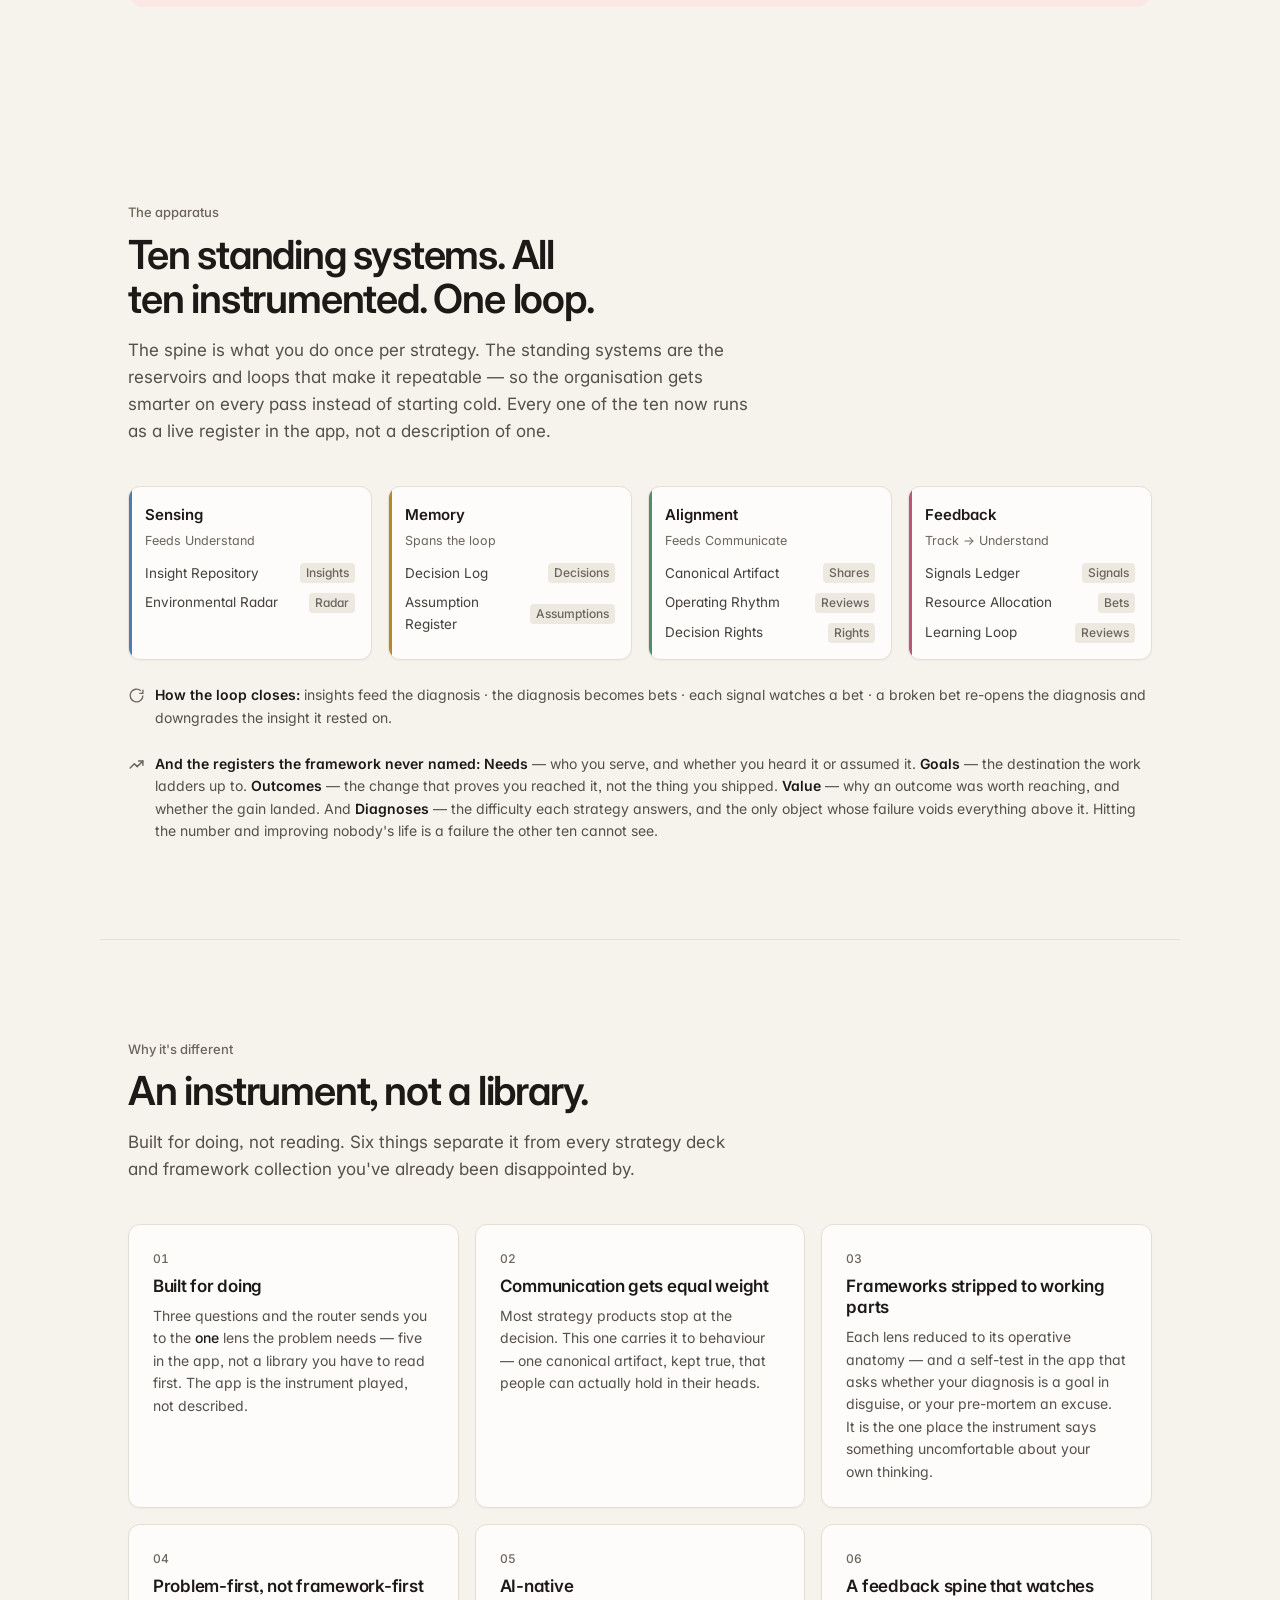
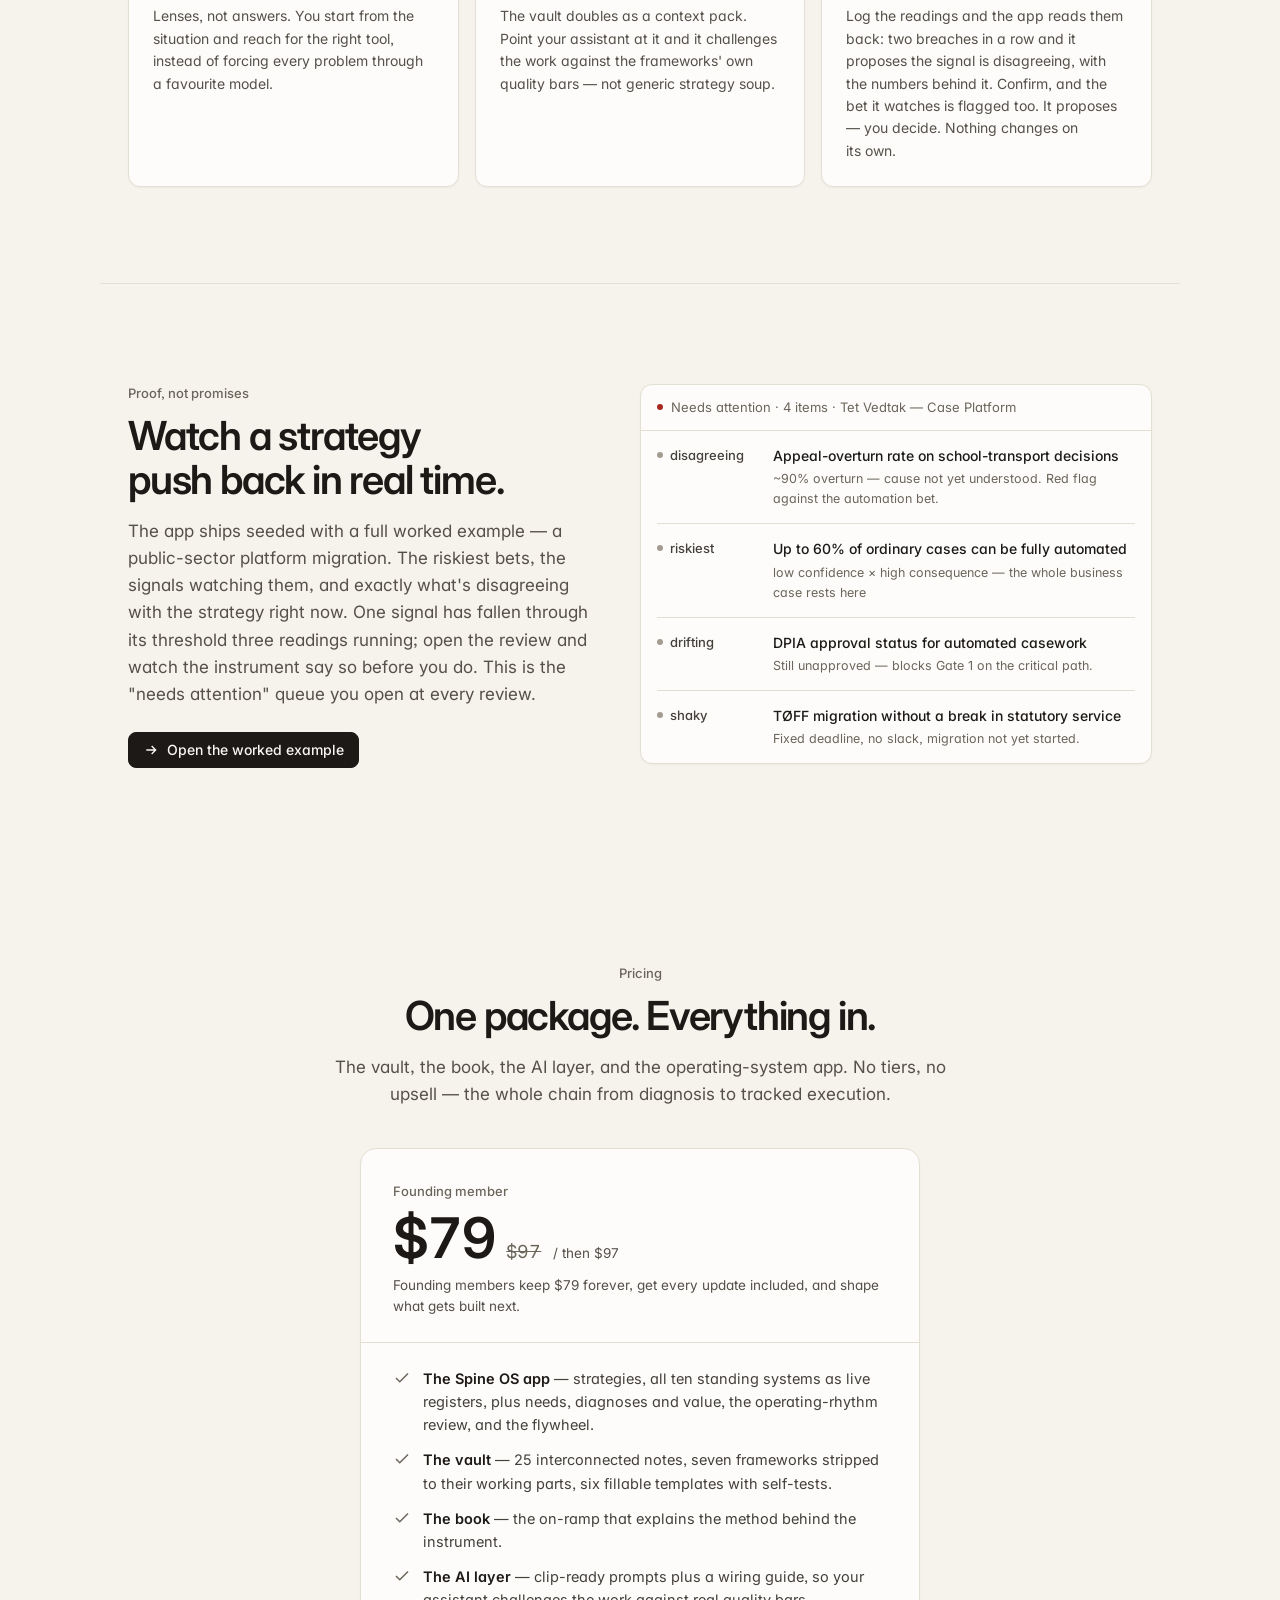
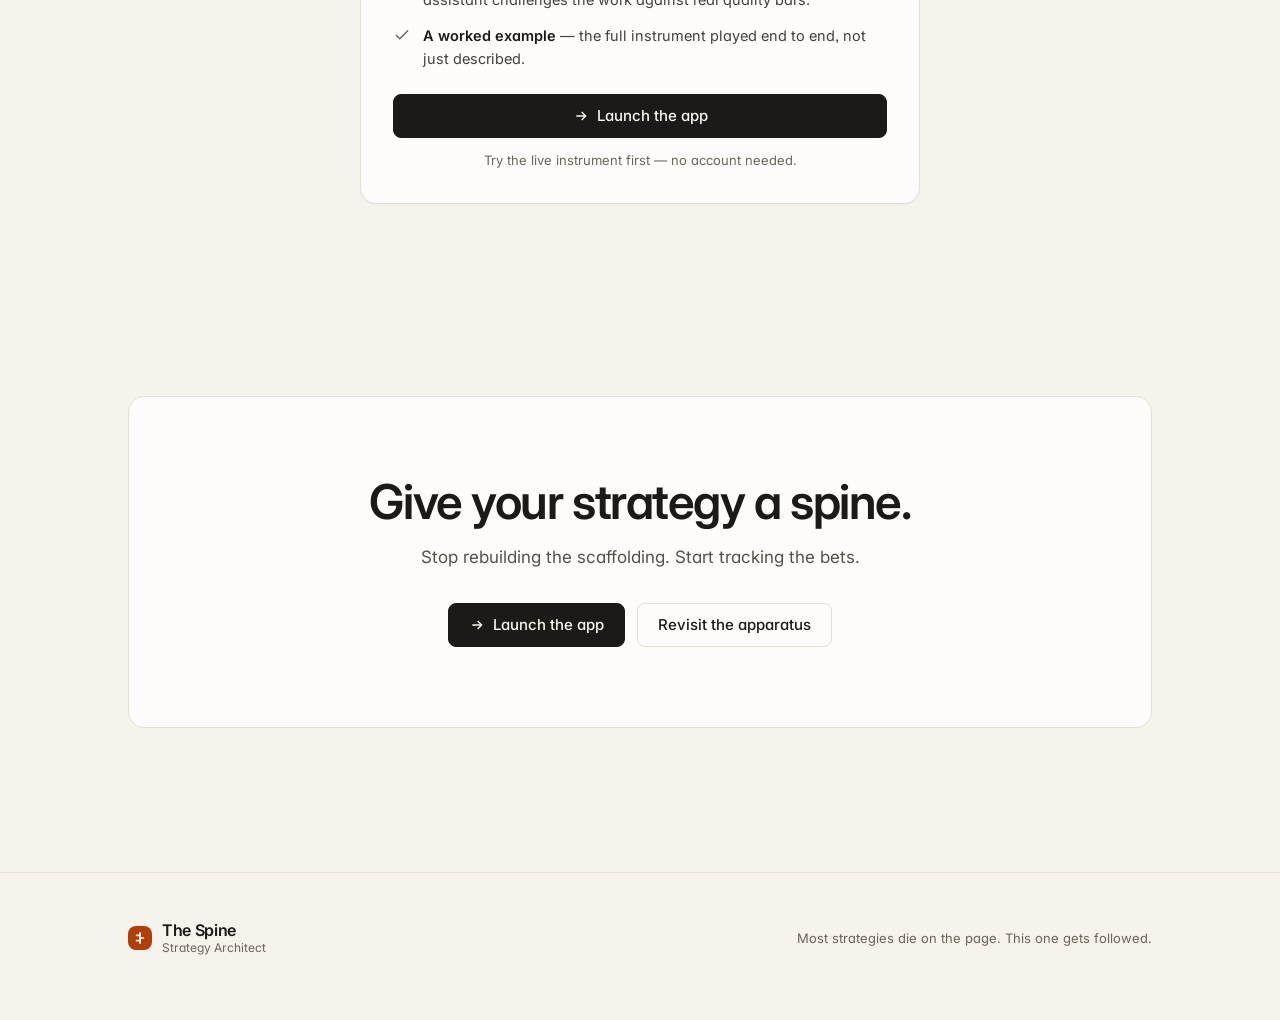
==== commit e61466ce: "Mørk variant av Studio Operator: tokenlag, temabryter og systemvalg Mørkt lag overstyrer rollene i :" ====
--- a/index.html
+++ b/index.html
@@ -3,6 +3,13 @@
 <head>
 <meta charset="UTF-8" />
 <meta name="theme-color" content="#F6F3EC" />
+<script>
+/* Tema: lagret valg, ellers systemets. Settes før CSS for å unngå blink. */
+(function(){var t;try{t=localStorage.getItem("spine.theme")}catch(e){}
+if(t!=="light"&&t!=="dark")t=(window.matchMedia&&matchMedia("(prefers-color-scheme: dark)").matches)?"dark":"light";
+document.documentElement.setAttribute("data-theme",t);
+var m=document.querySelector('meta[name="theme-color"]');if(m)m.content=t==="dark"?"#171513":"#F6F3EC";})();
+</script>
 <meta name="viewport" content="width=device-width, initial-scale=1.0" />
 <title>The Strategy Spine — Most strategies die on the page. This one gets followed.</title>
 <link rel="preconnect" href="https://fonts.googleapis.com" />
@@ -164,6 +171,17 @@
 .reveal{opacity:0;transform:translateY(12px);transition:opacity .5s var(--ease),transform .5s var(--ease)}
 .reveal.in{opacity:1;transform:none}
 @media(prefers-reduced-motion:reduce){.reveal{opacity:1;transform:none;transition:none}}
+
+/* Temabryter */
+.theme-tgl{flex:none;display:grid;place-items:center;width:36px;height:36px;border-radius:var(--r-btn);cursor:pointer;
+  border:1px solid var(--line);background:var(--surface);color:var(--ink-3);
+  transition:background-color var(--t) ease,border-color var(--t) ease,color var(--t) ease,transform var(--t) var(--ease)}
+.theme-tgl:hover{color:var(--ink);border-color:var(--ink-5);background:var(--canvas)}
+.theme-tgl:active{transform:scale(.97)}
+.theme-tgl svg{width:17px;height:17px}
+.theme-tgl .i-sun{display:none}
+:root[data-theme="dark"] .theme-tgl .i-sun{display:block}
+:root[data-theme="dark"] .theme-tgl .i-moon{display:none}
 </style>
 </head>
 <body>
@@ -175,6 +193,7 @@
       <a href="#why" class="hideable">Why it's different</a>
       <a href="#pricing">Pricing</a>
       <a class="btn pri" href="login.html"><svg viewBox="0 0 24 24" fill="none" stroke="currentColor" stroke-width="2"><path d="M5 12h14M13 6l6 6-6 6"/></svg>Launch the app</a>
+      <button class="theme-tgl" type="button" data-theme-toggle aria-label="Switch to dark theme"><svg class="i-moon" viewBox="0 0 24 24" fill="none" stroke="currentColor" stroke-width="1.8"><path d="M20 14.5A8 8 0 0 1 9.5 4 8 8 0 1 0 20 14.5Z"/></svg><svg class="i-sun" viewBox="0 0 24 24" fill="none" stroke="currentColor" stroke-width="1.8"><circle cx="12" cy="12" r="4"/><path d="M12 2v2M12 20v2M4.9 4.9l1.4 1.4M17.7 17.7l1.4 1.4M2 12h2M20 12h2M4.9 19.1l1.4-1.4M17.7 6.3l1.4-1.4"/></svg></button>
     </div>
   </div>
 </nav>
@@ -370,5 +389,25 @@
 const io=new IntersectionObserver((es)=>es.forEach(e=>{ if(e.isIntersecting){ e.target.classList.add("in"); io.unobserve(e.target);} }),{threshold:.12});
 document.querySelectorAll(".reveal").forEach(n=>io.observe(n));
 </script>
+<script>
+/* Temabryter */
+(function(){
+  function set(t,save){
+    document.documentElement.setAttribute("data-theme",t);
+    if(save){ try{localStorage.setItem("spine.theme",t)}catch(e){} }
+    var m=document.querySelector('meta[name="theme-color"]'); if(m) m.content=t==="dark"?"#171513":"#F6F3EC";
+    document.querySelectorAll("[data-theme-toggle]").forEach(function(b){
+      b.setAttribute("aria-pressed",t==="dark"?"true":"false");
+      b.setAttribute("aria-label",t==="dark"?"Switch to light theme":"Switch to dark theme");
+      b.title=b.getAttribute("aria-label");
+    });
+  }
+  set(document.documentElement.getAttribute("data-theme")==="dark"?"dark":"light",false);
+  document.addEventListener("click",function(e){
+    var b=e.target.closest&&e.target.closest("[data-theme-toggle]"); if(!b) return;
+    set(document.documentElement.getAttribute("data-theme")==="dark"?"light":"dark",true);
+  });
+})();
+</script>
 </body>
 </html>
--- a/spine-tokens.css
+++ b/spine-tokens.css
@@ -72,3 +72,25 @@
   --r-sm:var(--r-btn); --r-md:var(--r-card); --r-lg:var(--r-composer);
   --shadow:var(--hairline); --shadow-lg:var(--overlay);
 }
+
+/* Mørkt papir: samme roller, varm stein i stedet for papir. Bare på skjerm,
+   slik at utskrift av delingssiden alltid blir lys. */
+@media screen{
+:root[data-theme="dark"]{
+  color-scheme:dark;
+  --canvas:#171513; --surface:#1F1C19; --line:#2E2A26; --subtle:#38332E; --well:#2A2622;
+  --ink:#F4F1EA; --ink-2:#D2CCC2; --ink-3:#ADA79C; --ink-4:#948E83; --ink-5:#615B52;
+  --action:#F2EEE6; --action-hover:#DDD7CC; --on-action:#1C1917;
+  --accent:#F59A62; --accent-tint:#3A281C;
+  --danger:#F4A097;  --danger-tint:#3B2421;
+  --warning:#E8BC6A; --warning-tint:#3A2F1B;
+  --success:#8FCFA8; --success-tint:#1F3025;
+  --info:#92BCE8;    --info-tint:#1F2B3B;
+  --st-sense:#6E9FD3; --st-mem:#D2A04A; --st-align:#6DB28A; --st-feed:#D07A9B;
+  --st-goal:#9C7FD0;  --st-val:#A3B24D; --st-right:#BB7EBD; --st-init:#4FA8A3;
+  --st-force:#8A9DAE; --st-need:#8290CF; --st-diag:#CC8359; --st-outcome:#52AFBF;
+  --hairline:0 1px 2px rgba(0,0,0,.28);
+  --overlay:0 1px 2px rgba(0,0,0,.4),0 16px 40px -12px rgba(0,0,0,.6);
+  --scrim:rgba(8,7,6,.6);
+}
+} /* /mørkt */
